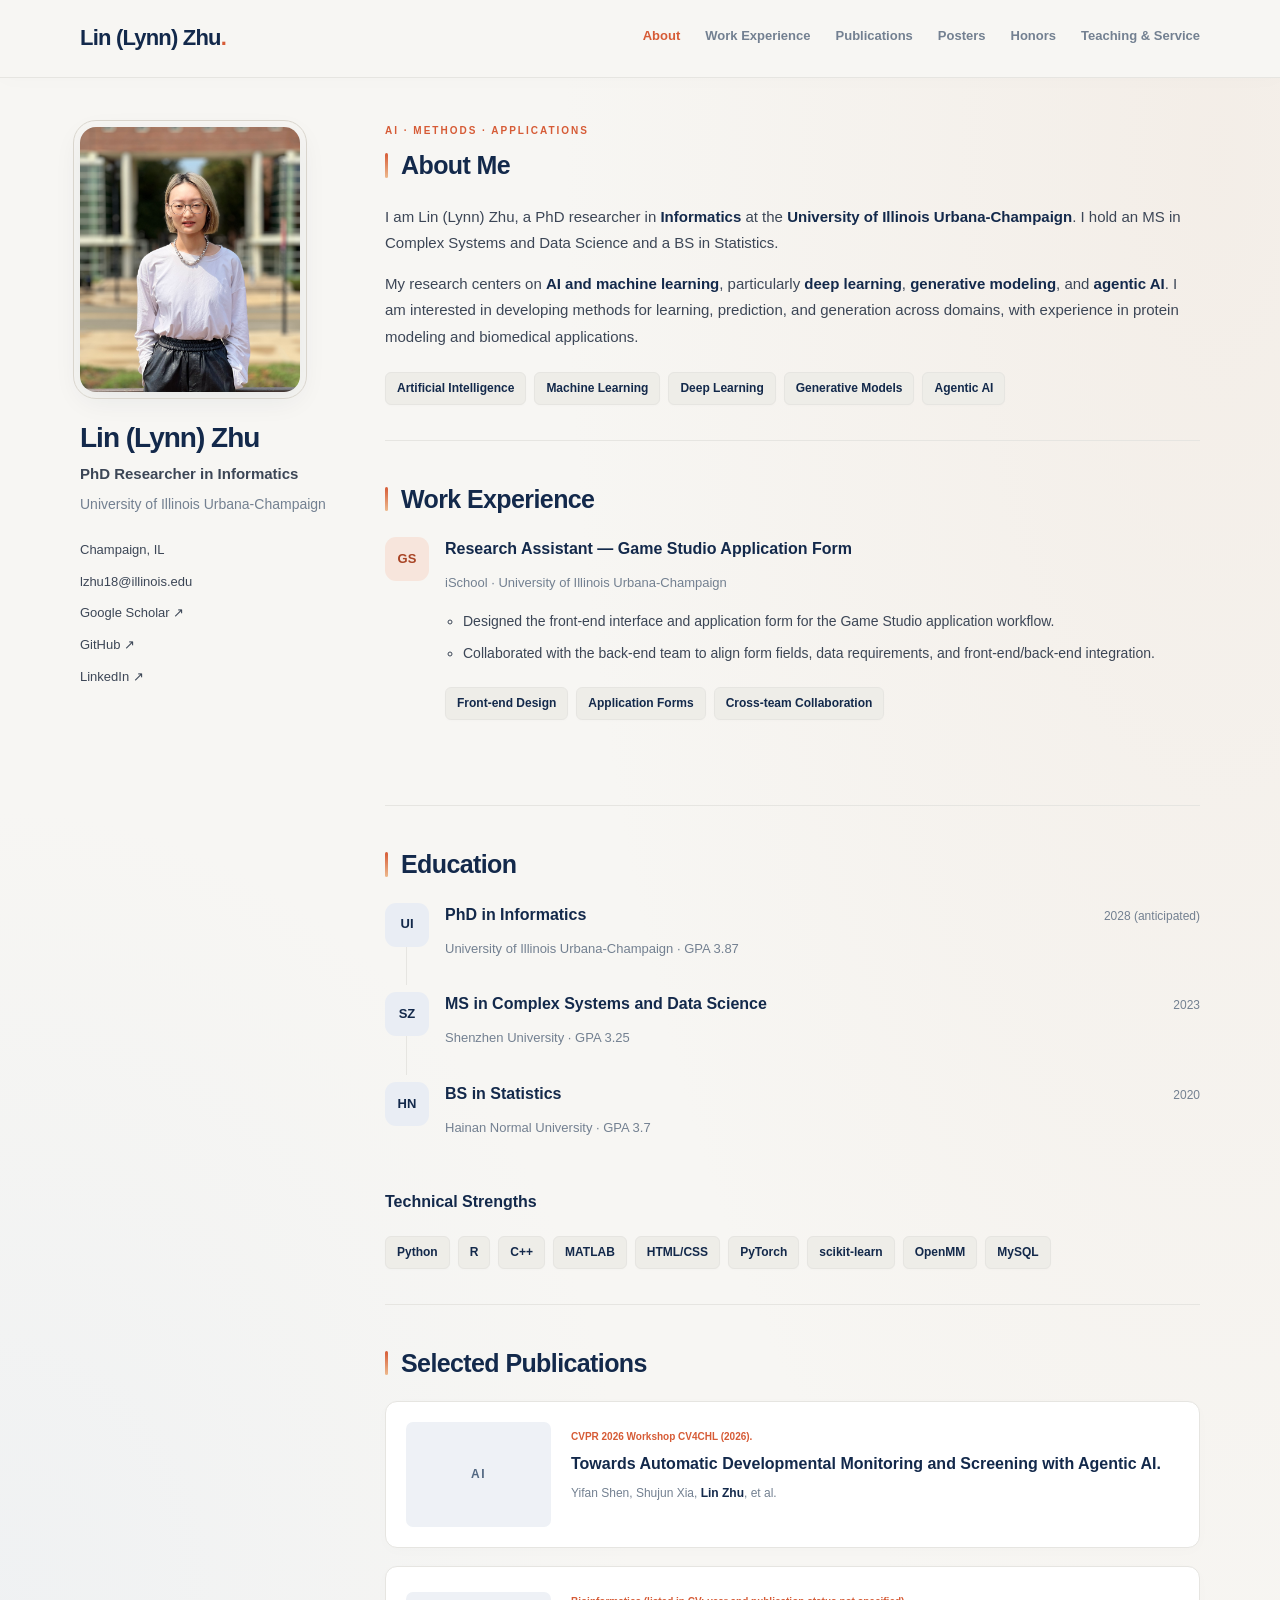
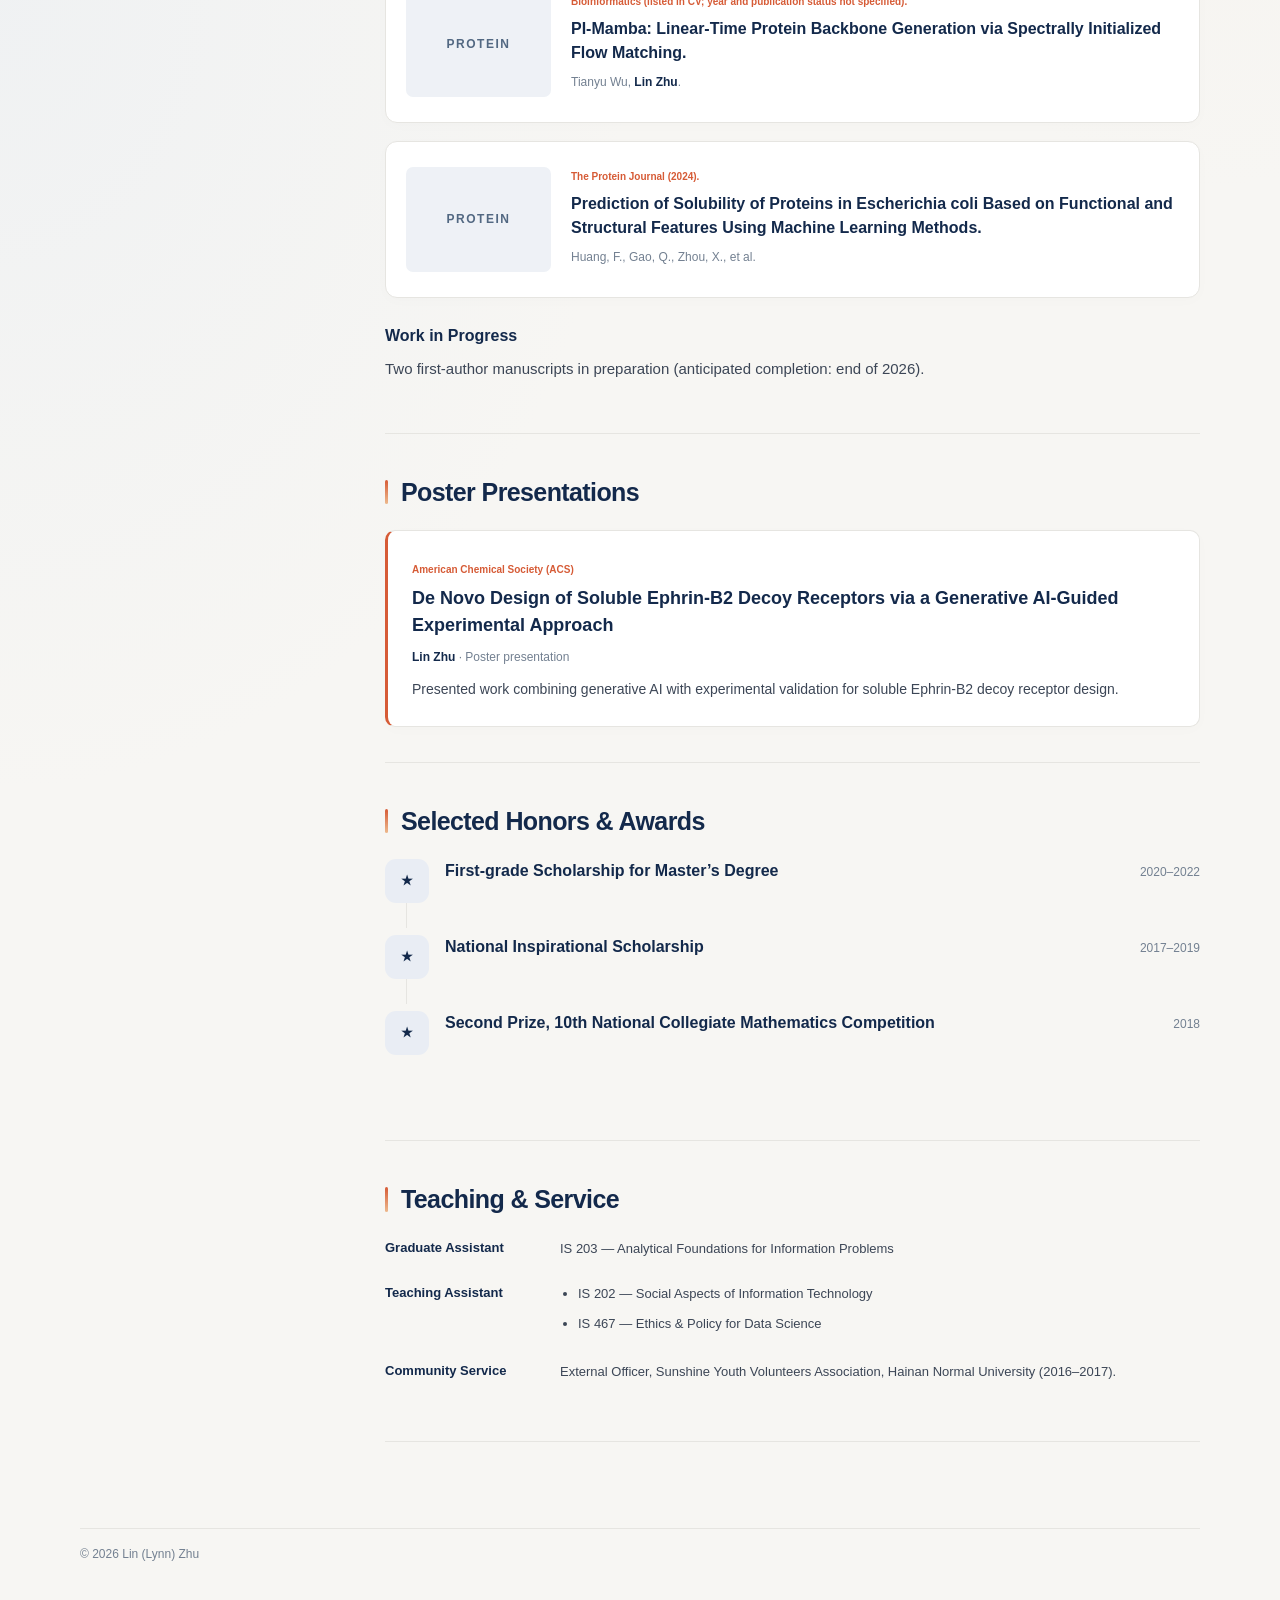
==== index.html @ bcb70746 "Replace profile portrait with uploaded photograph" ====
<!doctype html><html lang="en"><head><meta charset="utf-8"><meta name="viewport" content="width=device-width, initial-scale=1"><title>Lin (Lynn) Zhu</title><meta name="description" content="Lin (Lynn) Zhu — PhD researcher in Informatics at UIUC. AI, machine learning, deep learning, and generative modeling."><link rel="canonical" href="https://lyn-666.github.io/"><meta name="theme-color" content="#f7f6f3"><link rel="stylesheet" href="static/style.css"></head><body>
<a class="skip-link" href="#about">Skip to content</a>
<header class="nav"><div class="nav-inner"><a class="brand" href="#about">Lin (Lynn) Zhu<span>.</span></a><nav aria-label="Sections"><ul class="nav-links"><li><a href="#about">About</a></li><li><a href="#experience">Work Experience</a></li><li><a href="#publications">Publications</a></li><li><a href="#presentations">Posters</a></li><li><a href="#honors">Honors</a></li><li><a href="#service">Teaching & Service</a></li></ul></nav></div></header><div class="layout"><aside class="profile"><img class="avatar" src="static/images/selfpic.jpg?v=20261118" alt="Photo of Lin (Lynn) Zhu"><h1>Lin (Lynn) Zhu</h1><p class="role">PhD Researcher in Informatics</p><p class="affil">University of Illinois Urbana-Champaign</p><ul class="contact"><li>Champaign, IL</li><li><a href="mailto:lzhu18@illinois.edu">lzhu18@illinois.edu</a></li><li><a href="https://scholar.google.com/citations?user=OHUmhqQAAAAJ&amp;hl=en">Google Scholar ↗</a></li><li><a href="https://github.com/Lyn-666">GitHub ↗</a></li><li><a href="https://www.linkedin.com/in/lin-zhu-431a80212">LinkedIn ↗</a></li></ul></aside><main>
<section class="section" id="about"><p class="eyebrow">AI · METHODS · APPLICATIONS</p><h2>About Me</h2><div class="prose"><p>I am Lin (Lynn) Zhu, a PhD researcher in <strong>Informatics</strong> at the <strong>University of Illinois Urbana-Champaign</strong>. I hold an MS in Complex Systems and Data Science and a BS in Statistics.</p><p>My research centers on <strong>AI and machine learning</strong>, particularly <strong>deep learning</strong>, <strong>generative modeling</strong>, and <strong>agentic AI</strong>. I am interested in developing methods for learning, prediction, and generation across domains, with experience in protein modeling and biomedical applications.</p></div><div class="chips" aria-label="Research interests"><span class="chip">Artificial Intelligence</span><span class="chip">Machine Learning</span><span class="chip">Deep Learning</span><span class="chip">Generative Models</span><span class="chip">Agentic AI</span></div></section><section class="section" id="experience"><h2>Work Experience</h2><ol class="timeline"><li class="tl-item"><span class="tl-logo studio" aria-hidden="true">GS</span><div><div class="tl-head"><h3>Research Assistant — Game Studio Application Form</h3></div><p class="tl-org">iSchool · University of Illinois Urbana-Champaign</p><ul class="tl-points"><li>Designed the front-end interface and application form for the Game Studio application workflow.</li><li>Collaborated with the back-end team to align form fields, data requirements, and front-end/back-end integration.</li></ul><div class="chips"><span class="chip">Front-end Design</span><span class="chip">Application Forms</span><span class="chip">Cross-team Collaboration</span></div></div></li></ol></section><section class="section" id="education"><h2>Education</h2><ol class="timeline"><li class="tl-item"><span class="tl-logo" aria-hidden="true">UI</span><div><div class="tl-head"><h3>PhD in Informatics</h3><span class="tl-date">2028 (anticipated)</span></div><p class="tl-org">University of Illinois Urbana-Champaign · GPA 3.87</p></div></li><li class="tl-item"><span class="tl-logo" aria-hidden="true">SZ</span><div><div class="tl-head"><h3>MS in Complex Systems and Data Science</h3><span class="tl-date">2023</span></div><p class="tl-org">Shenzhen University · GPA 3.25</p></div></li><li class="tl-item"><span class="tl-logo" aria-hidden="true">HN</span><div><div class="tl-head"><h3>BS in Statistics</h3><span class="tl-date">2020</span></div><p class="tl-org">Hainan Normal University · GPA 3.7</p></div></li></ol><h3>Technical Strengths</h3><div class="chips"><span class="chip">Python</span><span class="chip">R</span><span class="chip">C++</span><span class="chip">MATLAB</span><span class="chip">HTML/CSS</span><span class="chip">PyTorch</span><span class="chip">scikit-learn</span><span class="chip">OpenMM</span><span class="chip">MySQL</span></div></section><section class="section" id="publications"><h2>Selected Publications</h2><div class="pub-list"><article class="pub"><div class="pub-thumb text-thumb" aria-hidden="true">AI</div><div class="pub-body"><span class="venue">CVPR 2026 Workshop CV4CHL (2026).</span><h3 class="pub-title">Towards Automatic Developmental Monitoring and Screening with Agentic AI.</h3><p class="authors">Yifan Shen, Shujun Xia, <span class="me">Lin Zhu</span>, et al.</p></div></article><article class="pub"><div class="pub-thumb text-thumb" aria-hidden="true">PROTEIN</div><div class="pub-body"><span class="venue">Bioinformatics (listed in CV; year and publication status not specified).</span><h3 class="pub-title">PI-Mamba: Linear-Time Protein Backbone Generation via Spectrally Initialized Flow Matching.</h3><p class="authors">Tianyu Wu, <span class="me">Lin Zhu</span>.</p></div></article><article class="pub"><div class="pub-thumb text-thumb" aria-hidden="true">PROTEIN</div><div class="pub-body"><span class="venue">The Protein Journal (2024).</span><h3 class="pub-title">Prediction of Solubility of Proteins in Escherichia coli Based on Functional and Structural Features Using Machine Learning Methods.</h3><p class="authors">Huang, F., Gao, Q., Zhou, X., et al.</p></div></article></div><h3>Work in Progress</h3><p>Two first-author manuscripts in preparation (anticipated completion: end of 2026).</p></section><section class="section" id="presentations"><h2>Poster Presentations</h2><article class="poster-card"><span class="venue">American Chemical Society (ACS)</span><h3>De Novo Design of Soluble Ephrin-B2 Decoy Receptors via a Generative AI-Guided Experimental Approach</h3><p class="authors"><span class="me">Lin Zhu</span> · Poster presentation</p><p>Presented work combining generative AI with experimental validation for soluble Ephrin-B2 decoy receptor design.</p></article></section><section class="section" id="honors"><h2>Selected Honors &amp; Awards</h2><ol class="timeline"><li class="tl-item"><span class="tl-logo" aria-hidden="true">★</span><div><div class="tl-head"><h3>First-grade Scholarship for Master’s Degree</h3><span class="tl-date">2020–2022</span></div><p class="tl-org"></p></div></li><li class="tl-item"><span class="tl-logo" aria-hidden="true">★</span><div><div class="tl-head"><h3>National Inspirational Scholarship</h3><span class="tl-date">2017–2019</span></div><p class="tl-org"></p></div></li><li class="tl-item"><span class="tl-logo" aria-hidden="true">★</span><div><div class="tl-head"><h3>Second Prize, 10th National Collegiate Mathematics Competition</h3><span class="tl-date">2018</span></div><p class="tl-org"></p></div></li></ol></section><section class="section" id="service"><h2>Teaching &amp; Service</h2><div class="service-row"><h3>Graduate Assistant</h3><p>IS 203 — Analytical Foundations for Information Problems</p></div><div class="service-row"><h3>Teaching Assistant</h3><ul><li>IS 202 — Social Aspects of Information Technology</li><li>IS 467 — Ethics &amp; Policy for Data Science</li></ul></div><div class="service-row"><h3>Community Service</h3><p>External Officer, Sunshine Youth Volunteers Association, Hainan Normal University (2016–2017).</p></div></section></main></div><footer class="footer">© <span id="year"></span> Lin (Lynn) Zhu</footer><script defer src="static/nav.js"></script></body></html>
---- static/style.css ----
:root{--bg:#f7f6f3;--card:#fff;--ink:#13294b;--text:#3c4656;--muted:#738091;--accent:#d65b36;--border:#e6e5e1}*{box-sizing:border-box}html{scroll-behavior:smooth;scroll-padding-top:100px}body{margin:0;background:var(--bg);color:var(--text);font:15px/1.75 Inter,-apple-system,BlinkMacSystemFont,"Segoe UI",sans-serif}a{color:var(--accent);text-decoration:none}a:hover{text-decoration:underline}a:focus-visible{outline:3px solid var(--accent);outline-offset:5px}.nav{position:sticky;top:0;background:var(--bg);border-bottom:1px solid var(--border);z-index:10}.nav-inner{max-width:1180px;margin:auto;padding:19px 30px;display:flex;align-items:center;justify-content:space-between;gap:24px}.brand{font-size:22px;font-weight:800;color:var(--ink);letter-spacing:-.8px}.brand span{color:var(--accent)}.nav-links{display:flex;gap:25px;list-style:none;margin:0;padding:0}.nav-links a{color:var(--muted);font-weight:600;font-size:13px}.nav-links a.active,.nav-links a:hover{color:var(--accent)}.layout{max-width:1180px;margin:44px auto;padding:0 30px;display:grid;grid-template-columns:250px minmax(0,1fr);gap:55px}.profile{position:sticky;top:110px;align-self:start}.avatar{width:220px;height:265px;object-fit:cover;border-radius:16px;box-shadow:0 8px 28px #13294b12}.profile h1{font-size:28px;color:var(--ink);letter-spacing:-1px;margin:20px 0 5px;line-height:1.3}.role{font-weight:600;margin:0 0 5px}.affil{font-size:14px;color:var(--muted);margin:0 0 22px}.contact{list-style:none;padding:0;font-size:13px}.contact li{margin:9px 0}.contact a{color:var(--text)}main{min-width:0}.section{margin-bottom:42px;padding-bottom:35px;border-bottom:1px solid var(--border)}h2{color:var(--ink);font-size:25px;letter-spacing:-.6px;margin:0 0 22px;line-height:1.3}h3{color:var(--ink);font-size:16px;line-height:1.5;margin:0 0 8px}p{margin:0 0 15px}strong{color:var(--ink);font-weight:650}.chips{display:flex;flex-wrap:wrap;gap:8px;margin-top:22px}.chip{font-size:12px;font-weight:600;padding:5px 11px;background:#eeede8;border:1px solid var(--border);border-radius:6px;color:var(--ink)}.timeline{list-style:none;margin:0 0 25px;padding:0}.tl-item{display:grid;grid-template-columns:44px minmax(0,1fr);gap:16px;padding:0 0 25px;position:relative}.tl-item:not(:last-child):before{content:"";position:absolute;width:1px;background:var(--border);left:21px;top:44px;bottom:0}.tl-logo{display:grid;place-items:center;width:44px;height:44px;border-radius:11px;background:#e9edf4;color:var(--ink);font-size:13px;font-weight:800}.tl-head{display:flex;justify-content:space-between;gap:14px;align-items:baseline}.tl-date{white-space:nowrap;font-size:12px;color:var(--muted)}.tl-org{font-size:13px;color:var(--muted);margin:3px 0 0}.pub-list{display:grid;gap:18px;margin-bottom:26px}.pub{display:grid;grid-template-columns:145px minmax(0,1fr);gap:20px;padding:20px;background:var(--card);border:1px solid var(--border);border-radius:12px}.pub-thumb{align-self:center;overflow:hidden;border-radius:7px}.pub-thumb img{display:block;width:100%;height:105px;object-fit:contain;background:#fff}.text-thumb{height:105px;background:#eef1f6;color:#526882;display:grid;place-items:center;font-size:12px;font-weight:700;letter-spacing:1.5px}.venue{display:inline-block;font-size:10px;line-height:1.5;font-weight:700;color:var(--accent);margin-bottom:8px}.pub-title{font-size:16px;margin:0 0 7px}.authors{font-size:12px;color:var(--muted);margin:0 0 9px}.me{font-weight:750;color:var(--ink)}.btn{display:inline-block;border:1px solid var(--border);border-radius:5px;padding:2px 10px;font-size:11px;font-weight:600;color:var(--ink)}.btn:hover{border-color:var(--accent);color:var(--accent)}li{margin-bottom:7px}.service-row{display:grid;grid-template-columns:160px minmax(0,1fr);gap:15px;margin:18px 0}.service-row h3{font-size:13px}.service-row p,.service-row ul{font-size:13px;margin:0}.service-row ul{padding-left:18px}.footer{max-width:1120px;margin:0 auto;padding:15px 0 35px;color:var(--muted);font-size:12px}.skip-link{position:absolute;top:-100px;background:#fff;padding:10px;z-index:30}.skip-link:focus{top:0}body>main{max-width:850px;margin:40px auto;padding:0 25px}body>main section{margin-bottom:35px}body>main .row{display:block}body>main .course-col{margin-bottom:20px}.navbar .nav_list{display:flex;gap:20px;list-style:none;padding:20px;flex-wrap:wrap}.mobile-toggle{display:none}img{max-width:100%}@media(max-width:850px){.nav-inner{flex-direction:column;align-items:flex-start;gap:12px;padding:15px 22px}.nav-links{gap:18px;flex-wrap:wrap}.layout{grid-template-columns:200px minmax(0,1fr);gap:25px;padding:0 22px}.avatar{width:180px;height:220px}.profile h1{font-size:24px}.pub{grid-template-columns:1fr}.pub-thumb{max-width:200px}.tl-head{display:block}.footer{padding:20px 22px}}@media(max-width:600px){.layout{display:block;margin-top:28px}.profile{position:static;border-bottom:1px solid var(--border);padding-bottom:22px;margin-bottom:30px}.avatar{width:140px;height:170px}.contact{display:flex;flex-wrap:wrap;gap:0 18px}.profile h1{font-size:27px}.nav-links{gap:13px}.nav-links a{font-size:12px}.section{margin-bottom:28px;padding-bottom:25px}.pub{grid-template-columns:90px minmax(0,1fr);padding:14px;gap:13px}.pub-thumb img,.text-thumb{height:80px}.pub-title{font-size:14px}.service-row{grid-template-columns:1fr;gap:4px}.tl-date{white-space:normal}h2{font-size:23px}}@media(prefers-reduced-motion:reduce){html{scroll-behavior:auto}}

/* Subtle accents inspired by computational structures. */
body{background-image:radial-gradient(ellipse at 95% 5%,#eddfd35c,transparent 38%),radial-gradient(ellipse at 0% 50%,#dde6f24a,transparent 35%)}
.nav{box-shadow:0 3px 18px #13294b04}.brand span{display:inline-block}.avatar{outline:1px solid #d9d5cd;outline-offset:6px}.profile{padding-top:5px}.eyebrow{font-size:10px;font-weight:750;letter-spacing:2px;color:var(--accent);margin:0 0 10px}.section h2{position:relative;padding-left:16px}.section h2:before{content:"";position:absolute;left:0;top:4px;bottom:4px;width:3px;background:linear-gradient(var(--accent),#edb98d);border-radius:3px}.chip{box-shadow:0 1px 2px #13294b04}.pub{box-shadow:0 3px 14px #13294b04;transition:box-shadow .18s ease,border-color .18s ease}.pub:hover{border-color:#d6b49f;box-shadow:0 7px 22px #13294b0b}.studio{background:#f7e5dc;color:#a84425}.tl-points{font-size:14px;margin:14px 0;padding-left:18px}.subsection-title{margin-top:26px}.footer{border-top:1px solid var(--border)}
@media(prefers-reduced-motion:reduce){.pub{transition:none}}

.poster-card{background:var(--card);border:1px solid var(--border);border-left:3px solid var(--accent);border-radius:10px;padding:24px;box-shadow:0 3px 14px #13294b04}.poster-card h3{font-size:18px}.poster-card p:last-child{font-size:14px;margin-bottom:0}
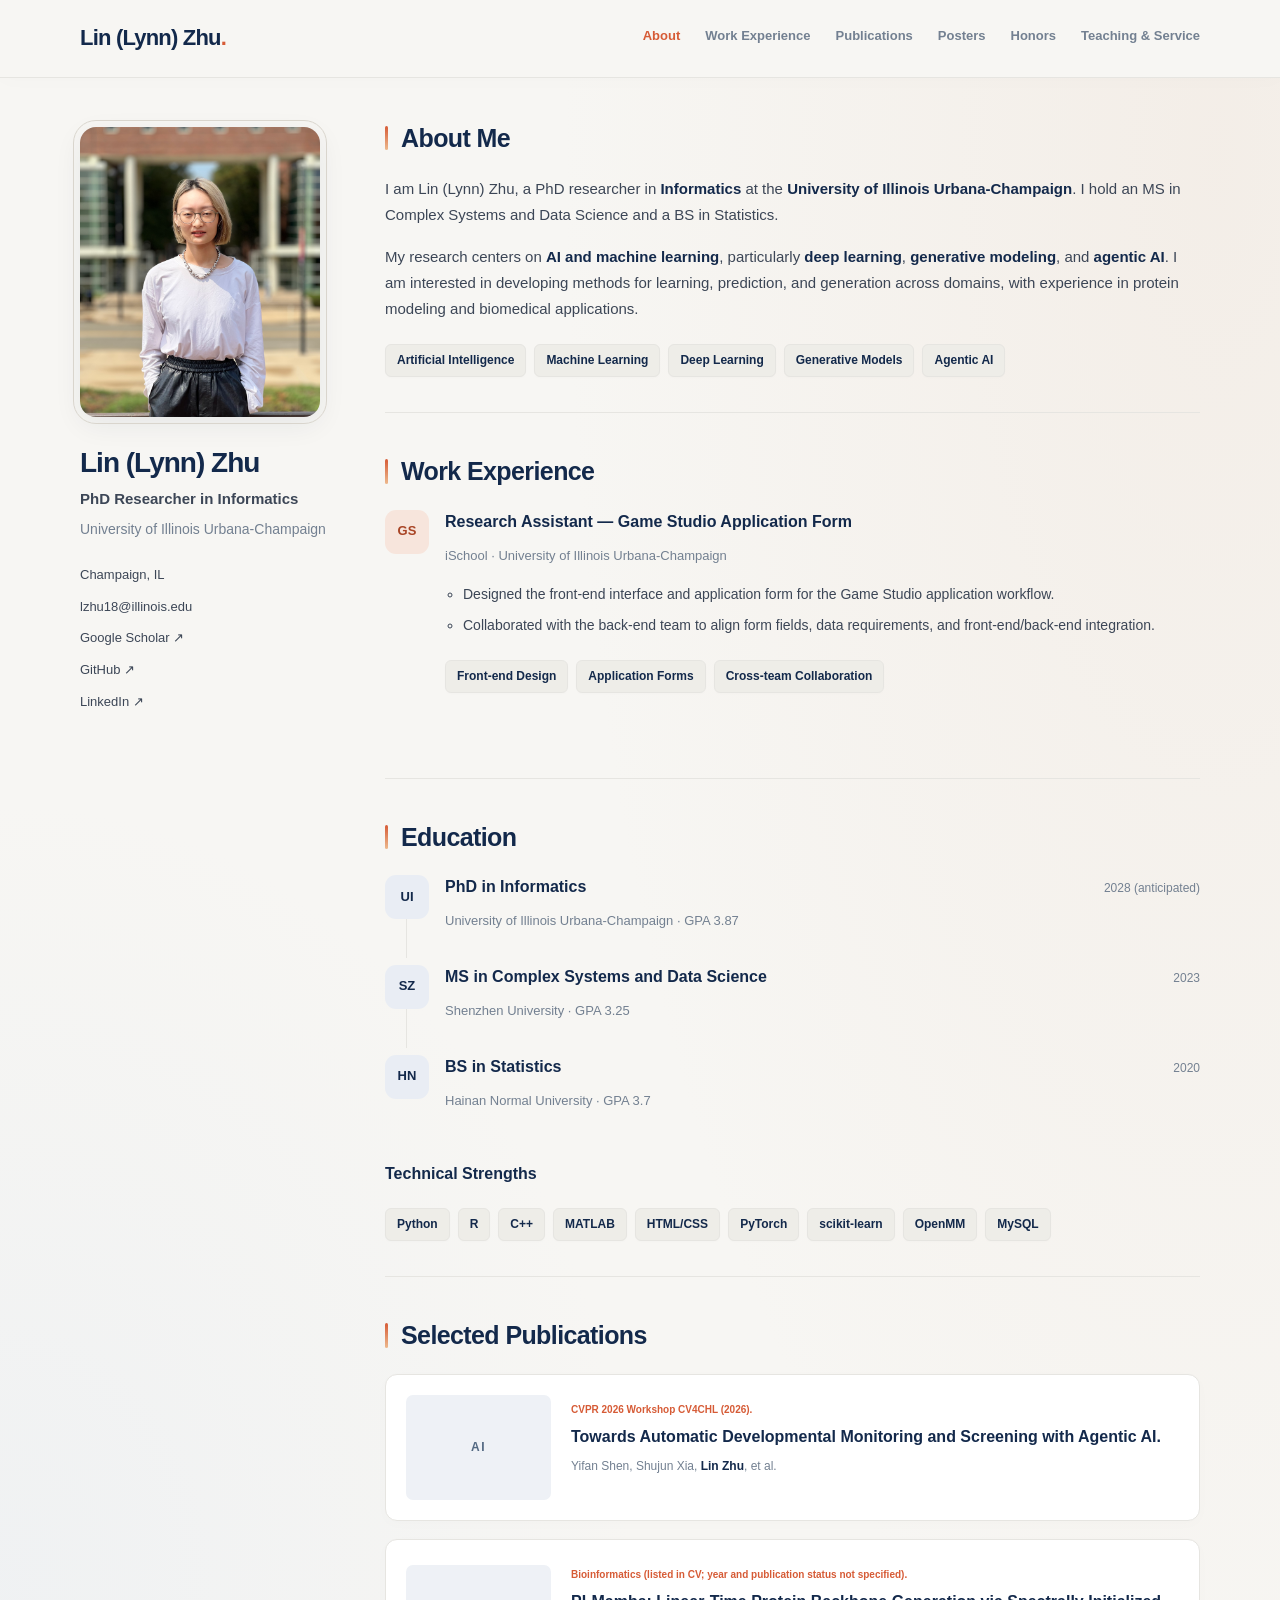
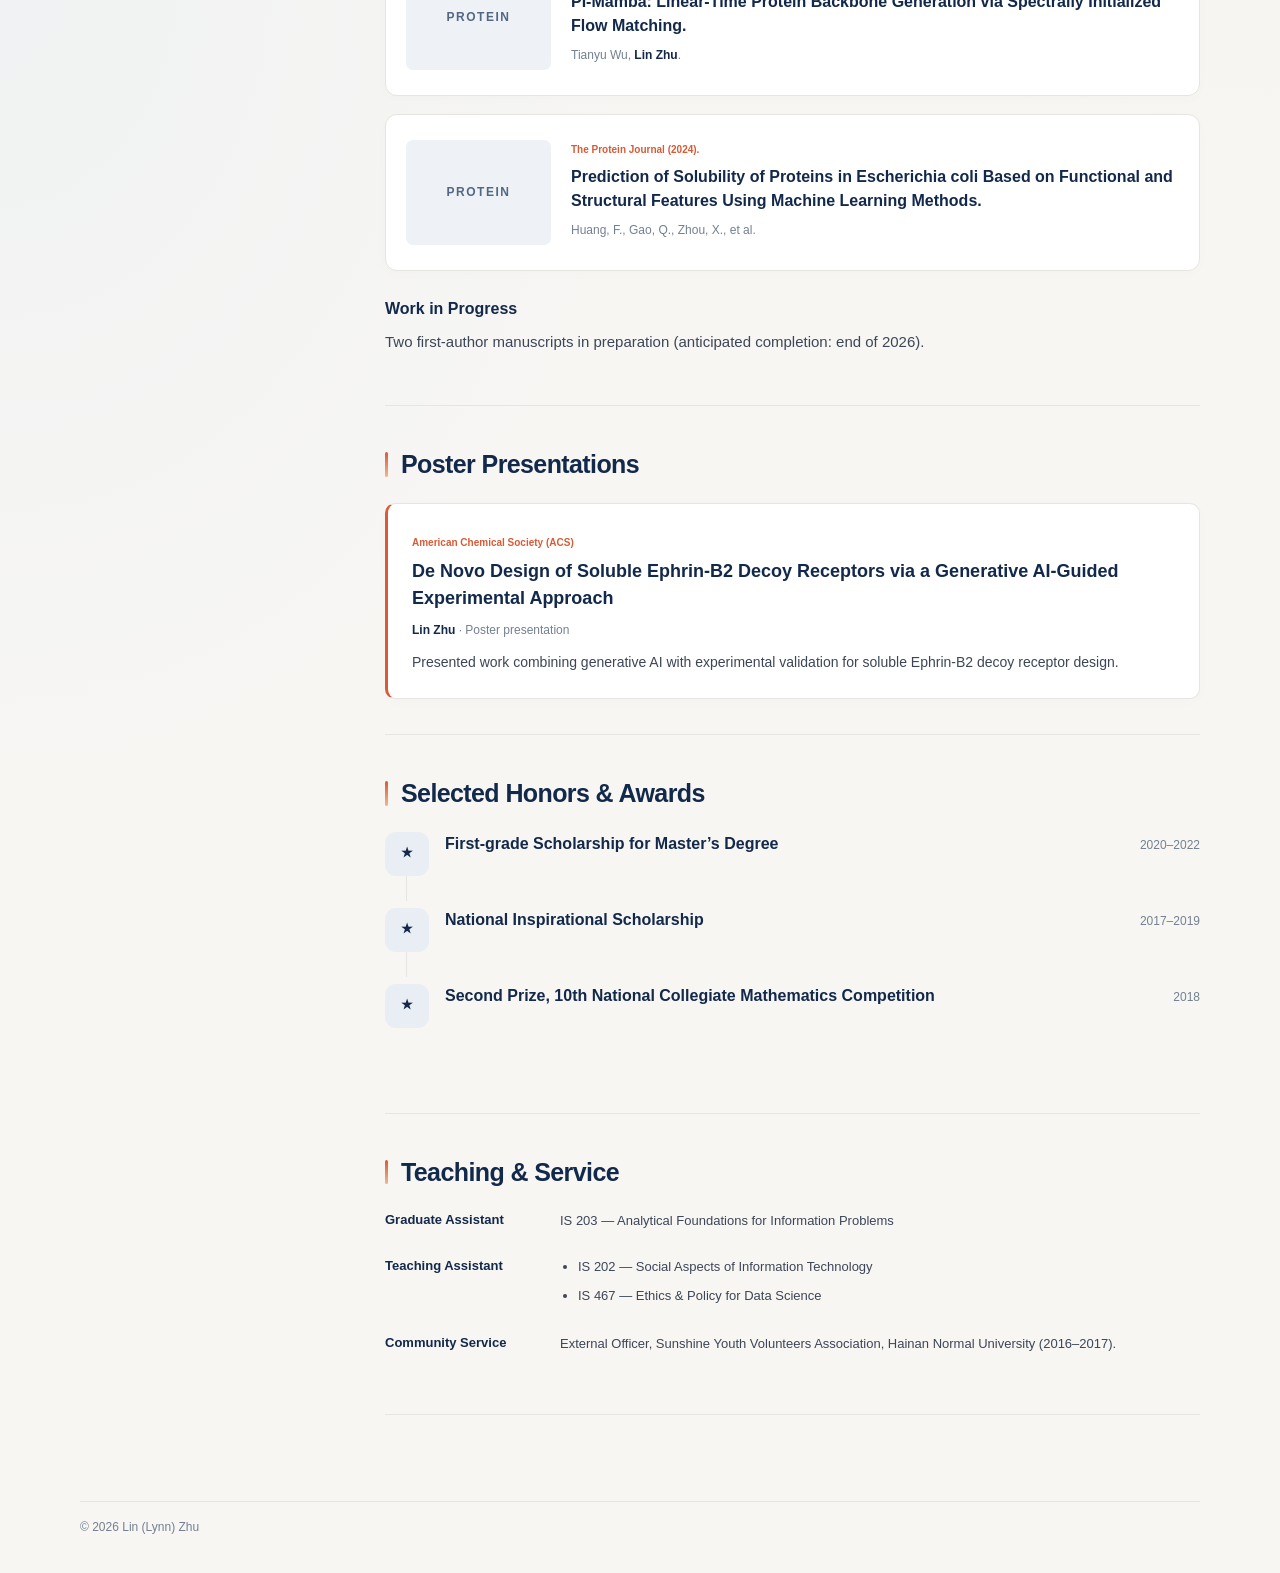
==== commit 0618566e: "Remove introductory label and slightly enlarge profile photo" ====
--- a/index.html
+++ b/index.html
@@ -1,4 +1,4 @@
 <!doctype html><html lang="en"><head><meta charset="utf-8"><meta name="viewport" content="width=device-width, initial-scale=1"><title>Lin (Lynn) Zhu</title><meta name="description" content="Lin (Lynn) Zhu — PhD researcher in Informatics at UIUC. AI, machine learning, deep learning, and generative modeling."><link rel="canonical" href="https://lyn-666.github.io/"><meta name="theme-color" content="#f7f6f3"><link rel="stylesheet" href="static/style.css"></head><body>
 <a class="skip-link" href="#about">Skip to content</a>
 <header class="nav"><div class="nav-inner"><a class="brand" href="#about">Lin (Lynn) Zhu<span>.</span></a><nav aria-label="Sections"><ul class="nav-links"><li><a href="#about">About</a></li><li><a href="#experience">Work Experience</a></li><li><a href="#publications">Publications</a></li><li><a href="#presentations">Posters</a></li><li><a href="#honors">Honors</a></li><li><a href="#service">Teaching & Service</a></li></ul></nav></div></header><div class="layout"><aside class="profile"><img class="avatar" src="static/images/selfpic.jpg?v=20261118" alt="Photo of Lin (Lynn) Zhu"><h1>Lin (Lynn) Zhu</h1><p class="role">PhD Researcher in Informatics</p><p class="affil">University of Illinois Urbana-Champaign</p><ul class="contact"><li>Champaign, IL</li><li><a href="mailto:lzhu18@illinois.edu">lzhu18@illinois.edu</a></li><li><a href="https://scholar.google.com/citations?user=OHUmhqQAAAAJ&amp;hl=en">Google Scholar ↗</a></li><li><a href="https://github.com/Lyn-666">GitHub ↗</a></li><li><a href="https://www.linkedin.com/in/lin-zhu-431a80212">LinkedIn ↗</a></li></ul></aside><main>
-<section class="section" id="about"><p class="eyebrow">AI · METHODS · APPLICATIONS</p><h2>About Me</h2><div class="prose"><p>I am Lin (Lynn) Zhu, a PhD researcher in <strong>Informatics</strong> at the <strong>University of Illinois Urbana-Champaign</strong>. I hold an MS in Complex Systems and Data Science and a BS in Statistics.</p><p>My research centers on <strong>AI and machine learning</strong>, particularly <strong>deep learning</strong>, <strong>generative modeling</strong>, and <strong>agentic AI</strong>. I am interested in developing methods for learning, prediction, and generation across domains, with experience in protein modeling and biomedical applications.</p></div><div class="chips" aria-label="Research interests"><span class="chip">Artificial Intelligence</span><span class="chip">Machine Learning</span><span class="chip">Deep Learning</span><span class="chip">Generative Models</span><span class="chip">Agentic AI</span></div></section><section class="section" id="experience"><h2>Work Experience</h2><ol class="timeline"><li class="tl-item"><span class="tl-logo studio" aria-hidden="true">GS</span><div><div class="tl-head"><h3>Research Assistant — Game Studio Application Form</h3></div><p class="tl-org">iSchool · University of Illinois Urbana-Champaign</p><ul class="tl-points"><li>Designed the front-end interface and application form for the Game Studio application workflow.</li><li>Collaborated with the back-end team to align form fields, data requirements, and front-end/back-end integration.</li></ul><div class="chips"><span class="chip">Front-end Design</span><span class="chip">Application Forms</span><span class="chip">Cross-team Collaboration</span></div></div></li></ol></section><section class="section" id="education"><h2>Education</h2><ol class="timeline"><li class="tl-item"><span class="tl-logo" aria-hidden="true">UI</span><div><div class="tl-head"><h3>PhD in Informatics</h3><span class="tl-date">2028 (anticipated)</span></div><p class="tl-org">University of Illinois Urbana-Champaign · GPA 3.87</p></div></li><li class="tl-item"><span class="tl-logo" aria-hidden="true">SZ</span><div><div class="tl-head"><h3>MS in Complex Systems and Data Science</h3><span class="tl-date">2023</span></div><p class="tl-org">Shenzhen University · GPA 3.25</p></div></li><li class="tl-item"><span class="tl-logo" aria-hidden="true">HN</span><div><div class="tl-head"><h3>BS in Statistics</h3><span class="tl-date">2020</span></div><p class="tl-org">Hainan Normal University · GPA 3.7</p></div></li></ol><h3>Technical Strengths</h3><div class="chips"><span class="chip">Python</span><span class="chip">R</span><span class="chip">C++</span><span class="chip">MATLAB</span><span class="chip">HTML/CSS</span><span class="chip">PyTorch</span><span class="chip">scikit-learn</span><span class="chip">OpenMM</span><span class="chip">MySQL</span></div></section><section class="section" id="publications"><h2>Selected Publications</h2><div class="pub-list"><article class="pub"><div class="pub-thumb text-thumb" aria-hidden="true">AI</div><div class="pub-body"><span class="venue">CVPR 2026 Workshop CV4CHL (2026).</span><h3 class="pub-title">Towards Automatic Developmental Monitoring and Screening with Agentic AI.</h3><p class="authors">Yifan Shen, Shujun Xia, <span class="me">Lin Zhu</span>, et al.</p></div></article><article class="pub"><div class="pub-thumb text-thumb" aria-hidden="true">PROTEIN</div><div class="pub-body"><span class="venue">Bioinformatics (listed in CV; year and publication status not specified).</span><h3 class="pub-title">PI-Mamba: Linear-Time Protein Backbone Generation via Spectrally Initialized Flow Matching.</h3><p class="authors">Tianyu Wu, <span class="me">Lin Zhu</span>.</p></div></article><article class="pub"><div class="pub-thumb text-thumb" aria-hidden="true">PROTEIN</div><div class="pub-body"><span class="venue">The Protein Journal (2024).</span><h3 class="pub-title">Prediction of Solubility of Proteins in Escherichia coli Based on Functional and Structural Features Using Machine Learning Methods.</h3><p class="authors">Huang, F., Gao, Q., Zhou, X., et al.</p></div></article></div><h3>Work in Progress</h3><p>Two first-author manuscripts in preparation (anticipated completion: end of 2026).</p></section><section class="section" id="presentations"><h2>Poster Presentations</h2><article class="poster-card"><span class="venue">American Chemical Society (ACS)</span><h3>De Novo Design of Soluble Ephrin-B2 Decoy Receptors via a Generative AI-Guided Experimental Approach</h3><p class="authors"><span class="me">Lin Zhu</span> · Poster presentation</p><p>Presented work combining generative AI with experimental validation for soluble Ephrin-B2 decoy receptor design.</p></article></section><section class="section" id="honors"><h2>Selected Honors &amp; Awards</h2><ol class="timeline"><li class="tl-item"><span class="tl-logo" aria-hidden="true">★</span><div><div class="tl-head"><h3>First-grade Scholarship for Master’s Degree</h3><span class="tl-date">2020–2022</span></div><p class="tl-org"></p></div></li><li class="tl-item"><span class="tl-logo" aria-hidden="true">★</span><div><div class="tl-head"><h3>National Inspirational Scholarship</h3><span class="tl-date">2017–2019</span></div><p class="tl-org"></p></div></li><li class="tl-item"><span class="tl-logo" aria-hidden="true">★</span><div><div class="tl-head"><h3>Second Prize, 10th National Collegiate Mathematics Competition</h3><span class="tl-date">2018</span></div><p class="tl-org"></p></div></li></ol></section><section class="section" id="service"><h2>Teaching &amp; Service</h2><div class="service-row"><h3>Graduate Assistant</h3><p>IS 203 — Analytical Foundations for Information Problems</p></div><div class="service-row"><h3>Teaching Assistant</h3><ul><li>IS 202 — Social Aspects of Information Technology</li><li>IS 467 — Ethics &amp; Policy for Data Science</li></ul></div><div class="service-row"><h3>Community Service</h3><p>External Officer, Sunshine Youth Volunteers Association, Hainan Normal University (2016–2017).</p></div></section></main></div><footer class="footer">© <span id="year"></span> Lin (Lynn) Zhu</footer><script defer src="static/nav.js"></script></body></html>+<section class="section" id="about"><h2>About Me</h2><div class="prose"><p>I am Lin (Lynn) Zhu, a PhD researcher in <strong>Informatics</strong> at the <strong>University of Illinois Urbana-Champaign</strong>. I hold an MS in Complex Systems and Data Science and a BS in Statistics.</p><p>My research centers on <strong>AI and machine learning</strong>, particularly <strong>deep learning</strong>, <strong>generative modeling</strong>, and <strong>agentic AI</strong>. I am interested in developing methods for learning, prediction, and generation across domains, with experience in protein modeling and biomedical applications.</p></div><div class="chips" aria-label="Research interests"><span class="chip">Artificial Intelligence</span><span class="chip">Machine Learning</span><span class="chip">Deep Learning</span><span class="chip">Generative Models</span><span class="chip">Agentic AI</span></div></section><section class="section" id="experience"><h2>Work Experience</h2><ol class="timeline"><li class="tl-item"><span class="tl-logo studio" aria-hidden="true">GS</span><div><div class="tl-head"><h3>Research Assistant — Game Studio Application Form</h3></div><p class="tl-org">iSchool · University of Illinois Urbana-Champaign</p><ul class="tl-points"><li>Designed the front-end interface and application form for the Game Studio application workflow.</li><li>Collaborated with the back-end team to align form fields, data requirements, and front-end/back-end integration.</li></ul><div class="chips"><span class="chip">Front-end Design</span><span class="chip">Application Forms</span><span class="chip">Cross-team Collaboration</span></div></div></li></ol></section><section class="section" id="education"><h2>Education</h2><ol class="timeline"><li class="tl-item"><span class="tl-logo" aria-hidden="true">UI</span><div><div class="tl-head"><h3>PhD in Informatics</h3><span class="tl-date">2028 (anticipated)</span></div><p class="tl-org">University of Illinois Urbana-Champaign · GPA 3.87</p></div></li><li class="tl-item"><span class="tl-logo" aria-hidden="true">SZ</span><div><div class="tl-head"><h3>MS in Complex Systems and Data Science</h3><span class="tl-date">2023</span></div><p class="tl-org">Shenzhen University · GPA 3.25</p></div></li><li class="tl-item"><span class="tl-logo" aria-hidden="true">HN</span><div><div class="tl-head"><h3>BS in Statistics</h3><span class="tl-date">2020</span></div><p class="tl-org">Hainan Normal University · GPA 3.7</p></div></li></ol><h3>Technical Strengths</h3><div class="chips"><span class="chip">Python</span><span class="chip">R</span><span class="chip">C++</span><span class="chip">MATLAB</span><span class="chip">HTML/CSS</span><span class="chip">PyTorch</span><span class="chip">scikit-learn</span><span class="chip">OpenMM</span><span class="chip">MySQL</span></div></section><section class="section" id="publications"><h2>Selected Publications</h2><div class="pub-list"><article class="pub"><div class="pub-thumb text-thumb" aria-hidden="true">AI</div><div class="pub-body"><span class="venue">CVPR 2026 Workshop CV4CHL (2026).</span><h3 class="pub-title">Towards Automatic Developmental Monitoring and Screening with Agentic AI.</h3><p class="authors">Yifan Shen, Shujun Xia, <span class="me">Lin Zhu</span>, et al.</p></div></article><article class="pub"><div class="pub-thumb text-thumb" aria-hidden="true">PROTEIN</div><div class="pub-body"><span class="venue">Bioinformatics (listed in CV; year and publication status not specified).</span><h3 class="pub-title">PI-Mamba: Linear-Time Protein Backbone Generation via Spectrally Initialized Flow Matching.</h3><p class="authors">Tianyu Wu, <span class="me">Lin Zhu</span>.</p></div></article><article class="pub"><div class="pub-thumb text-thumb" aria-hidden="true">PROTEIN</div><div class="pub-body"><span class="venue">The Protein Journal (2024).</span><h3 class="pub-title">Prediction of Solubility of Proteins in Escherichia coli Based on Functional and Structural Features Using Machine Learning Methods.</h3><p class="authors">Huang, F., Gao, Q., Zhou, X., et al.</p></div></article></div><h3>Work in Progress</h3><p>Two first-author manuscripts in preparation (anticipated completion: end of 2026).</p></section><section class="section" id="presentations"><h2>Poster Presentations</h2><article class="poster-card"><span class="venue">American Chemical Society (ACS)</span><h3>De Novo Design of Soluble Ephrin-B2 Decoy Receptors via a Generative AI-Guided Experimental Approach</h3><p class="authors"><span class="me">Lin Zhu</span> · Poster presentation</p><p>Presented work combining generative AI with experimental validation for soluble Ephrin-B2 decoy receptor design.</p></article></section><section class="section" id="honors"><h2>Selected Honors &amp; Awards</h2><ol class="timeline"><li class="tl-item"><span class="tl-logo" aria-hidden="true">★</span><div><div class="tl-head"><h3>First-grade Scholarship for Master’s Degree</h3><span class="tl-date">2020–2022</span></div><p class="tl-org"></p></div></li><li class="tl-item"><span class="tl-logo" aria-hidden="true">★</span><div><div class="tl-head"><h3>National Inspirational Scholarship</h3><span class="tl-date">2017–2019</span></div><p class="tl-org"></p></div></li><li class="tl-item"><span class="tl-logo" aria-hidden="true">★</span><div><div class="tl-head"><h3>Second Prize, 10th National Collegiate Mathematics Competition</h3><span class="tl-date">2018</span></div><p class="tl-org"></p></div></li></ol></section><section class="section" id="service"><h2>Teaching &amp; Service</h2><div class="service-row"><h3>Graduate Assistant</h3><p>IS 203 — Analytical Foundations for Information Problems</p></div><div class="service-row"><h3>Teaching Assistant</h3><ul><li>IS 202 — Social Aspects of Information Technology</li><li>IS 467 — Ethics &amp; Policy for Data Science</li></ul></div><div class="service-row"><h3>Community Service</h3><p>External Officer, Sunshine Youth Volunteers Association, Hainan Normal University (2016–2017).</p></div></section></main></div><footer class="footer">© <span id="year"></span> Lin (Lynn) Zhu</footer><script defer src="static/nav.js"></script></body></html>
--- a/static/style.css
+++ b/static/style.css
@@ -1,4 +1,4 @@
-:root{--bg:#f7f6f3;--card:#fff;--ink:#13294b;--text:#3c4656;--muted:#738091;--accent:#d65b36;--border:#e6e5e1}*{box-sizing:border-box}html{scroll-behavior:smooth;scroll-padding-top:100px}body{margin:0;background:var(--bg);color:var(--text);font:15px/1.75 Inter,-apple-system,BlinkMacSystemFont,"Segoe UI",sans-serif}a{color:var(--accent);text-decoration:none}a:hover{text-decoration:underline}a:focus-visible{outline:3px solid var(--accent);outline-offset:5px}.nav{position:sticky;top:0;background:var(--bg);border-bottom:1px solid var(--border);z-index:10}.nav-inner{max-width:1180px;margin:auto;padding:19px 30px;display:flex;align-items:center;justify-content:space-between;gap:24px}.brand{font-size:22px;font-weight:800;color:var(--ink);letter-spacing:-.8px}.brand span{color:var(--accent)}.nav-links{display:flex;gap:25px;list-style:none;margin:0;padding:0}.nav-links a{color:var(--muted);font-weight:600;font-size:13px}.nav-links a.active,.nav-links a:hover{color:var(--accent)}.layout{max-width:1180px;margin:44px auto;padding:0 30px;display:grid;grid-template-columns:250px minmax(0,1fr);gap:55px}.profile{position:sticky;top:110px;align-self:start}.avatar{width:220px;height:265px;object-fit:cover;border-radius:16px;box-shadow:0 8px 28px #13294b12}.profile h1{font-size:28px;color:var(--ink);letter-spacing:-1px;margin:20px 0 5px;line-height:1.3}.role{font-weight:600;margin:0 0 5px}.affil{font-size:14px;color:var(--muted);margin:0 0 22px}.contact{list-style:none;padding:0;font-size:13px}.contact li{margin:9px 0}.contact a{color:var(--text)}main{min-width:0}.section{margin-bottom:42px;padding-bottom:35px;border-bottom:1px solid var(--border)}h2{color:var(--ink);font-size:25px;letter-spacing:-.6px;margin:0 0 22px;line-height:1.3}h3{color:var(--ink);font-size:16px;line-height:1.5;margin:0 0 8px}p{margin:0 0 15px}strong{color:var(--ink);font-weight:650}.chips{display:flex;flex-wrap:wrap;gap:8px;margin-top:22px}.chip{font-size:12px;font-weight:600;padding:5px 11px;background:#eeede8;border:1px solid var(--border);border-radius:6px;color:var(--ink)}.timeline{list-style:none;margin:0 0 25px;padding:0}.tl-item{display:grid;grid-template-columns:44px minmax(0,1fr);gap:16px;padding:0 0 25px;position:relative}.tl-item:not(:last-child):before{content:"";position:absolute;width:1px;background:var(--border);left:21px;top:44px;bottom:0}.tl-logo{display:grid;place-items:center;width:44px;height:44px;border-radius:11px;background:#e9edf4;color:var(--ink);font-size:13px;font-weight:800}.tl-head{display:flex;justify-content:space-between;gap:14px;align-items:baseline}.tl-date{white-space:nowrap;font-size:12px;color:var(--muted)}.tl-org{font-size:13px;color:var(--muted);margin:3px 0 0}.pub-list{display:grid;gap:18px;margin-bottom:26px}.pub{display:grid;grid-template-columns:145px minmax(0,1fr);gap:20px;padding:20px;background:var(--card);border:1px solid var(--border);border-radius:12px}.pub-thumb{align-self:center;overflow:hidden;border-radius:7px}.pub-thumb img{display:block;width:100%;height:105px;object-fit:contain;background:#fff}.text-thumb{height:105px;background:#eef1f6;color:#526882;display:grid;place-items:center;font-size:12px;font-weight:700;letter-spacing:1.5px}.venue{display:inline-block;font-size:10px;line-height:1.5;font-weight:700;color:var(--accent);margin-bottom:8px}.pub-title{font-size:16px;margin:0 0 7px}.authors{font-size:12px;color:var(--muted);margin:0 0 9px}.me{font-weight:750;color:var(--ink)}.btn{display:inline-block;border:1px solid var(--border);border-radius:5px;padding:2px 10px;font-size:11px;font-weight:600;color:var(--ink)}.btn:hover{border-color:var(--accent);color:var(--accent)}li{margin-bottom:7px}.service-row{display:grid;grid-template-columns:160px minmax(0,1fr);gap:15px;margin:18px 0}.service-row h3{font-size:13px}.service-row p,.service-row ul{font-size:13px;margin:0}.service-row ul{padding-left:18px}.footer{max-width:1120px;margin:0 auto;padding:15px 0 35px;color:var(--muted);font-size:12px}.skip-link{position:absolute;top:-100px;background:#fff;padding:10px;z-index:30}.skip-link:focus{top:0}body>main{max-width:850px;margin:40px auto;padding:0 25px}body>main section{margin-bottom:35px}body>main .row{display:block}body>main .course-col{margin-bottom:20px}.navbar .nav_list{display:flex;gap:20px;list-style:none;padding:20px;flex-wrap:wrap}.mobile-toggle{display:none}img{max-width:100%}@media(max-width:850px){.nav-inner{flex-direction:column;align-items:flex-start;gap:12px;padding:15px 22px}.nav-links{gap:18px;flex-wrap:wrap}.layout{grid-template-columns:200px minmax(0,1fr);gap:25px;padding:0 22px}.avatar{width:180px;height:220px}.profile h1{font-size:24px}.pub{grid-template-columns:1fr}.pub-thumb{max-width:200px}.tl-head{display:block}.footer{padding:20px 22px}}@media(max-width:600px){.layout{display:block;margin-top:28px}.profile{position:static;border-bottom:1px solid var(--border);padding-bottom:22px;margin-bottom:30px}.avatar{width:140px;height:170px}.contact{display:flex;flex-wrap:wrap;gap:0 18px}.profile h1{font-size:27px}.nav-links{gap:13px}.nav-links a{font-size:12px}.section{margin-bottom:28px;padding-bottom:25px}.pub{grid-template-columns:90px minmax(0,1fr);padding:14px;gap:13px}.pub-thumb img,.text-thumb{height:80px}.pub-title{font-size:14px}.service-row{grid-template-columns:1fr;gap:4px}.tl-date{white-space:normal}h2{font-size:23px}}@media(prefers-reduced-motion:reduce){html{scroll-behavior:auto}}
+:root{--bg:#f7f6f3;--card:#fff;--ink:#13294b;--text:#3c4656;--muted:#738091;--accent:#d65b36;--border:#e6e5e1}*{box-sizing:border-box}html{scroll-behavior:smooth;scroll-padding-top:100px}body{margin:0;background:var(--bg);color:var(--text);font:15px/1.75 Inter,-apple-system,BlinkMacSystemFont,"Segoe UI",sans-serif}a{color:var(--accent);text-decoration:none}a:hover{text-decoration:underline}a:focus-visible{outline:3px solid var(--accent);outline-offset:5px}.nav{position:sticky;top:0;background:var(--bg);border-bottom:1px solid var(--border);z-index:10}.nav-inner{max-width:1180px;margin:auto;padding:19px 30px;display:flex;align-items:center;justify-content:space-between;gap:24px}.brand{font-size:22px;font-weight:800;color:var(--ink);letter-spacing:-.8px}.brand span{color:var(--accent)}.nav-links{display:flex;gap:25px;list-style:none;margin:0;padding:0}.nav-links a{color:var(--muted);font-weight:600;font-size:13px}.nav-links a.active,.nav-links a:hover{color:var(--accent)}.layout{max-width:1180px;margin:44px auto;padding:0 30px;display:grid;grid-template-columns:250px minmax(0,1fr);gap:55px}.profile{position:sticky;top:110px;align-self:start}.avatar{width:240px;height:290px;object-fit:cover;border-radius:16px;box-shadow:0 8px 28px #13294b12}.profile h1{font-size:28px;color:var(--ink);letter-spacing:-1px;margin:20px 0 5px;line-height:1.3}.role{font-weight:600;margin:0 0 5px}.affil{font-size:14px;color:var(--muted);margin:0 0 22px}.contact{list-style:none;padding:0;font-size:13px}.contact li{margin:9px 0}.contact a{color:var(--text)}main{min-width:0}.section{margin-bottom:42px;padding-bottom:35px;border-bottom:1px solid var(--border)}h2{color:var(--ink);font-size:25px;letter-spacing:-.6px;margin:0 0 22px;line-height:1.3}h3{color:var(--ink);font-size:16px;line-height:1.5;margin:0 0 8px}p{margin:0 0 15px}strong{color:var(--ink);font-weight:650}.chips{display:flex;flex-wrap:wrap;gap:8px;margin-top:22px}.chip{font-size:12px;font-weight:600;padding:5px 11px;background:#eeede8;border:1px solid var(--border);border-radius:6px;color:var(--ink)}.timeline{list-style:none;margin:0 0 25px;padding:0}.tl-item{display:grid;grid-template-columns:44px minmax(0,1fr);gap:16px;padding:0 0 25px;position:relative}.tl-item:not(:last-child):before{content:"";position:absolute;width:1px;background:var(--border);left:21px;top:44px;bottom:0}.tl-logo{display:grid;place-items:center;width:44px;height:44px;border-radius:11px;background:#e9edf4;color:var(--ink);font-size:13px;font-weight:800}.tl-head{display:flex;justify-content:space-between;gap:14px;align-items:baseline}.tl-date{white-space:nowrap;font-size:12px;color:var(--muted)}.tl-org{font-size:13px;color:var(--muted);margin:3px 0 0}.pub-list{display:grid;gap:18px;margin-bottom:26px}.pub{display:grid;grid-template-columns:145px minmax(0,1fr);gap:20px;padding:20px;background:var(--card);border:1px solid var(--border);border-radius:12px}.pub-thumb{align-self:center;overflow:hidden;border-radius:7px}.pub-thumb img{display:block;width:100%;height:105px;object-fit:contain;background:#fff}.text-thumb{height:105px;background:#eef1f6;color:#526882;display:grid;place-items:center;font-size:12px;font-weight:700;letter-spacing:1.5px}.venue{display:inline-block;font-size:10px;line-height:1.5;font-weight:700;color:var(--accent);margin-bottom:8px}.pub-title{font-size:16px;margin:0 0 7px}.authors{font-size:12px;color:var(--muted);margin:0 0 9px}.me{font-weight:750;color:var(--ink)}.btn{display:inline-block;border:1px solid var(--border);border-radius:5px;padding:2px 10px;font-size:11px;font-weight:600;color:var(--ink)}.btn:hover{border-color:var(--accent);color:var(--accent)}li{margin-bottom:7px}.service-row{display:grid;grid-template-columns:160px minmax(0,1fr);gap:15px;margin:18px 0}.service-row h3{font-size:13px}.service-row p,.service-row ul{font-size:13px;margin:0}.service-row ul{padding-left:18px}.footer{max-width:1120px;margin:0 auto;padding:15px 0 35px;color:var(--muted);font-size:12px}.skip-link{position:absolute;top:-100px;background:#fff;padding:10px;z-index:30}.skip-link:focus{top:0}body>main{max-width:850px;margin:40px auto;padding:0 25px}body>main section{margin-bottom:35px}body>main .row{display:block}body>main .course-col{margin-bottom:20px}.navbar .nav_list{display:flex;gap:20px;list-style:none;padding:20px;flex-wrap:wrap}.mobile-toggle{display:none}img{max-width:100%}@media(max-width:850px){.nav-inner{flex-direction:column;align-items:flex-start;gap:12px;padding:15px 22px}.nav-links{gap:18px;flex-wrap:wrap}.layout{grid-template-columns:200px minmax(0,1fr);gap:25px;padding:0 22px}.avatar{width:195px;height:238px}.profile h1{font-size:24px}.pub{grid-template-columns:1fr}.pub-thumb{max-width:200px}.tl-head{display:block}.footer{padding:20px 22px}}@media(max-width:600px){.layout{display:block;margin-top:28px}.profile{position:static;border-bottom:1px solid var(--border);padding-bottom:22px;margin-bottom:30px}.avatar{width:155px;height:188px}.contact{display:flex;flex-wrap:wrap;gap:0 18px}.profile h1{font-size:27px}.nav-links{gap:13px}.nav-links a{font-size:12px}.section{margin-bottom:28px;padding-bottom:25px}.pub{grid-template-columns:90px minmax(0,1fr);padding:14px;gap:13px}.pub-thumb img,.text-thumb{height:80px}.pub-title{font-size:14px}.service-row{grid-template-columns:1fr;gap:4px}.tl-date{white-space:normal}h2{font-size:23px}}@media(prefers-reduced-motion:reduce){html{scroll-behavior:auto}}
 
 /* Subtle accents inspired by computational structures. */
 body{background-image:radial-gradient(ellipse at 95% 5%,#eddfd35c,transparent 38%),radial-gradient(ellipse at 0% 50%,#dde6f24a,transparent 35%)}
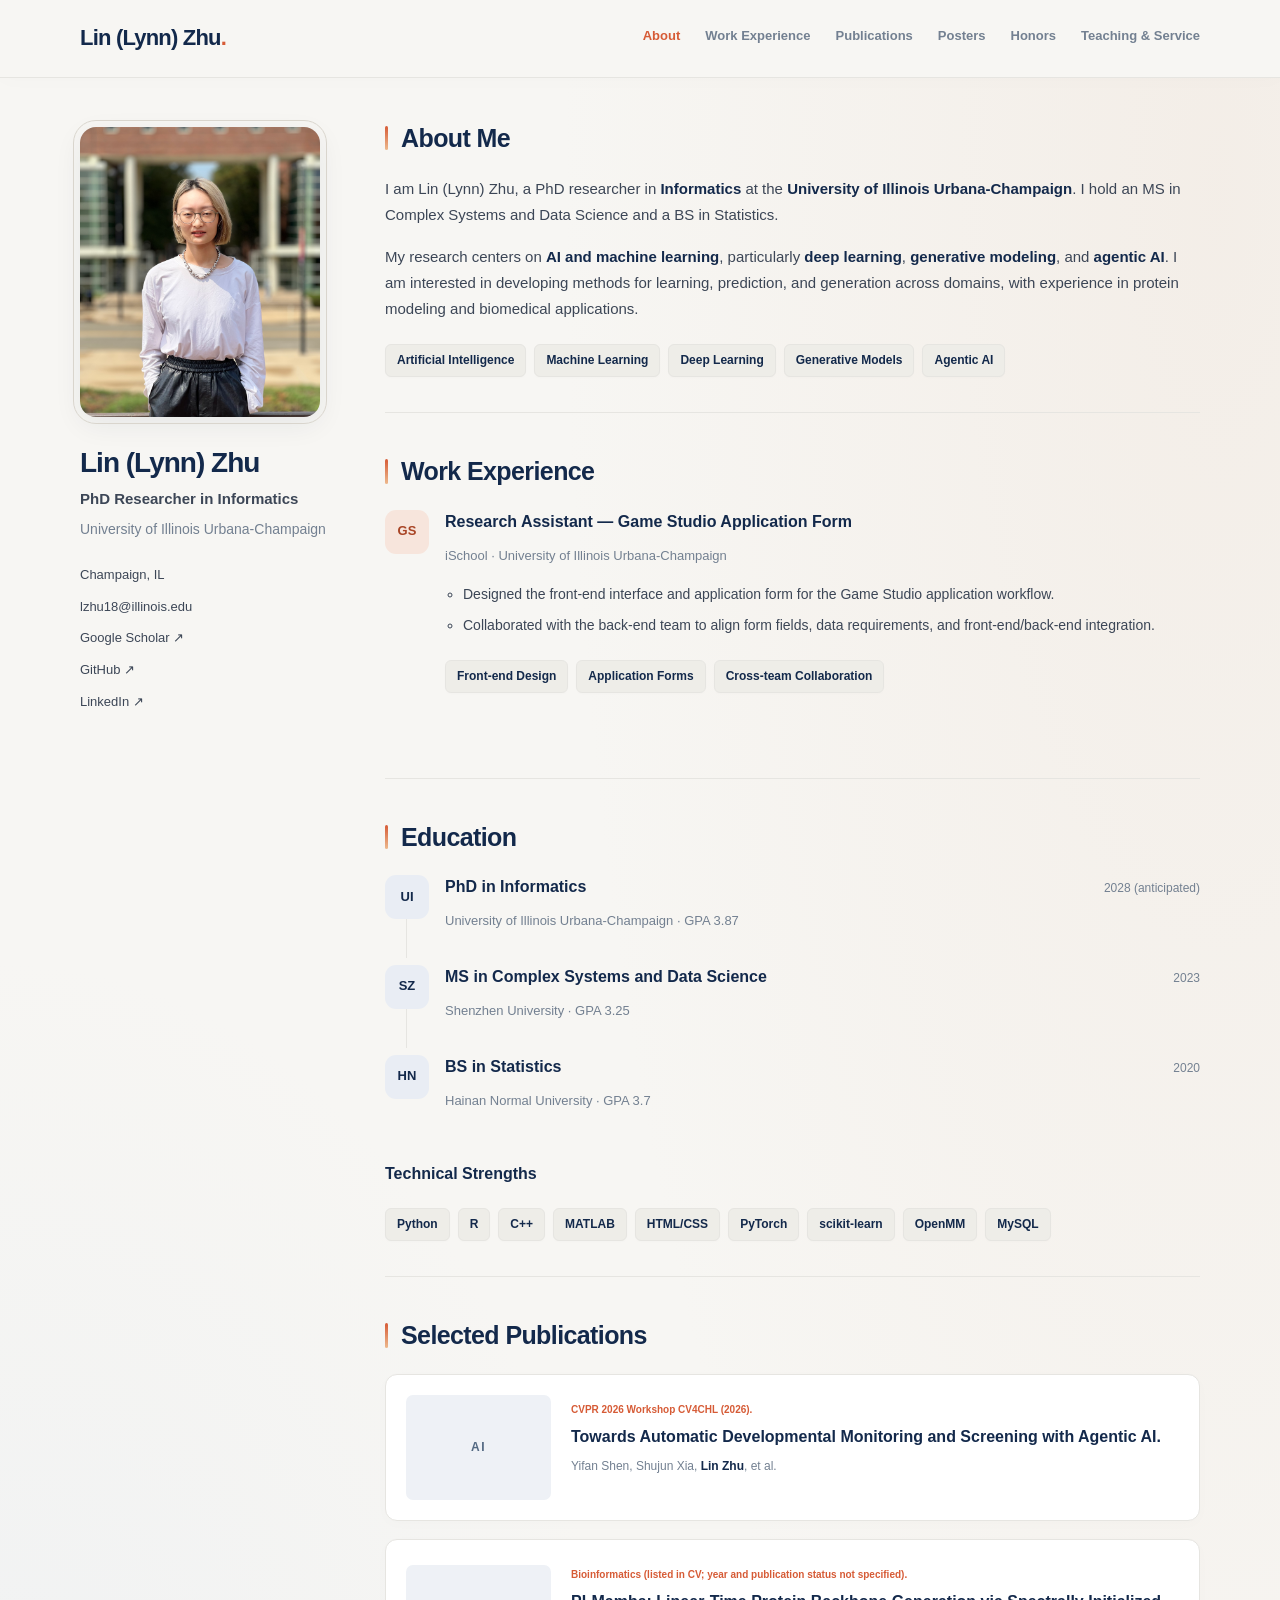
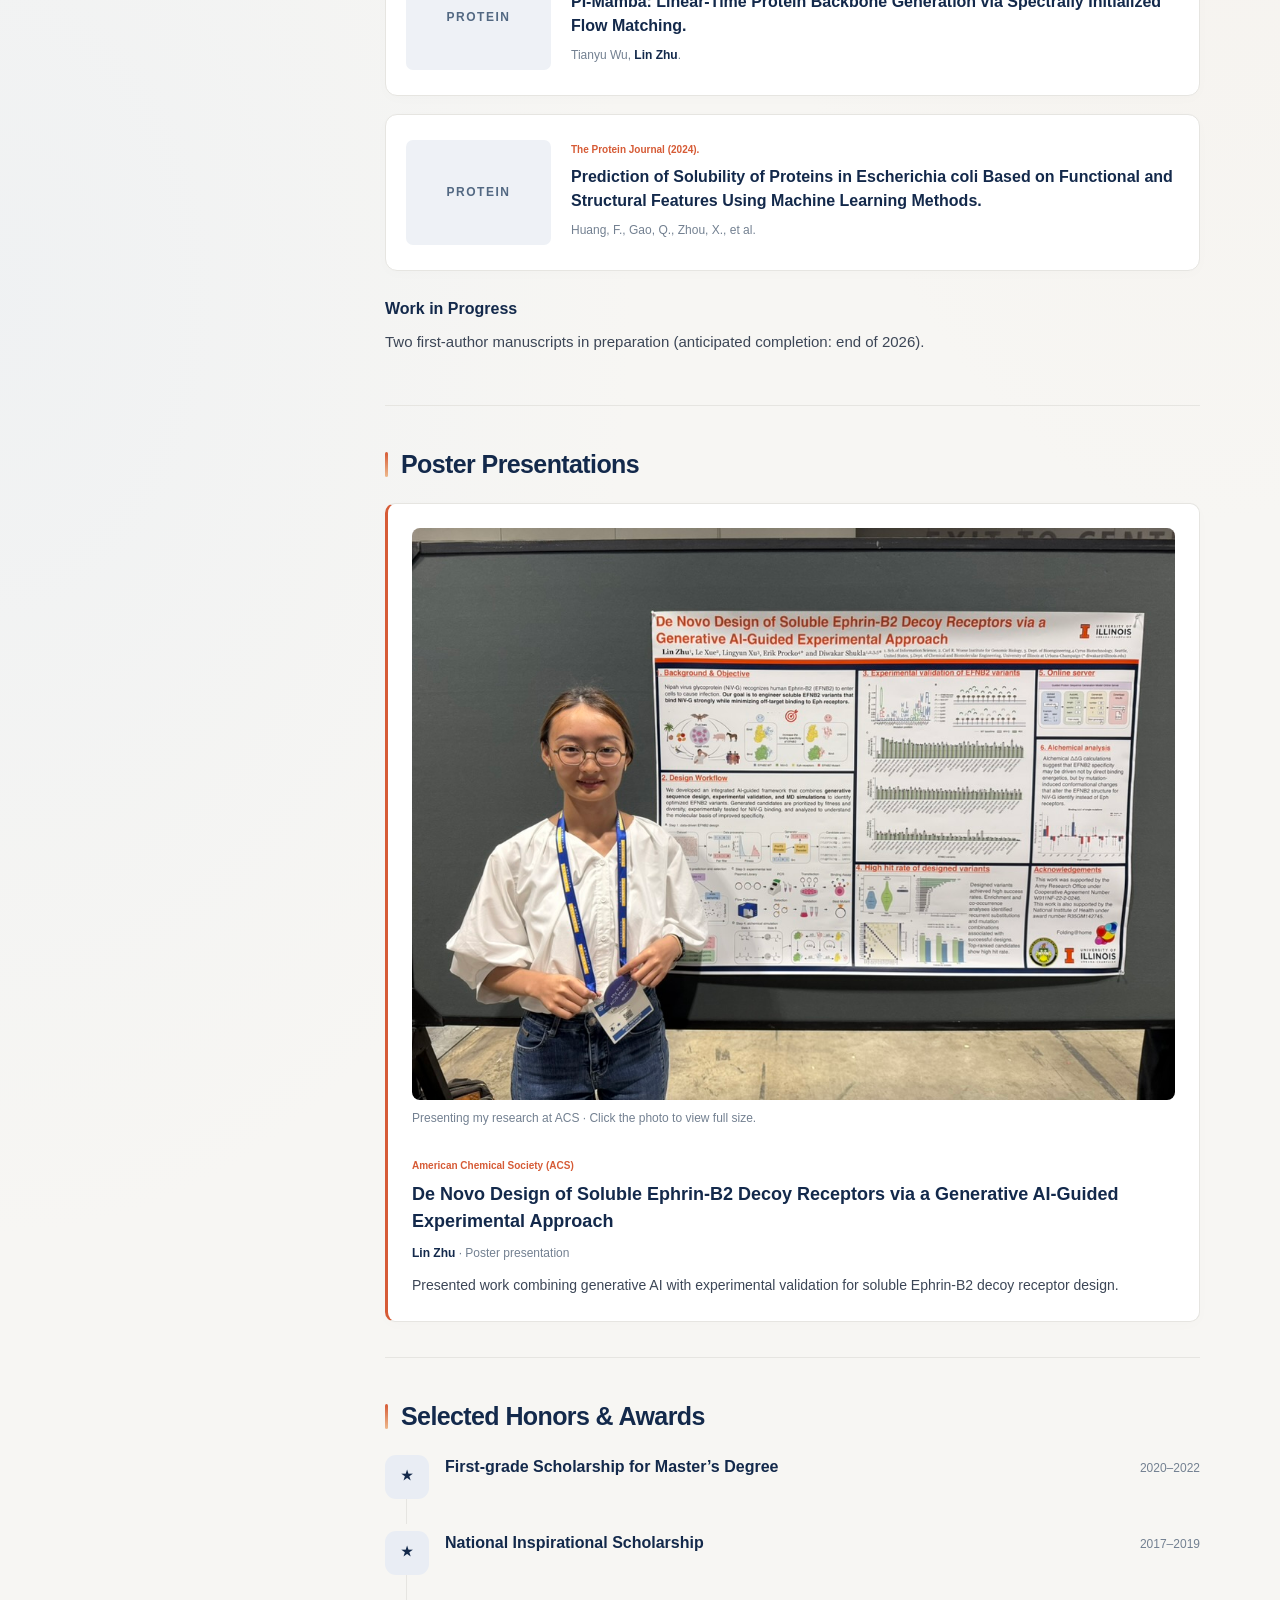
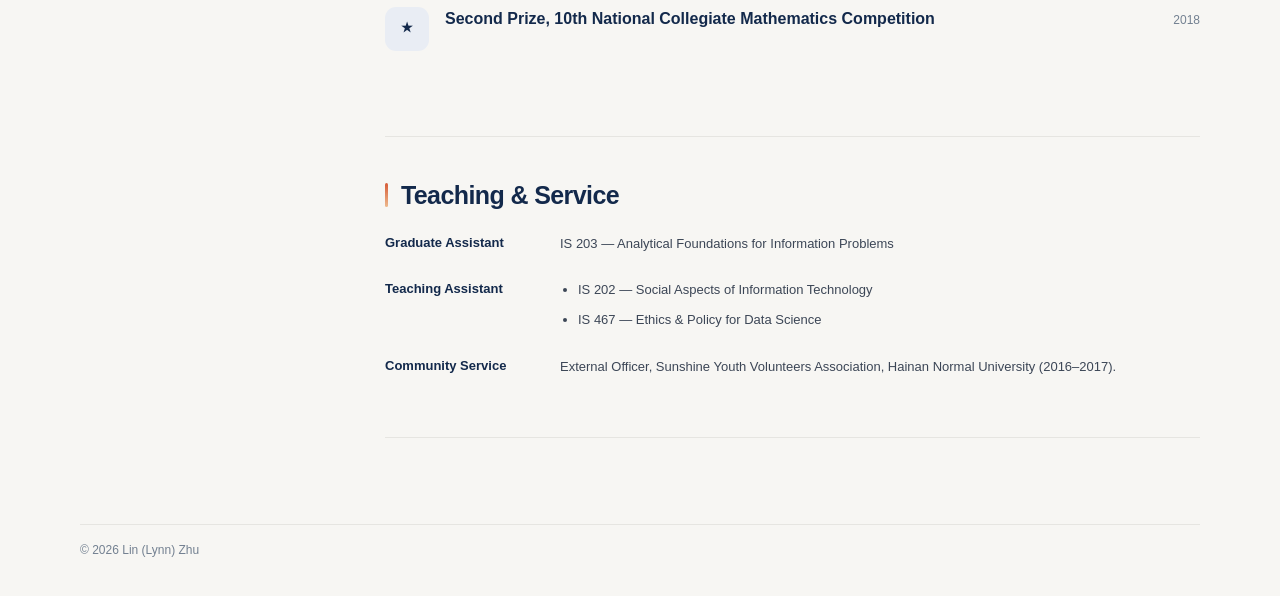
==== commit 53befa18: "Add ACS poster presentation photograph" ====
--- a/index.html
+++ b/index.html
@@ -1,4 +1,4 @@
 <!doctype html><html lang="en"><head><meta charset="utf-8"><meta name="viewport" content="width=device-width, initial-scale=1"><title>Lin (Lynn) Zhu</title><meta name="description" content="Lin (Lynn) Zhu — PhD researcher in Informatics at UIUC. AI, machine learning, deep learning, and generative modeling."><link rel="canonical" href="https://lyn-666.github.io/"><meta name="theme-color" content="#f7f6f3"><link rel="stylesheet" href="static/style.css"></head><body>
 <a class="skip-link" href="#about">Skip to content</a>
 <header class="nav"><div class="nav-inner"><a class="brand" href="#about">Lin (Lynn) Zhu<span>.</span></a><nav aria-label="Sections"><ul class="nav-links"><li><a href="#about">About</a></li><li><a href="#experience">Work Experience</a></li><li><a href="#publications">Publications</a></li><li><a href="#presentations">Posters</a></li><li><a href="#honors">Honors</a></li><li><a href="#service">Teaching & Service</a></li></ul></nav></div></header><div class="layout"><aside class="profile"><img class="avatar" src="static/images/selfpic.jpg?v=20261118" alt="Photo of Lin (Lynn) Zhu"><h1>Lin (Lynn) Zhu</h1><p class="role">PhD Researcher in Informatics</p><p class="affil">University of Illinois Urbana-Champaign</p><ul class="contact"><li>Champaign, IL</li><li><a href="mailto:lzhu18@illinois.edu">lzhu18@illinois.edu</a></li><li><a href="https://scholar.google.com/citations?user=OHUmhqQAAAAJ&amp;hl=en">Google Scholar ↗</a></li><li><a href="https://github.com/Lyn-666">GitHub ↗</a></li><li><a href="https://www.linkedin.com/in/lin-zhu-431a80212">LinkedIn ↗</a></li></ul></aside><main>
-<section class="section" id="about"><h2>About Me</h2><div class="prose"><p>I am Lin (Lynn) Zhu, a PhD researcher in <strong>Informatics</strong> at the <strong>University of Illinois Urbana-Champaign</strong>. I hold an MS in Complex Systems and Data Science and a BS in Statistics.</p><p>My research centers on <strong>AI and machine learning</strong>, particularly <strong>deep learning</strong>, <strong>generative modeling</strong>, and <strong>agentic AI</strong>. I am interested in developing methods for learning, prediction, and generation across domains, with experience in protein modeling and biomedical applications.</p></div><div class="chips" aria-label="Research interests"><span class="chip">Artificial Intelligence</span><span class="chip">Machine Learning</span><span class="chip">Deep Learning</span><span class="chip">Generative Models</span><span class="chip">Agentic AI</span></div></section><section class="section" id="experience"><h2>Work Experience</h2><ol class="timeline"><li class="tl-item"><span class="tl-logo studio" aria-hidden="true">GS</span><div><div class="tl-head"><h3>Research Assistant — Game Studio Application Form</h3></div><p class="tl-org">iSchool · University of Illinois Urbana-Champaign</p><ul class="tl-points"><li>Designed the front-end interface and application form for the Game Studio application workflow.</li><li>Collaborated with the back-end team to align form fields, data requirements, and front-end/back-end integration.</li></ul><div class="chips"><span class="chip">Front-end Design</span><span class="chip">Application Forms</span><span class="chip">Cross-team Collaboration</span></div></div></li></ol></section><section class="section" id="education"><h2>Education</h2><ol class="timeline"><li class="tl-item"><span class="tl-logo" aria-hidden="true">UI</span><div><div class="tl-head"><h3>PhD in Informatics</h3><span class="tl-date">2028 (anticipated)</span></div><p class="tl-org">University of Illinois Urbana-Champaign · GPA 3.87</p></div></li><li class="tl-item"><span class="tl-logo" aria-hidden="true">SZ</span><div><div class="tl-head"><h3>MS in Complex Systems and Data Science</h3><span class="tl-date">2023</span></div><p class="tl-org">Shenzhen University · GPA 3.25</p></div></li><li class="tl-item"><span class="tl-logo" aria-hidden="true">HN</span><div><div class="tl-head"><h3>BS in Statistics</h3><span class="tl-date">2020</span></div><p class="tl-org">Hainan Normal University · GPA 3.7</p></div></li></ol><h3>Technical Strengths</h3><div class="chips"><span class="chip">Python</span><span class="chip">R</span><span class="chip">C++</span><span class="chip">MATLAB</span><span class="chip">HTML/CSS</span><span class="chip">PyTorch</span><span class="chip">scikit-learn</span><span class="chip">OpenMM</span><span class="chip">MySQL</span></div></section><section class="section" id="publications"><h2>Selected Publications</h2><div class="pub-list"><article class="pub"><div class="pub-thumb text-thumb" aria-hidden="true">AI</div><div class="pub-body"><span class="venue">CVPR 2026 Workshop CV4CHL (2026).</span><h3 class="pub-title">Towards Automatic Developmental Monitoring and Screening with Agentic AI.</h3><p class="authors">Yifan Shen, Shujun Xia, <span class="me">Lin Zhu</span>, et al.</p></div></article><article class="pub"><div class="pub-thumb text-thumb" aria-hidden="true">PROTEIN</div><div class="pub-body"><span class="venue">Bioinformatics (listed in CV; year and publication status not specified).</span><h3 class="pub-title">PI-Mamba: Linear-Time Protein Backbone Generation via Spectrally Initialized Flow Matching.</h3><p class="authors">Tianyu Wu, <span class="me">Lin Zhu</span>.</p></div></article><article class="pub"><div class="pub-thumb text-thumb" aria-hidden="true">PROTEIN</div><div class="pub-body"><span class="venue">The Protein Journal (2024).</span><h3 class="pub-title">Prediction of Solubility of Proteins in Escherichia coli Based on Functional and Structural Features Using Machine Learning Methods.</h3><p class="authors">Huang, F., Gao, Q., Zhou, X., et al.</p></div></article></div><h3>Work in Progress</h3><p>Two first-author manuscripts in preparation (anticipated completion: end of 2026).</p></section><section class="section" id="presentations"><h2>Poster Presentations</h2><article class="poster-card"><span class="venue">American Chemical Society (ACS)</span><h3>De Novo Design of Soluble Ephrin-B2 Decoy Receptors via a Generative AI-Guided Experimental Approach</h3><p class="authors"><span class="me">Lin Zhu</span> · Poster presentation</p><p>Presented work combining generative AI with experimental validation for soluble Ephrin-B2 decoy receptor design.</p></article></section><section class="section" id="honors"><h2>Selected Honors &amp; Awards</h2><ol class="timeline"><li class="tl-item"><span class="tl-logo" aria-hidden="true">★</span><div><div class="tl-head"><h3>First-grade Scholarship for Master’s Degree</h3><span class="tl-date">2020–2022</span></div><p class="tl-org"></p></div></li><li class="tl-item"><span class="tl-logo" aria-hidden="true">★</span><div><div class="tl-head"><h3>National Inspirational Scholarship</h3><span class="tl-date">2017–2019</span></div><p class="tl-org"></p></div></li><li class="tl-item"><span class="tl-logo" aria-hidden="true">★</span><div><div class="tl-head"><h3>Second Prize, 10th National Collegiate Mathematics Competition</h3><span class="tl-date">2018</span></div><p class="tl-org"></p></div></li></ol></section><section class="section" id="service"><h2>Teaching &amp; Service</h2><div class="service-row"><h3>Graduate Assistant</h3><p>IS 203 — Analytical Foundations for Information Problems</p></div><div class="service-row"><h3>Teaching Assistant</h3><ul><li>IS 202 — Social Aspects of Information Technology</li><li>IS 467 — Ethics &amp; Policy for Data Science</li></ul></div><div class="service-row"><h3>Community Service</h3><p>External Officer, Sunshine Youth Volunteers Association, Hainan Normal University (2016–2017).</p></div></section></main></div><footer class="footer">© <span id="year"></span> Lin (Lynn) Zhu</footer><script defer src="static/nav.js"></script></body></html>+<section class="section" id="about"><h2>About Me</h2><div class="prose"><p>I am Lin (Lynn) Zhu, a PhD researcher in <strong>Informatics</strong> at the <strong>University of Illinois Urbana-Champaign</strong>. I hold an MS in Complex Systems and Data Science and a BS in Statistics.</p><p>My research centers on <strong>AI and machine learning</strong>, particularly <strong>deep learning</strong>, <strong>generative modeling</strong>, and <strong>agentic AI</strong>. I am interested in developing methods for learning, prediction, and generation across domains, with experience in protein modeling and biomedical applications.</p></div><div class="chips" aria-label="Research interests"><span class="chip">Artificial Intelligence</span><span class="chip">Machine Learning</span><span class="chip">Deep Learning</span><span class="chip">Generative Models</span><span class="chip">Agentic AI</span></div></section><section class="section" id="experience"><h2>Work Experience</h2><ol class="timeline"><li class="tl-item"><span class="tl-logo studio" aria-hidden="true">GS</span><div><div class="tl-head"><h3>Research Assistant — Game Studio Application Form</h3></div><p class="tl-org">iSchool · University of Illinois Urbana-Champaign</p><ul class="tl-points"><li>Designed the front-end interface and application form for the Game Studio application workflow.</li><li>Collaborated with the back-end team to align form fields, data requirements, and front-end/back-end integration.</li></ul><div class="chips"><span class="chip">Front-end Design</span><span class="chip">Application Forms</span><span class="chip">Cross-team Collaboration</span></div></div></li></ol></section><section class="section" id="education"><h2>Education</h2><ol class="timeline"><li class="tl-item"><span class="tl-logo" aria-hidden="true">UI</span><div><div class="tl-head"><h3>PhD in Informatics</h3><span class="tl-date">2028 (anticipated)</span></div><p class="tl-org">University of Illinois Urbana-Champaign · GPA 3.87</p></div></li><li class="tl-item"><span class="tl-logo" aria-hidden="true">SZ</span><div><div class="tl-head"><h3>MS in Complex Systems and Data Science</h3><span class="tl-date">2023</span></div><p class="tl-org">Shenzhen University · GPA 3.25</p></div></li><li class="tl-item"><span class="tl-logo" aria-hidden="true">HN</span><div><div class="tl-head"><h3>BS in Statistics</h3><span class="tl-date">2020</span></div><p class="tl-org">Hainan Normal University · GPA 3.7</p></div></li></ol><h3>Technical Strengths</h3><div class="chips"><span class="chip">Python</span><span class="chip">R</span><span class="chip">C++</span><span class="chip">MATLAB</span><span class="chip">HTML/CSS</span><span class="chip">PyTorch</span><span class="chip">scikit-learn</span><span class="chip">OpenMM</span><span class="chip">MySQL</span></div></section><section class="section" id="publications"><h2>Selected Publications</h2><div class="pub-list"><article class="pub"><div class="pub-thumb text-thumb" aria-hidden="true">AI</div><div class="pub-body"><span class="venue">CVPR 2026 Workshop CV4CHL (2026).</span><h3 class="pub-title">Towards Automatic Developmental Monitoring and Screening with Agentic AI.</h3><p class="authors">Yifan Shen, Shujun Xia, <span class="me">Lin Zhu</span>, et al.</p></div></article><article class="pub"><div class="pub-thumb text-thumb" aria-hidden="true">PROTEIN</div><div class="pub-body"><span class="venue">Bioinformatics (listed in CV; year and publication status not specified).</span><h3 class="pub-title">PI-Mamba: Linear-Time Protein Backbone Generation via Spectrally Initialized Flow Matching.</h3><p class="authors">Tianyu Wu, <span class="me">Lin Zhu</span>.</p></div></article><article class="pub"><div class="pub-thumb text-thumb" aria-hidden="true">PROTEIN</div><div class="pub-body"><span class="venue">The Protein Journal (2024).</span><h3 class="pub-title">Prediction of Solubility of Proteins in Escherichia coli Based on Functional and Structural Features Using Machine Learning Methods.</h3><p class="authors">Huang, F., Gao, Q., Zhou, X., et al.</p></div></article></div><h3>Work in Progress</h3><p>Two first-author manuscripts in preparation (anticipated completion: end of 2026).</p></section><section class="section" id="presentations"><h2>Poster Presentations</h2><article class="poster-card"><figure class="poster-photo"><a href="static/images/acs-poster.jpg" target="_blank" rel="noopener" aria-label="View full-size ACS poster presentation photo"><img src="static/images/acs-poster.jpg" alt="Lin Zhu presenting the Ephrin-B2 decoy receptor design poster at ACS" loading="lazy" width="1024" height="768"></a><figcaption>Presenting my research at ACS · Click the photo to view full size.</figcaption></figure><span class="venue">American Chemical Society (ACS)</span><h3>De Novo Design of Soluble Ephrin-B2 Decoy Receptors via a Generative AI-Guided Experimental Approach</h3><p class="authors"><span class="me">Lin Zhu</span> · Poster presentation</p><p>Presented work combining generative AI with experimental validation for soluble Ephrin-B2 decoy receptor design.</p></article></section><section class="section" id="honors"><h2>Selected Honors &amp; Awards</h2><ol class="timeline"><li class="tl-item"><span class="tl-logo" aria-hidden="true">★</span><div><div class="tl-head"><h3>First-grade Scholarship for Master’s Degree</h3><span class="tl-date">2020–2022</span></div><p class="tl-org"></p></div></li><li class="tl-item"><span class="tl-logo" aria-hidden="true">★</span><div><div class="tl-head"><h3>National Inspirational Scholarship</h3><span class="tl-date">2017–2019</span></div><p class="tl-org"></p></div></li><li class="tl-item"><span class="tl-logo" aria-hidden="true">★</span><div><div class="tl-head"><h3>Second Prize, 10th National Collegiate Mathematics Competition</h3><span class="tl-date">2018</span></div><p class="tl-org"></p></div></li></ol></section><section class="section" id="service"><h2>Teaching &amp; Service</h2><div class="service-row"><h3>Graduate Assistant</h3><p>IS 203 — Analytical Foundations for Information Problems</p></div><div class="service-row"><h3>Teaching Assistant</h3><ul><li>IS 202 — Social Aspects of Information Technology</li><li>IS 467 — Ethics &amp; Policy for Data Science</li></ul></div><div class="service-row"><h3>Community Service</h3><p>External Officer, Sunshine Youth Volunteers Association, Hainan Normal University (2016–2017).</p></div></section></main></div><footer class="footer">© <span id="year"></span> Lin (Lynn) Zhu</footer><script defer src="static/nav.js"></script></body></html>
--- a/static/style.css
+++ b/static/style.css
@@ -6,3 +6,5 @@
 @media(prefers-reduced-motion:reduce){.pub{transition:none}}
 
 .poster-card{background:var(--card);border:1px solid var(--border);border-left:3px solid var(--accent);border-radius:10px;padding:24px;box-shadow:0 3px 14px #13294b04}.poster-card h3{font-size:18px}.poster-card p:last-child{font-size:14px;margin-bottom:0}
+
+.poster-photo{margin:0 0 22px}.poster-photo img{display:block;width:100%;height:auto;border-radius:8px}.poster-photo figcaption{font-size:12px;color:var(--muted);margin-top:8px}
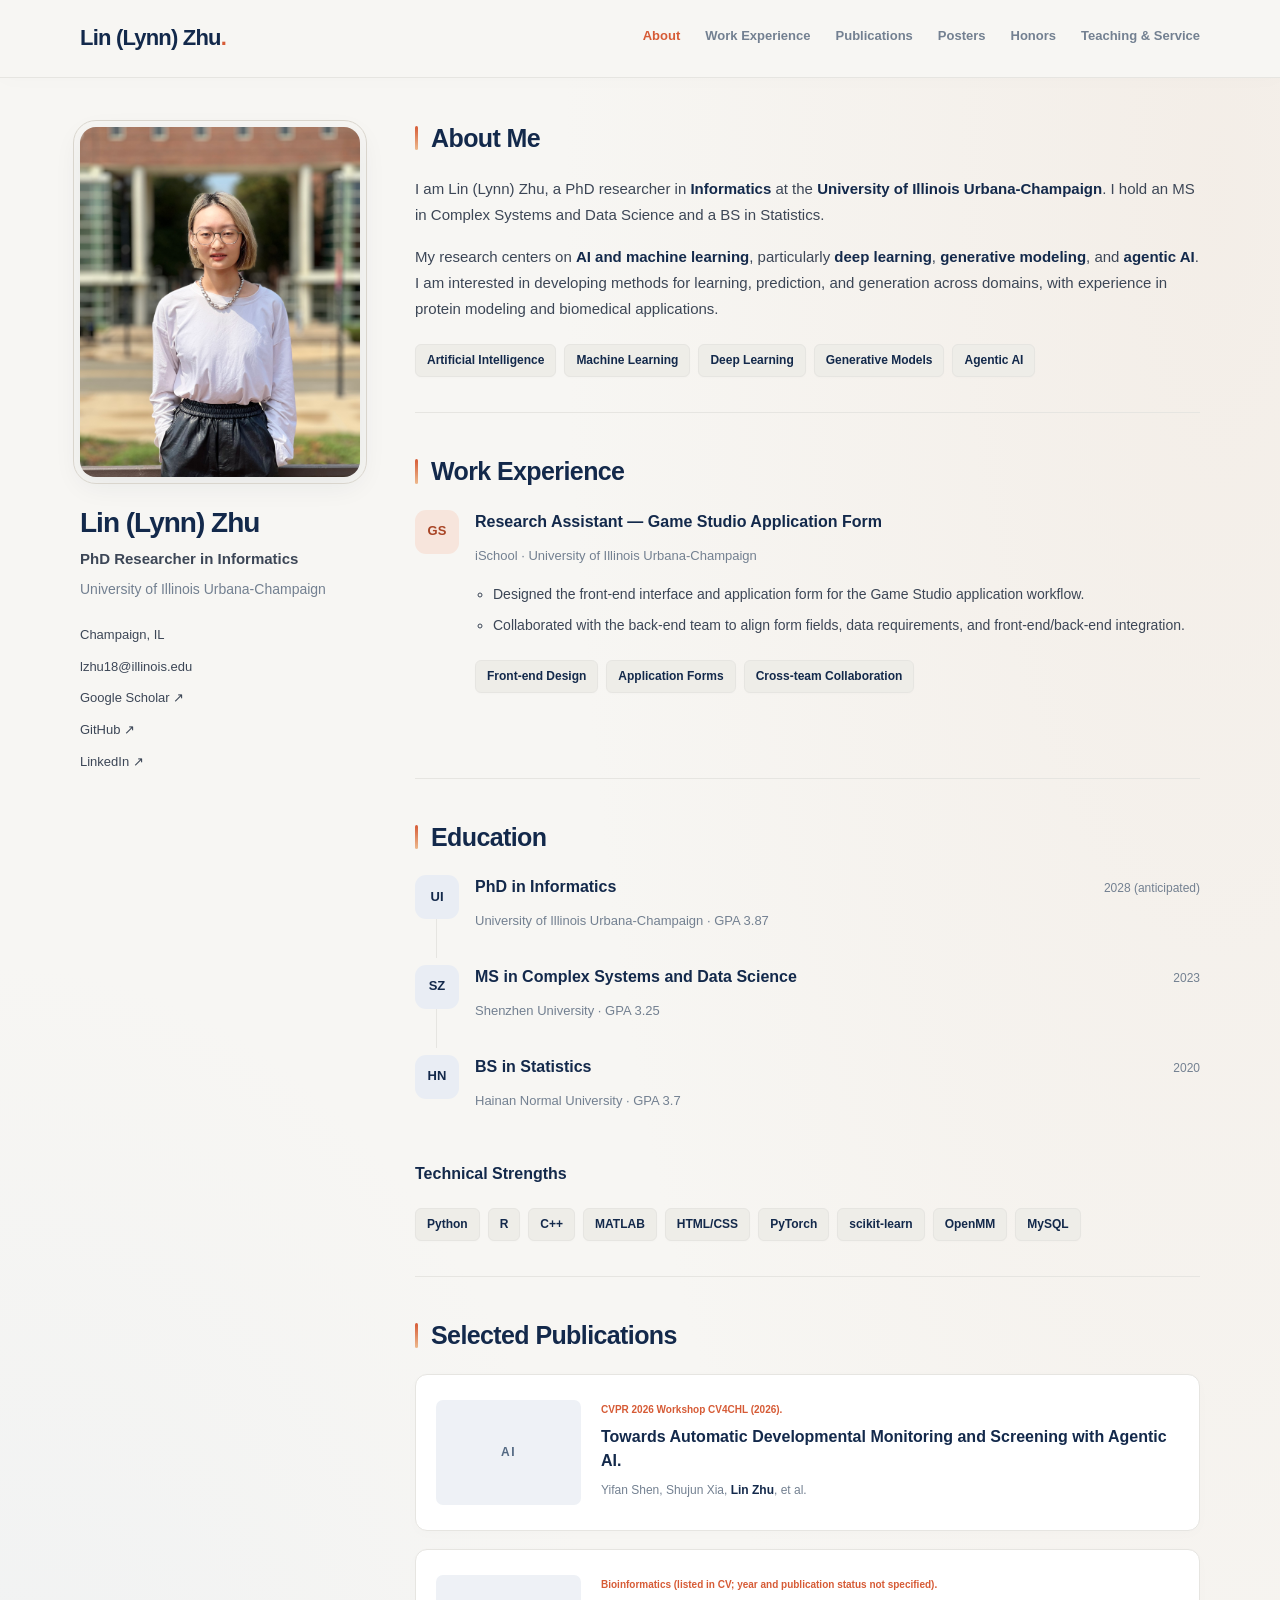
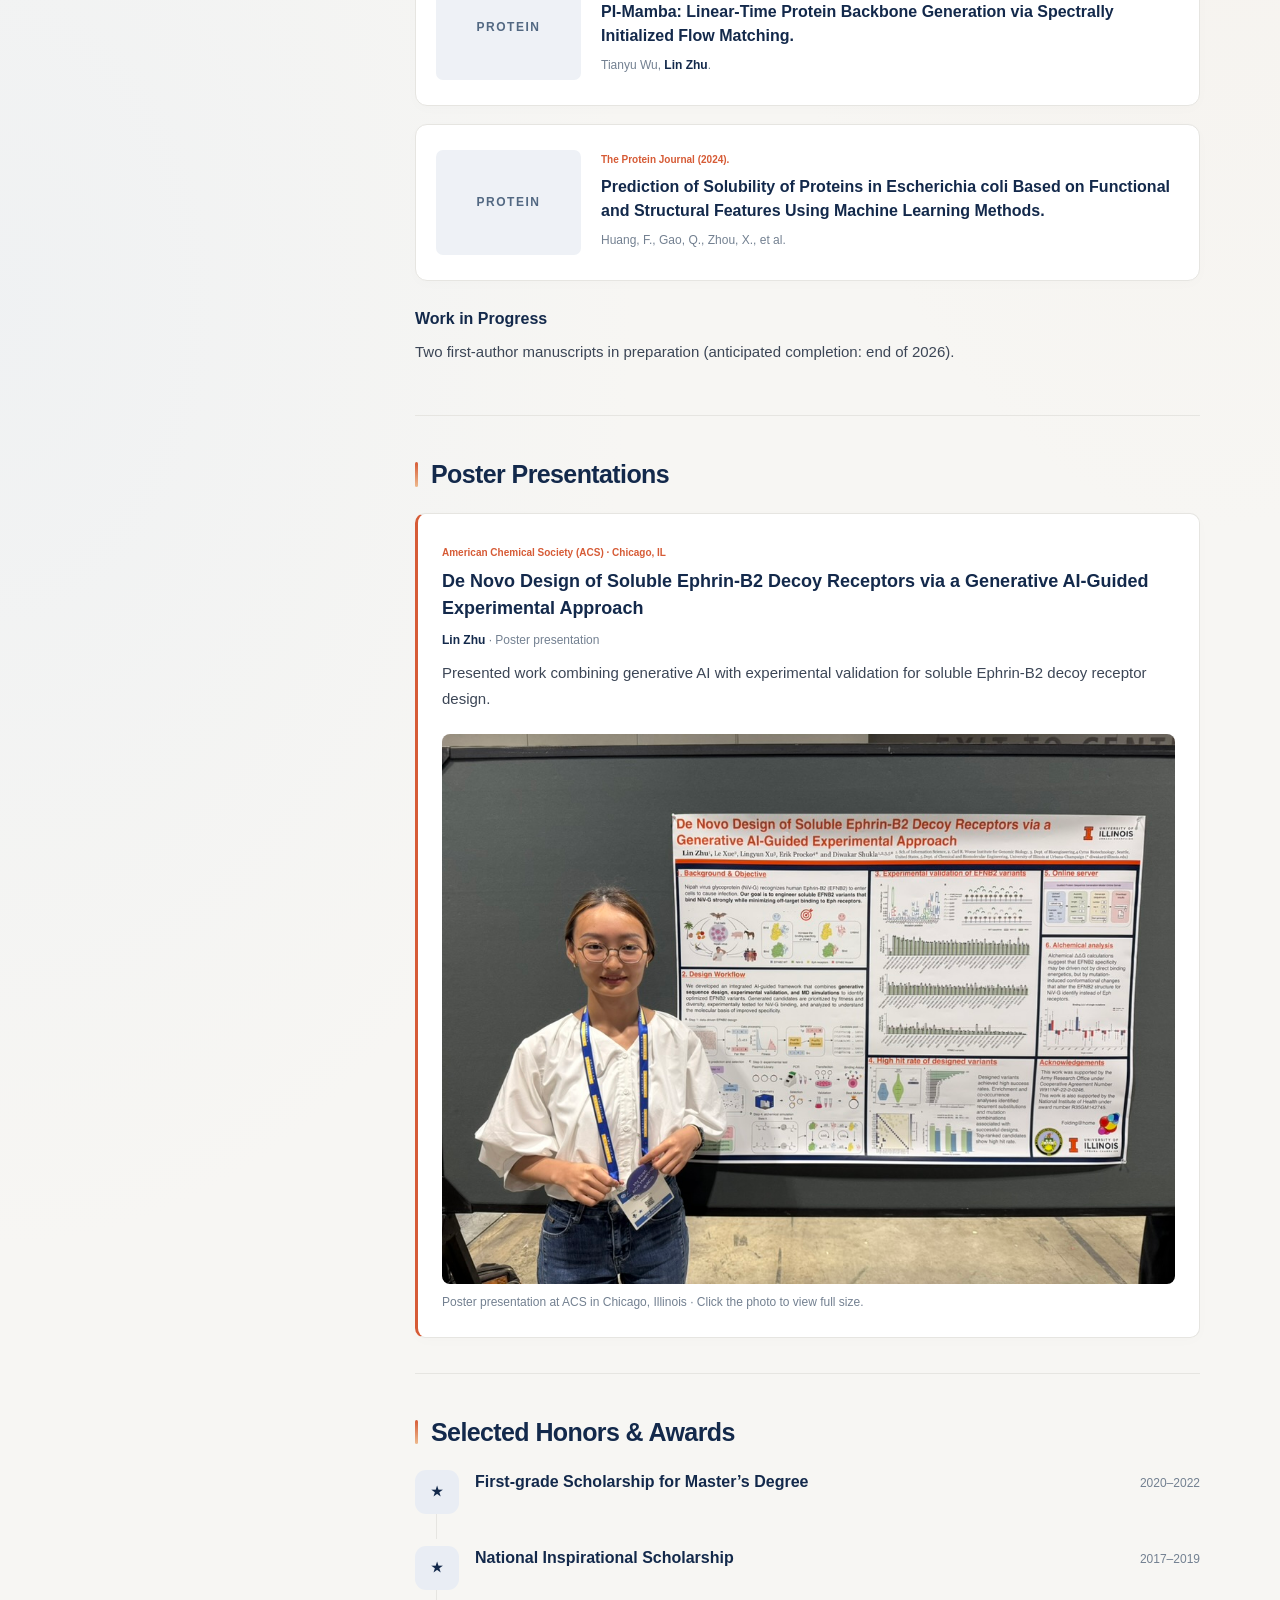
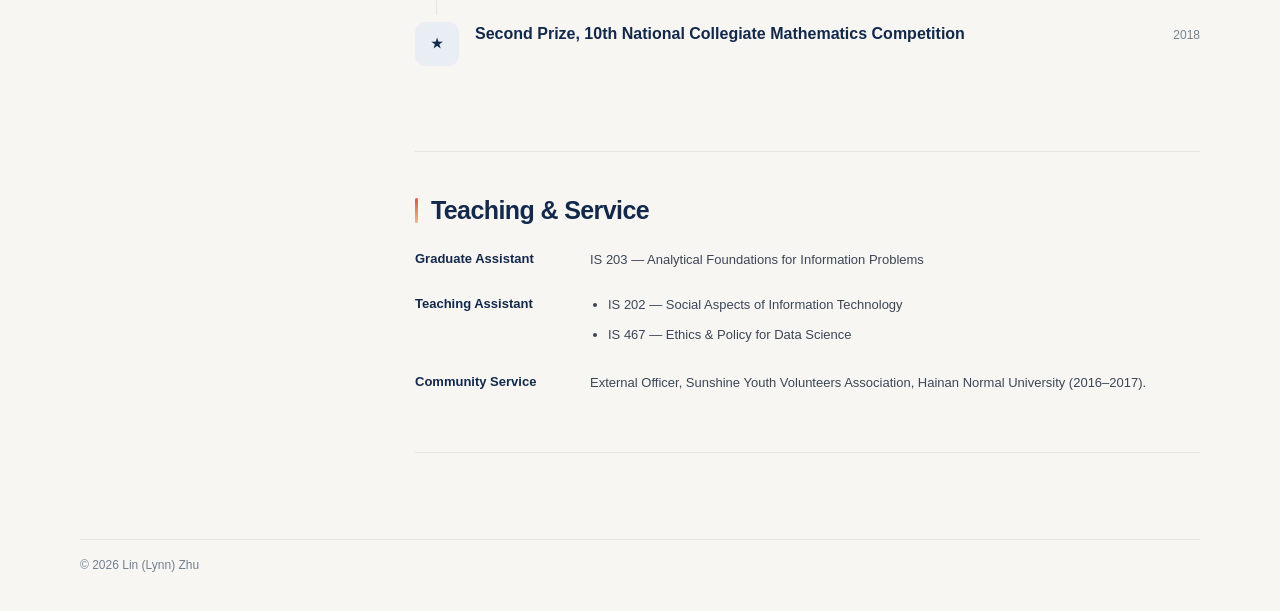
==== commit 85cce885: "Add ACS Chicago location and place poster photo below description" ====
--- a/index.html
+++ b/index.html
@@ -1,4 +1,4 @@
 <!doctype html><html lang="en"><head><meta charset="utf-8"><meta name="viewport" content="width=device-width, initial-scale=1"><title>Lin (Lynn) Zhu</title><meta name="description" content="Lin (Lynn) Zhu — PhD researcher in Informatics at UIUC. AI, machine learning, deep learning, and generative modeling."><link rel="canonical" href="https://lyn-666.github.io/"><meta name="theme-color" content="#f7f6f3"><link rel="stylesheet" href="static/style.css"></head><body>
 <a class="skip-link" href="#about">Skip to content</a>
 <header class="nav"><div class="nav-inner"><a class="brand" href="#about">Lin (Lynn) Zhu<span>.</span></a><nav aria-label="Sections"><ul class="nav-links"><li><a href="#about">About</a></li><li><a href="#experience">Work Experience</a></li><li><a href="#publications">Publications</a></li><li><a href="#presentations">Posters</a></li><li><a href="#honors">Honors</a></li><li><a href="#service">Teaching & Service</a></li></ul></nav></div></header><div class="layout"><aside class="profile"><img class="avatar" src="static/images/selfpic.jpg?v=20261118" alt="Photo of Lin (Lynn) Zhu"><h1>Lin (Lynn) Zhu</h1><p class="role">PhD Researcher in Informatics</p><p class="affil">University of Illinois Urbana-Champaign</p><ul class="contact"><li>Champaign, IL</li><li><a href="mailto:lzhu18@illinois.edu">lzhu18@illinois.edu</a></li><li><a href="https://scholar.google.com/citations?user=OHUmhqQAAAAJ&amp;hl=en">Google Scholar ↗</a></li><li><a href="https://github.com/Lyn-666">GitHub ↗</a></li><li><a href="https://www.linkedin.com/in/lin-zhu-431a80212">LinkedIn ↗</a></li></ul></aside><main>
-<section class="section" id="about"><h2>About Me</h2><div class="prose"><p>I am Lin (Lynn) Zhu, a PhD researcher in <strong>Informatics</strong> at the <strong>University of Illinois Urbana-Champaign</strong>. I hold an MS in Complex Systems and Data Science and a BS in Statistics.</p><p>My research centers on <strong>AI and machine learning</strong>, particularly <strong>deep learning</strong>, <strong>generative modeling</strong>, and <strong>agentic AI</strong>. I am interested in developing methods for learning, prediction, and generation across domains, with experience in protein modeling and biomedical applications.</p></div><div class="chips" aria-label="Research interests"><span class="chip">Artificial Intelligence</span><span class="chip">Machine Learning</span><span class="chip">Deep Learning</span><span class="chip">Generative Models</span><span class="chip">Agentic AI</span></div></section><section class="section" id="experience"><h2>Work Experience</h2><ol class="timeline"><li class="tl-item"><span class="tl-logo studio" aria-hidden="true">GS</span><div><div class="tl-head"><h3>Research Assistant — Game Studio Application Form</h3></div><p class="tl-org">iSchool · University of Illinois Urbana-Champaign</p><ul class="tl-points"><li>Designed the front-end interface and application form for the Game Studio application workflow.</li><li>Collaborated with the back-end team to align form fields, data requirements, and front-end/back-end integration.</li></ul><div class="chips"><span class="chip">Front-end Design</span><span class="chip">Application Forms</span><span class="chip">Cross-team Collaboration</span></div></div></li></ol></section><section class="section" id="education"><h2>Education</h2><ol class="timeline"><li class="tl-item"><span class="tl-logo" aria-hidden="true">UI</span><div><div class="tl-head"><h3>PhD in Informatics</h3><span class="tl-date">2028 (anticipated)</span></div><p class="tl-org">University of Illinois Urbana-Champaign · GPA 3.87</p></div></li><li class="tl-item"><span class="tl-logo" aria-hidden="true">SZ</span><div><div class="tl-head"><h3>MS in Complex Systems and Data Science</h3><span class="tl-date">2023</span></div><p class="tl-org">Shenzhen University · GPA 3.25</p></div></li><li class="tl-item"><span class="tl-logo" aria-hidden="true">HN</span><div><div class="tl-head"><h3>BS in Statistics</h3><span class="tl-date">2020</span></div><p class="tl-org">Hainan Normal University · GPA 3.7</p></div></li></ol><h3>Technical Strengths</h3><div class="chips"><span class="chip">Python</span><span class="chip">R</span><span class="chip">C++</span><span class="chip">MATLAB</span><span class="chip">HTML/CSS</span><span class="chip">PyTorch</span><span class="chip">scikit-learn</span><span class="chip">OpenMM</span><span class="chip">MySQL</span></div></section><section class="section" id="publications"><h2>Selected Publications</h2><div class="pub-list"><article class="pub"><div class="pub-thumb text-thumb" aria-hidden="true">AI</div><div class="pub-body"><span class="venue">CVPR 2026 Workshop CV4CHL (2026).</span><h3 class="pub-title">Towards Automatic Developmental Monitoring and Screening with Agentic AI.</h3><p class="authors">Yifan Shen, Shujun Xia, <span class="me">Lin Zhu</span>, et al.</p></div></article><article class="pub"><div class="pub-thumb text-thumb" aria-hidden="true">PROTEIN</div><div class="pub-body"><span class="venue">Bioinformatics (listed in CV; year and publication status not specified).</span><h3 class="pub-title">PI-Mamba: Linear-Time Protein Backbone Generation via Spectrally Initialized Flow Matching.</h3><p class="authors">Tianyu Wu, <span class="me">Lin Zhu</span>.</p></div></article><article class="pub"><div class="pub-thumb text-thumb" aria-hidden="true">PROTEIN</div><div class="pub-body"><span class="venue">The Protein Journal (2024).</span><h3 class="pub-title">Prediction of Solubility of Proteins in Escherichia coli Based on Functional and Structural Features Using Machine Learning Methods.</h3><p class="authors">Huang, F., Gao, Q., Zhou, X., et al.</p></div></article></div><h3>Work in Progress</h3><p>Two first-author manuscripts in preparation (anticipated completion: end of 2026).</p></section><section class="section" id="presentations"><h2>Poster Presentations</h2><article class="poster-card"><figure class="poster-photo"><a href="static/images/acs-poster.jpg" target="_blank" rel="noopener" aria-label="View full-size ACS poster presentation photo"><img src="static/images/acs-poster.jpg" alt="Lin Zhu presenting the Ephrin-B2 decoy receptor design poster at ACS" loading="lazy" width="1024" height="768"></a><figcaption>Presenting my research at ACS · Click the photo to view full size.</figcaption></figure><span class="venue">American Chemical Society (ACS)</span><h3>De Novo Design of Soluble Ephrin-B2 Decoy Receptors via a Generative AI-Guided Experimental Approach</h3><p class="authors"><span class="me">Lin Zhu</span> · Poster presentation</p><p>Presented work combining generative AI with experimental validation for soluble Ephrin-B2 decoy receptor design.</p></article></section><section class="section" id="honors"><h2>Selected Honors &amp; Awards</h2><ol class="timeline"><li class="tl-item"><span class="tl-logo" aria-hidden="true">★</span><div><div class="tl-head"><h3>First-grade Scholarship for Master’s Degree</h3><span class="tl-date">2020–2022</span></div><p class="tl-org"></p></div></li><li class="tl-item"><span class="tl-logo" aria-hidden="true">★</span><div><div class="tl-head"><h3>National Inspirational Scholarship</h3><span class="tl-date">2017–2019</span></div><p class="tl-org"></p></div></li><li class="tl-item"><span class="tl-logo" aria-hidden="true">★</span><div><div class="tl-head"><h3>Second Prize, 10th National Collegiate Mathematics Competition</h3><span class="tl-date">2018</span></div><p class="tl-org"></p></div></li></ol></section><section class="section" id="service"><h2>Teaching &amp; Service</h2><div class="service-row"><h3>Graduate Assistant</h3><p>IS 203 — Analytical Foundations for Information Problems</p></div><div class="service-row"><h3>Teaching Assistant</h3><ul><li>IS 202 — Social Aspects of Information Technology</li><li>IS 467 — Ethics &amp; Policy for Data Science</li></ul></div><div class="service-row"><h3>Community Service</h3><p>External Officer, Sunshine Youth Volunteers Association, Hainan Normal University (2016–2017).</p></div></section></main></div><footer class="footer">© <span id="year"></span> Lin (Lynn) Zhu</footer><script defer src="static/nav.js"></script></body></html>+<section class="section" id="about"><h2>About Me</h2><div class="prose"><p>I am Lin (Lynn) Zhu, a PhD researcher in <strong>Informatics</strong> at the <strong>University of Illinois Urbana-Champaign</strong>. I hold an MS in Complex Systems and Data Science and a BS in Statistics.</p><p>My research centers on <strong>AI and machine learning</strong>, particularly <strong>deep learning</strong>, <strong>generative modeling</strong>, and <strong>agentic AI</strong>. I am interested in developing methods for learning, prediction, and generation across domains, with experience in protein modeling and biomedical applications.</p></div><div class="chips" aria-label="Research interests"><span class="chip">Artificial Intelligence</span><span class="chip">Machine Learning</span><span class="chip">Deep Learning</span><span class="chip">Generative Models</span><span class="chip">Agentic AI</span></div></section><section class="section" id="experience"><h2>Work Experience</h2><ol class="timeline"><li class="tl-item"><span class="tl-logo studio" aria-hidden="true">GS</span><div><div class="tl-head"><h3>Research Assistant — Game Studio Application Form</h3></div><p class="tl-org">iSchool · University of Illinois Urbana-Champaign</p><ul class="tl-points"><li>Designed the front-end interface and application form for the Game Studio application workflow.</li><li>Collaborated with the back-end team to align form fields, data requirements, and front-end/back-end integration.</li></ul><div class="chips"><span class="chip">Front-end Design</span><span class="chip">Application Forms</span><span class="chip">Cross-team Collaboration</span></div></div></li></ol></section><section class="section" id="education"><h2>Education</h2><ol class="timeline"><li class="tl-item"><span class="tl-logo" aria-hidden="true">UI</span><div><div class="tl-head"><h3>PhD in Informatics</h3><span class="tl-date">2028 (anticipated)</span></div><p class="tl-org">University of Illinois Urbana-Champaign · GPA 3.87</p></div></li><li class="tl-item"><span class="tl-logo" aria-hidden="true">SZ</span><div><div class="tl-head"><h3>MS in Complex Systems and Data Science</h3><span class="tl-date">2023</span></div><p class="tl-org">Shenzhen University · GPA 3.25</p></div></li><li class="tl-item"><span class="tl-logo" aria-hidden="true">HN</span><div><div class="tl-head"><h3>BS in Statistics</h3><span class="tl-date">2020</span></div><p class="tl-org">Hainan Normal University · GPA 3.7</p></div></li></ol><h3>Technical Strengths</h3><div class="chips"><span class="chip">Python</span><span class="chip">R</span><span class="chip">C++</span><span class="chip">MATLAB</span><span class="chip">HTML/CSS</span><span class="chip">PyTorch</span><span class="chip">scikit-learn</span><span class="chip">OpenMM</span><span class="chip">MySQL</span></div></section><section class="section" id="publications"><h2>Selected Publications</h2><div class="pub-list"><article class="pub"><div class="pub-thumb text-thumb" aria-hidden="true">AI</div><div class="pub-body"><span class="venue">CVPR 2026 Workshop CV4CHL (2026).</span><h3 class="pub-title">Towards Automatic Developmental Monitoring and Screening with Agentic AI.</h3><p class="authors">Yifan Shen, Shujun Xia, <span class="me">Lin Zhu</span>, et al.</p></div></article><article class="pub"><div class="pub-thumb text-thumb" aria-hidden="true">PROTEIN</div><div class="pub-body"><span class="venue">Bioinformatics (listed in CV; year and publication status not specified).</span><h3 class="pub-title">PI-Mamba: Linear-Time Protein Backbone Generation via Spectrally Initialized Flow Matching.</h3><p class="authors">Tianyu Wu, <span class="me">Lin Zhu</span>.</p></div></article><article class="pub"><div class="pub-thumb text-thumb" aria-hidden="true">PROTEIN</div><div class="pub-body"><span class="venue">The Protein Journal (2024).</span><h3 class="pub-title">Prediction of Solubility of Proteins in Escherichia coli Based on Functional and Structural Features Using Machine Learning Methods.</h3><p class="authors">Huang, F., Gao, Q., Zhou, X., et al.</p></div></article></div><h3>Work in Progress</h3><p>Two first-author manuscripts in preparation (anticipated completion: end of 2026).</p></section><section class="section" id="presentations"><h2>Poster Presentations</h2><article class="poster-card"><span class="venue">American Chemical Society (ACS) · Chicago, IL</span><h3>De Novo Design of Soluble Ephrin-B2 Decoy Receptors via a Generative AI-Guided Experimental Approach</h3><p class="authors"><span class="me">Lin Zhu</span> · Poster presentation</p><p>Presented work combining generative AI with experimental validation for soluble Ephrin-B2 decoy receptor design.</p><figure class="poster-photo"><a href="static/images/acs-poster.jpg" target="_blank" rel="noopener" aria-label="View full-size ACS poster presentation photo"><img src="static/images/acs-poster.jpg" alt="Lin Zhu presenting the Ephrin-B2 decoy receptor design poster at ACS" loading="lazy" width="1024" height="768"></a><figcaption>Poster presentation at ACS in Chicago, Illinois · Click the photo to view full size.</figcaption></figure></article></section><section class="section" id="honors"><h2>Selected Honors &amp; Awards</h2><ol class="timeline"><li class="tl-item"><span class="tl-logo" aria-hidden="true">★</span><div><div class="tl-head"><h3>First-grade Scholarship for Master’s Degree</h3><span class="tl-date">2020–2022</span></div><p class="tl-org"></p></div></li><li class="tl-item"><span class="tl-logo" aria-hidden="true">★</span><div><div class="tl-head"><h3>National Inspirational Scholarship</h3><span class="tl-date">2017–2019</span></div><p class="tl-org"></p></div></li><li class="tl-item"><span class="tl-logo" aria-hidden="true">★</span><div><div class="tl-head"><h3>Second Prize, 10th National Collegiate Mathematics Competition</h3><span class="tl-date">2018</span></div><p class="tl-org"></p></div></li></ol></section><section class="section" id="service"><h2>Teaching &amp; Service</h2><div class="service-row"><h3>Graduate Assistant</h3><p>IS 203 — Analytical Foundations for Information Problems</p></div><div class="service-row"><h3>Teaching Assistant</h3><ul><li>IS 202 — Social Aspects of Information Technology</li><li>IS 467 — Ethics &amp; Policy for Data Science</li></ul></div><div class="service-row"><h3>Community Service</h3><p>External Officer, Sunshine Youth Volunteers Association, Hainan Normal University (2016–2017).</p></div></section></main></div><footer class="footer">© <span id="year"></span> Lin (Lynn) Zhu</footer><script defer src="static/nav.js"></script></body></html>
--- a/static/style.css
+++ b/static/style.css
@@ -1,4 +1,4 @@
-:root{--bg:#f7f6f3;--card:#fff;--ink:#13294b;--text:#3c4656;--muted:#738091;--accent:#d65b36;--border:#e6e5e1}*{box-sizing:border-box}html{scroll-behavior:smooth;scroll-padding-top:100px}body{margin:0;background:var(--bg);color:var(--text);font:15px/1.75 Inter,-apple-system,BlinkMacSystemFont,"Segoe UI",sans-serif}a{color:var(--accent);text-decoration:none}a:hover{text-decoration:underline}a:focus-visible{outline:3px solid var(--accent);outline-offset:5px}.nav{position:sticky;top:0;background:var(--bg);border-bottom:1px solid var(--border);z-index:10}.nav-inner{max-width:1180px;margin:auto;padding:19px 30px;display:flex;align-items:center;justify-content:space-between;gap:24px}.brand{font-size:22px;font-weight:800;color:var(--ink);letter-spacing:-.8px}.brand span{color:var(--accent)}.nav-links{display:flex;gap:25px;list-style:none;margin:0;padding:0}.nav-links a{color:var(--muted);font-weight:600;font-size:13px}.nav-links a.active,.nav-links a:hover{color:var(--accent)}.layout{max-width:1180px;margin:44px auto;padding:0 30px;display:grid;grid-template-columns:250px minmax(0,1fr);gap:55px}.profile{position:sticky;top:110px;align-self:start}.avatar{width:240px;height:290px;object-fit:cover;border-radius:16px;box-shadow:0 8px 28px #13294b12}.profile h1{font-size:28px;color:var(--ink);letter-spacing:-1px;margin:20px 0 5px;line-height:1.3}.role{font-weight:600;margin:0 0 5px}.affil{font-size:14px;color:var(--muted);margin:0 0 22px}.contact{list-style:none;padding:0;font-size:13px}.contact li{margin:9px 0}.contact a{color:var(--text)}main{min-width:0}.section{margin-bottom:42px;padding-bottom:35px;border-bottom:1px solid var(--border)}h2{color:var(--ink);font-size:25px;letter-spacing:-.6px;margin:0 0 22px;line-height:1.3}h3{color:var(--ink);font-size:16px;line-height:1.5;margin:0 0 8px}p{margin:0 0 15px}strong{color:var(--ink);font-weight:650}.chips{display:flex;flex-wrap:wrap;gap:8px;margin-top:22px}.chip{font-size:12px;font-weight:600;padding:5px 11px;background:#eeede8;border:1px solid var(--border);border-radius:6px;color:var(--ink)}.timeline{list-style:none;margin:0 0 25px;padding:0}.tl-item{display:grid;grid-template-columns:44px minmax(0,1fr);gap:16px;padding:0 0 25px;position:relative}.tl-item:not(:last-child):before{content:"";position:absolute;width:1px;background:var(--border);left:21px;top:44px;bottom:0}.tl-logo{display:grid;place-items:center;width:44px;height:44px;border-radius:11px;background:#e9edf4;color:var(--ink);font-size:13px;font-weight:800}.tl-head{display:flex;justify-content:space-between;gap:14px;align-items:baseline}.tl-date{white-space:nowrap;font-size:12px;color:var(--muted)}.tl-org{font-size:13px;color:var(--muted);margin:3px 0 0}.pub-list{display:grid;gap:18px;margin-bottom:26px}.pub{display:grid;grid-template-columns:145px minmax(0,1fr);gap:20px;padding:20px;background:var(--card);border:1px solid var(--border);border-radius:12px}.pub-thumb{align-self:center;overflow:hidden;border-radius:7px}.pub-thumb img{display:block;width:100%;height:105px;object-fit:contain;background:#fff}.text-thumb{height:105px;background:#eef1f6;color:#526882;display:grid;place-items:center;font-size:12px;font-weight:700;letter-spacing:1.5px}.venue{display:inline-block;font-size:10px;line-height:1.5;font-weight:700;color:var(--accent);margin-bottom:8px}.pub-title{font-size:16px;margin:0 0 7px}.authors{font-size:12px;color:var(--muted);margin:0 0 9px}.me{font-weight:750;color:var(--ink)}.btn{display:inline-block;border:1px solid var(--border);border-radius:5px;padding:2px 10px;font-size:11px;font-weight:600;color:var(--ink)}.btn:hover{border-color:var(--accent);color:var(--accent)}li{margin-bottom:7px}.service-row{display:grid;grid-template-columns:160px minmax(0,1fr);gap:15px;margin:18px 0}.service-row h3{font-size:13px}.service-row p,.service-row ul{font-size:13px;margin:0}.service-row ul{padding-left:18px}.footer{max-width:1120px;margin:0 auto;padding:15px 0 35px;color:var(--muted);font-size:12px}.skip-link{position:absolute;top:-100px;background:#fff;padding:10px;z-index:30}.skip-link:focus{top:0}body>main{max-width:850px;margin:40px auto;padding:0 25px}body>main section{margin-bottom:35px}body>main .row{display:block}body>main .course-col{margin-bottom:20px}.navbar .nav_list{display:flex;gap:20px;list-style:none;padding:20px;flex-wrap:wrap}.mobile-toggle{display:none}img{max-width:100%}@media(max-width:850px){.nav-inner{flex-direction:column;align-items:flex-start;gap:12px;padding:15px 22px}.nav-links{gap:18px;flex-wrap:wrap}.layout{grid-template-columns:200px minmax(0,1fr);gap:25px;padding:0 22px}.avatar{width:195px;height:238px}.profile h1{font-size:24px}.pub{grid-template-columns:1fr}.pub-thumb{max-width:200px}.tl-head{display:block}.footer{padding:20px 22px}}@media(max-width:600px){.layout{display:block;margin-top:28px}.profile{position:static;border-bottom:1px solid var(--border);padding-bottom:22px;margin-bottom:30px}.avatar{width:155px;height:188px}.contact{display:flex;flex-wrap:wrap;gap:0 18px}.profile h1{font-size:27px}.nav-links{gap:13px}.nav-links a{font-size:12px}.section{margin-bottom:28px;padding-bottom:25px}.pub{grid-template-columns:90px minmax(0,1fr);padding:14px;gap:13px}.pub-thumb img,.text-thumb{height:80px}.pub-title{font-size:14px}.service-row{grid-template-columns:1fr;gap:4px}.tl-date{white-space:normal}h2{font-size:23px}}@media(prefers-reduced-motion:reduce){html{scroll-behavior:auto}}
+:root{--bg:#f7f6f3;--card:#fff;--ink:#13294b;--text:#3c4656;--muted:#738091;--accent:#d65b36;--border:#e6e5e1}*{box-sizing:border-box}html{scroll-behavior:smooth;scroll-padding-top:100px}body{margin:0;background:var(--bg);color:var(--text);font:15px/1.75 Inter,-apple-system,BlinkMacSystemFont,"Segoe UI",sans-serif}a{color:var(--accent);text-decoration:none}a:hover{text-decoration:underline}a:focus-visible{outline:3px solid var(--accent);outline-offset:5px}.nav{position:sticky;top:0;background:var(--bg);border-bottom:1px solid var(--border);z-index:10}.nav-inner{max-width:1180px;margin:auto;padding:19px 30px;display:flex;align-items:center;justify-content:space-between;gap:24px}.brand{font-size:22px;font-weight:800;color:var(--ink);letter-spacing:-.8px}.brand span{color:var(--accent)}.nav-links{display:flex;gap:25px;list-style:none;margin:0;padding:0}.nav-links a{color:var(--muted);font-weight:600;font-size:13px}.nav-links a.active,.nav-links a:hover{color:var(--accent)}.layout{max-width:1180px;margin:44px auto;padding:0 30px;display:grid;grid-template-columns:290px minmax(0,1fr);gap:45px}.profile{position:sticky;top:110px;align-self:start}.avatar{width:280px;height:350px;object-fit:cover;border-radius:16px;box-shadow:0 8px 28px #13294b12}.profile h1{font-size:28px;color:var(--ink);letter-spacing:-1px;margin:20px 0 5px;line-height:1.3}.role{font-weight:600;margin:0 0 5px}.affil{font-size:14px;color:var(--muted);margin:0 0 22px}.contact{list-style:none;padding:0;font-size:13px}.contact li{margin:9px 0}.contact a{color:var(--text)}main{min-width:0}.section{margin-bottom:42px;padding-bottom:35px;border-bottom:1px solid var(--border)}h2{color:var(--ink);font-size:25px;letter-spacing:-.6px;margin:0 0 22px;line-height:1.3}h3{color:var(--ink);font-size:16px;line-height:1.5;margin:0 0 8px}p{margin:0 0 15px}strong{color:var(--ink);font-weight:650}.chips{display:flex;flex-wrap:wrap;gap:8px;margin-top:22px}.chip{font-size:12px;font-weight:600;padding:5px 11px;background:#eeede8;border:1px solid var(--border);border-radius:6px;color:var(--ink)}.timeline{list-style:none;margin:0 0 25px;padding:0}.tl-item{display:grid;grid-template-columns:44px minmax(0,1fr);gap:16px;padding:0 0 25px;position:relative}.tl-item:not(:last-child):before{content:"";position:absolute;width:1px;background:var(--border);left:21px;top:44px;bottom:0}.tl-logo{display:grid;place-items:center;width:44px;height:44px;border-radius:11px;background:#e9edf4;color:var(--ink);font-size:13px;font-weight:800}.tl-head{display:flex;justify-content:space-between;gap:14px;align-items:baseline}.tl-date{white-space:nowrap;font-size:12px;color:var(--muted)}.tl-org{font-size:13px;color:var(--muted);margin:3px 0 0}.pub-list{display:grid;gap:18px;margin-bottom:26px}.pub{display:grid;grid-template-columns:145px minmax(0,1fr);gap:20px;padding:20px;background:var(--card);border:1px solid var(--border);border-radius:12px}.pub-thumb{align-self:center;overflow:hidden;border-radius:7px}.pub-thumb img{display:block;width:100%;height:105px;object-fit:contain;background:#fff}.text-thumb{height:105px;background:#eef1f6;color:#526882;display:grid;place-items:center;font-size:12px;font-weight:700;letter-spacing:1.5px}.venue{display:inline-block;font-size:10px;line-height:1.5;font-weight:700;color:var(--accent);margin-bottom:8px}.pub-title{font-size:16px;margin:0 0 7px}.authors{font-size:12px;color:var(--muted);margin:0 0 9px}.me{font-weight:750;color:var(--ink)}.btn{display:inline-block;border:1px solid var(--border);border-radius:5px;padding:2px 10px;font-size:11px;font-weight:600;color:var(--ink)}.btn:hover{border-color:var(--accent);color:var(--accent)}li{margin-bottom:7px}.service-row{display:grid;grid-template-columns:160px minmax(0,1fr);gap:15px;margin:18px 0}.service-row h3{font-size:13px}.service-row p,.service-row ul{font-size:13px;margin:0}.service-row ul{padding-left:18px}.footer{max-width:1120px;margin:0 auto;padding:15px 0 35px;color:var(--muted);font-size:12px}.skip-link{position:absolute;top:-100px;background:#fff;padding:10px;z-index:30}.skip-link:focus{top:0}body>main{max-width:850px;margin:40px auto;padding:0 25px}body>main section{margin-bottom:35px}body>main .row{display:block}body>main .course-col{margin-bottom:20px}.navbar .nav_list{display:flex;gap:20px;list-style:none;padding:20px;flex-wrap:wrap}.mobile-toggle{display:none}img{max-width:100%}@media(max-width:850px){.nav-inner{flex-direction:column;align-items:flex-start;gap:12px;padding:15px 22px}.nav-links{gap:18px;flex-wrap:wrap}.layout{grid-template-columns:230px minmax(0,1fr);gap:25px;padding:0 22px}.avatar{width:220px;height:275px}.profile h1{font-size:24px}.pub{grid-template-columns:1fr}.pub-thumb{max-width:200px}.tl-head{display:block}.footer{padding:20px 22px}}@media(max-width:600px){.layout{display:block;margin-top:28px}.profile{position:static;border-bottom:1px solid var(--border);padding-bottom:22px;margin-bottom:30px}.avatar{width:200px;height:250px}.contact{display:flex;flex-wrap:wrap;gap:0 18px}.profile h1{font-size:27px}.nav-links{gap:13px}.nav-links a{font-size:12px}.section{margin-bottom:28px;padding-bottom:25px}.pub{grid-template-columns:90px minmax(0,1fr);padding:14px;gap:13px}.pub-thumb img,.text-thumb{height:80px}.pub-title{font-size:14px}.service-row{grid-template-columns:1fr;gap:4px}.tl-date{white-space:normal}h2{font-size:23px}}@media(prefers-reduced-motion:reduce){html{scroll-behavior:auto}}
 
 /* Subtle accents inspired by computational structures. */
 body{background-image:radial-gradient(ellipse at 95% 5%,#eddfd35c,transparent 38%),radial-gradient(ellipse at 0% 50%,#dde6f24a,transparent 35%)}
@@ -7,4 +7,4 @@
 
 .poster-card{background:var(--card);border:1px solid var(--border);border-left:3px solid var(--accent);border-radius:10px;padding:24px;box-shadow:0 3px 14px #13294b04}.poster-card h3{font-size:18px}.poster-card p:last-child{font-size:14px;margin-bottom:0}
 
-.poster-photo{margin:0 0 22px}.poster-photo img{display:block;width:100%;height:auto;border-radius:8px}.poster-photo figcaption{font-size:12px;color:var(--muted);margin-top:8px}
+.poster-photo{margin:22px 0 0}.poster-photo img{display:block;width:100%;height:auto;border-radius:8px}.poster-photo figcaption{font-size:12px;color:var(--muted);margin-top:8px}
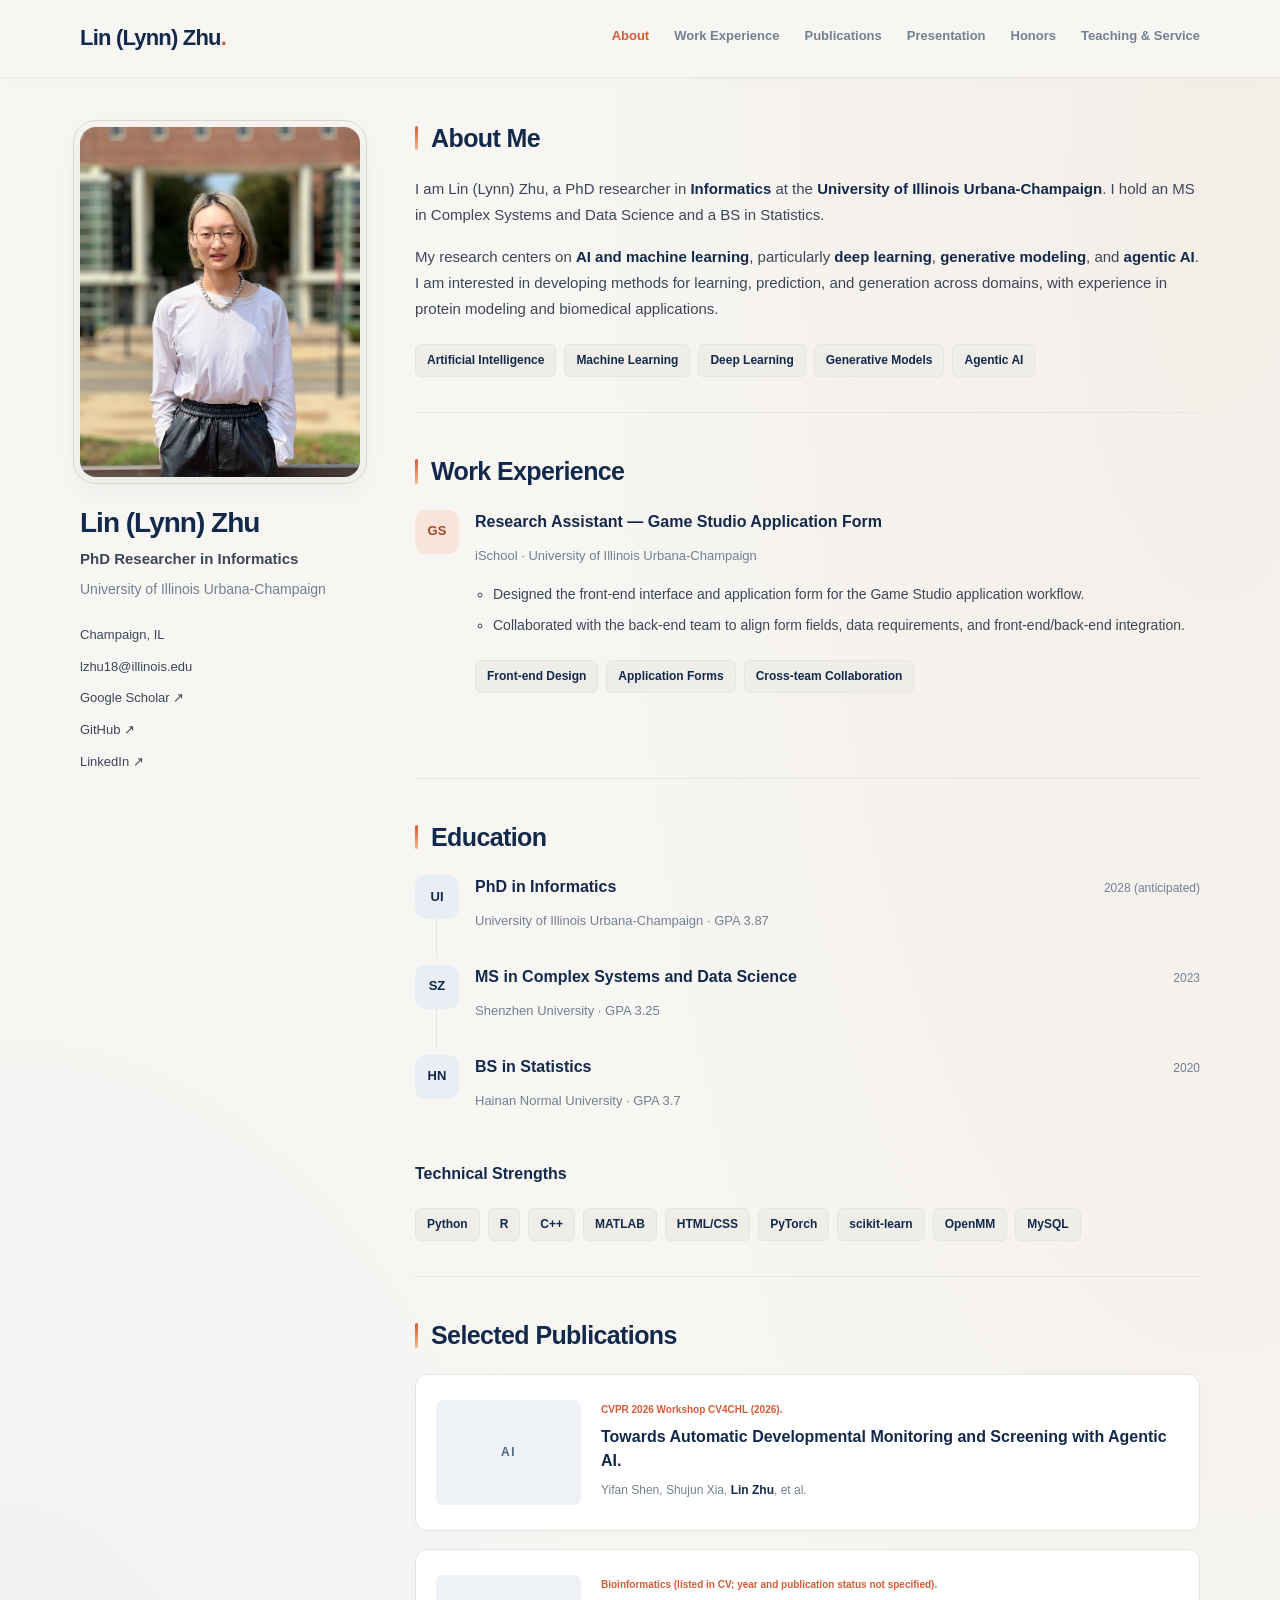
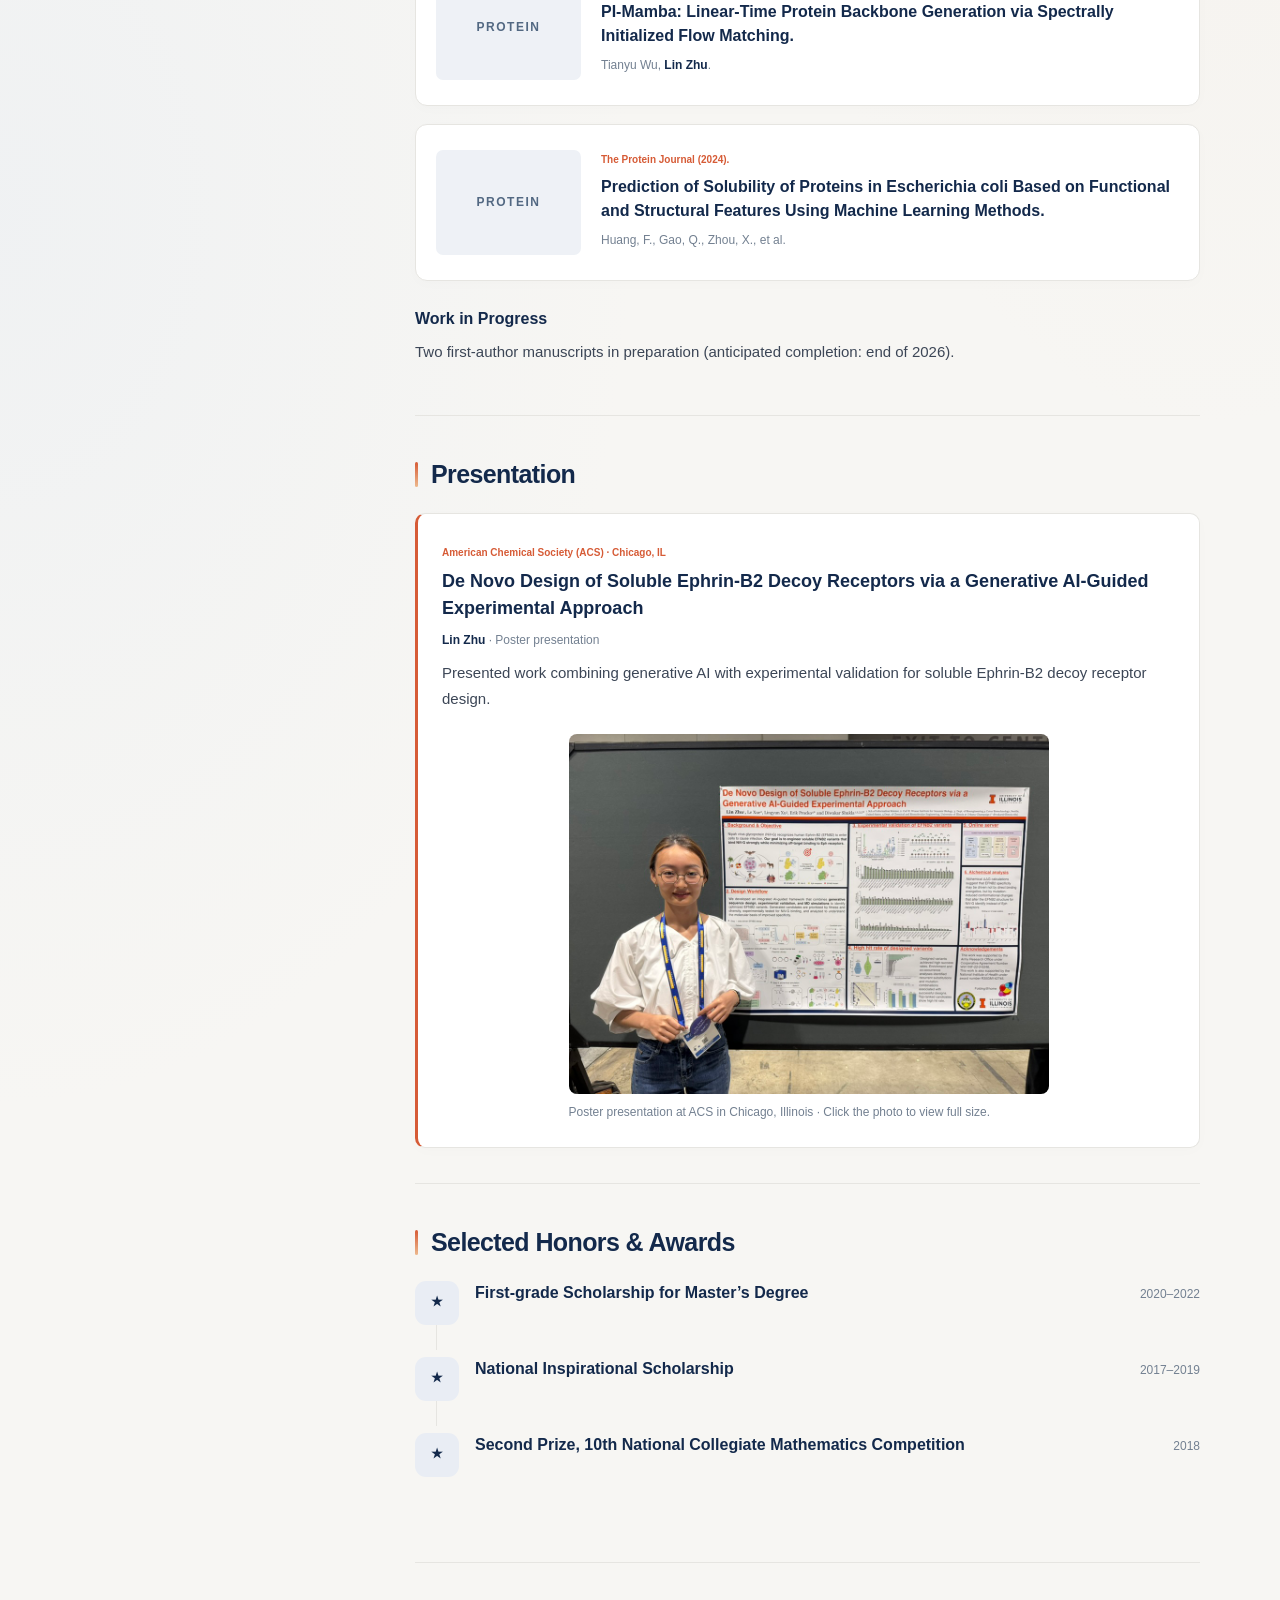
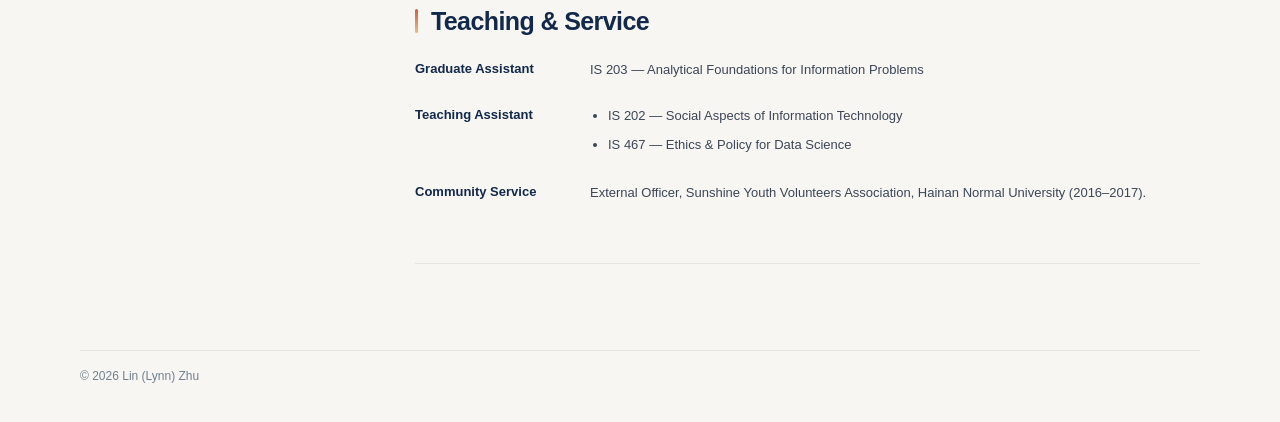
==== commit 2caa0894: "Rename presentation section and reduce poster photo width" ====
--- a/index.html
+++ b/index.html
@@ -1,4 +1,4 @@
 <!doctype html><html lang="en"><head><meta charset="utf-8"><meta name="viewport" content="width=device-width, initial-scale=1"><title>Lin (Lynn) Zhu</title><meta name="description" content="Lin (Lynn) Zhu — PhD researcher in Informatics at UIUC. AI, machine learning, deep learning, and generative modeling."><link rel="canonical" href="https://lyn-666.github.io/"><meta name="theme-color" content="#f7f6f3"><link rel="stylesheet" href="static/style.css"></head><body>
 <a class="skip-link" href="#about">Skip to content</a>
-<header class="nav"><div class="nav-inner"><a class="brand" href="#about">Lin (Lynn) Zhu<span>.</span></a><nav aria-label="Sections"><ul class="nav-links"><li><a href="#about">About</a></li><li><a href="#experience">Work Experience</a></li><li><a href="#publications">Publications</a></li><li><a href="#presentations">Posters</a></li><li><a href="#honors">Honors</a></li><li><a href="#service">Teaching & Service</a></li></ul></nav></div></header><div class="layout"><aside class="profile"><img class="avatar" src="static/images/selfpic.jpg?v=20261118" alt="Photo of Lin (Lynn) Zhu"><h1>Lin (Lynn) Zhu</h1><p class="role">PhD Researcher in Informatics</p><p class="affil">University of Illinois Urbana-Champaign</p><ul class="contact"><li>Champaign, IL</li><li><a href="mailto:lzhu18@illinois.edu">lzhu18@illinois.edu</a></li><li><a href="https://scholar.google.com/citations?user=OHUmhqQAAAAJ&amp;hl=en">Google Scholar ↗</a></li><li><a href="https://github.com/Lyn-666">GitHub ↗</a></li><li><a href="https://www.linkedin.com/in/lin-zhu-431a80212">LinkedIn ↗</a></li></ul></aside><main>
-<section class="section" id="about"><h2>About Me</h2><div class="prose"><p>I am Lin (Lynn) Zhu, a PhD researcher in <strong>Informatics</strong> at the <strong>University of Illinois Urbana-Champaign</strong>. I hold an MS in Complex Systems and Data Science and a BS in Statistics.</p><p>My research centers on <strong>AI and machine learning</strong>, particularly <strong>deep learning</strong>, <strong>generative modeling</strong>, and <strong>agentic AI</strong>. I am interested in developing methods for learning, prediction, and generation across domains, with experience in protein modeling and biomedical applications.</p></div><div class="chips" aria-label="Research interests"><span class="chip">Artificial Intelligence</span><span class="chip">Machine Learning</span><span class="chip">Deep Learning</span><span class="chip">Generative Models</span><span class="chip">Agentic AI</span></div></section><section class="section" id="experience"><h2>Work Experience</h2><ol class="timeline"><li class="tl-item"><span class="tl-logo studio" aria-hidden="true">GS</span><div><div class="tl-head"><h3>Research Assistant — Game Studio Application Form</h3></div><p class="tl-org">iSchool · University of Illinois Urbana-Champaign</p><ul class="tl-points"><li>Designed the front-end interface and application form for the Game Studio application workflow.</li><li>Collaborated with the back-end team to align form fields, data requirements, and front-end/back-end integration.</li></ul><div class="chips"><span class="chip">Front-end Design</span><span class="chip">Application Forms</span><span class="chip">Cross-team Collaboration</span></div></div></li></ol></section><section class="section" id="education"><h2>Education</h2><ol class="timeline"><li class="tl-item"><span class="tl-logo" aria-hidden="true">UI</span><div><div class="tl-head"><h3>PhD in Informatics</h3><span class="tl-date">2028 (anticipated)</span></div><p class="tl-org">University of Illinois Urbana-Champaign · GPA 3.87</p></div></li><li class="tl-item"><span class="tl-logo" aria-hidden="true">SZ</span><div><div class="tl-head"><h3>MS in Complex Systems and Data Science</h3><span class="tl-date">2023</span></div><p class="tl-org">Shenzhen University · GPA 3.25</p></div></li><li class="tl-item"><span class="tl-logo" aria-hidden="true">HN</span><div><div class="tl-head"><h3>BS in Statistics</h3><span class="tl-date">2020</span></div><p class="tl-org">Hainan Normal University · GPA 3.7</p></div></li></ol><h3>Technical Strengths</h3><div class="chips"><span class="chip">Python</span><span class="chip">R</span><span class="chip">C++</span><span class="chip">MATLAB</span><span class="chip">HTML/CSS</span><span class="chip">PyTorch</span><span class="chip">scikit-learn</span><span class="chip">OpenMM</span><span class="chip">MySQL</span></div></section><section class="section" id="publications"><h2>Selected Publications</h2><div class="pub-list"><article class="pub"><div class="pub-thumb text-thumb" aria-hidden="true">AI</div><div class="pub-body"><span class="venue">CVPR 2026 Workshop CV4CHL (2026).</span><h3 class="pub-title">Towards Automatic Developmental Monitoring and Screening with Agentic AI.</h3><p class="authors">Yifan Shen, Shujun Xia, <span class="me">Lin Zhu</span>, et al.</p></div></article><article class="pub"><div class="pub-thumb text-thumb" aria-hidden="true">PROTEIN</div><div class="pub-body"><span class="venue">Bioinformatics (listed in CV; year and publication status not specified).</span><h3 class="pub-title">PI-Mamba: Linear-Time Protein Backbone Generation via Spectrally Initialized Flow Matching.</h3><p class="authors">Tianyu Wu, <span class="me">Lin Zhu</span>.</p></div></article><article class="pub"><div class="pub-thumb text-thumb" aria-hidden="true">PROTEIN</div><div class="pub-body"><span class="venue">The Protein Journal (2024).</span><h3 class="pub-title">Prediction of Solubility of Proteins in Escherichia coli Based on Functional and Structural Features Using Machine Learning Methods.</h3><p class="authors">Huang, F., Gao, Q., Zhou, X., et al.</p></div></article></div><h3>Work in Progress</h3><p>Two first-author manuscripts in preparation (anticipated completion: end of 2026).</p></section><section class="section" id="presentations"><h2>Poster Presentations</h2><article class="poster-card"><span class="venue">American Chemical Society (ACS) · Chicago, IL</span><h3>De Novo Design of Soluble Ephrin-B2 Decoy Receptors via a Generative AI-Guided Experimental Approach</h3><p class="authors"><span class="me">Lin Zhu</span> · Poster presentation</p><p>Presented work combining generative AI with experimental validation for soluble Ephrin-B2 decoy receptor design.</p><figure class="poster-photo"><a href="static/images/acs-poster.jpg" target="_blank" rel="noopener" aria-label="View full-size ACS poster presentation photo"><img src="static/images/acs-poster.jpg" alt="Lin Zhu presenting the Ephrin-B2 decoy receptor design poster at ACS" loading="lazy" width="1024" height="768"></a><figcaption>Poster presentation at ACS in Chicago, Illinois · Click the photo to view full size.</figcaption></figure></article></section><section class="section" id="honors"><h2>Selected Honors &amp; Awards</h2><ol class="timeline"><li class="tl-item"><span class="tl-logo" aria-hidden="true">★</span><div><div class="tl-head"><h3>First-grade Scholarship for Master’s Degree</h3><span class="tl-date">2020–2022</span></div><p class="tl-org"></p></div></li><li class="tl-item"><span class="tl-logo" aria-hidden="true">★</span><div><div class="tl-head"><h3>National Inspirational Scholarship</h3><span class="tl-date">2017–2019</span></div><p class="tl-org"></p></div></li><li class="tl-item"><span class="tl-logo" aria-hidden="true">★</span><div><div class="tl-head"><h3>Second Prize, 10th National Collegiate Mathematics Competition</h3><span class="tl-date">2018</span></div><p class="tl-org"></p></div></li></ol></section><section class="section" id="service"><h2>Teaching &amp; Service</h2><div class="service-row"><h3>Graduate Assistant</h3><p>IS 203 — Analytical Foundations for Information Problems</p></div><div class="service-row"><h3>Teaching Assistant</h3><ul><li>IS 202 — Social Aspects of Information Technology</li><li>IS 467 — Ethics &amp; Policy for Data Science</li></ul></div><div class="service-row"><h3>Community Service</h3><p>External Officer, Sunshine Youth Volunteers Association, Hainan Normal University (2016–2017).</p></div></section></main></div><footer class="footer">© <span id="year"></span> Lin (Lynn) Zhu</footer><script defer src="static/nav.js"></script></body></html>+<header class="nav"><div class="nav-inner"><a class="brand" href="#about">Lin (Lynn) Zhu<span>.</span></a><nav aria-label="Sections"><ul class="nav-links"><li><a href="#about">About</a></li><li><a href="#experience">Work Experience</a></li><li><a href="#publications">Publications</a></li><li><a href="#presentations">Presentation</a></li><li><a href="#honors">Honors</a></li><li><a href="#service">Teaching & Service</a></li></ul></nav></div></header><div class="layout"><aside class="profile"><img class="avatar" src="static/images/selfpic.jpg?v=20261118" alt="Photo of Lin (Lynn) Zhu"><h1>Lin (Lynn) Zhu</h1><p class="role">PhD Researcher in Informatics</p><p class="affil">University of Illinois Urbana-Champaign</p><ul class="contact"><li>Champaign, IL</li><li><a href="mailto:lzhu18@illinois.edu">lzhu18@illinois.edu</a></li><li><a href="https://scholar.google.com/citations?user=OHUmhqQAAAAJ&amp;hl=en">Google Scholar ↗</a></li><li><a href="https://github.com/Lyn-666">GitHub ↗</a></li><li><a href="https://www.linkedin.com/in/lin-zhu-431a80212">LinkedIn ↗</a></li></ul></aside><main>
+<section class="section" id="about"><h2>About Me</h2><div class="prose"><p>I am Lin (Lynn) Zhu, a PhD researcher in <strong>Informatics</strong> at the <strong>University of Illinois Urbana-Champaign</strong>. I hold an MS in Complex Systems and Data Science and a BS in Statistics.</p><p>My research centers on <strong>AI and machine learning</strong>, particularly <strong>deep learning</strong>, <strong>generative modeling</strong>, and <strong>agentic AI</strong>. I am interested in developing methods for learning, prediction, and generation across domains, with experience in protein modeling and biomedical applications.</p></div><div class="chips" aria-label="Research interests"><span class="chip">Artificial Intelligence</span><span class="chip">Machine Learning</span><span class="chip">Deep Learning</span><span class="chip">Generative Models</span><span class="chip">Agentic AI</span></div></section><section class="section" id="experience"><h2>Work Experience</h2><ol class="timeline"><li class="tl-item"><span class="tl-logo studio" aria-hidden="true">GS</span><div><div class="tl-head"><h3>Research Assistant — Game Studio Application Form</h3></div><p class="tl-org">iSchool · University of Illinois Urbana-Champaign</p><ul class="tl-points"><li>Designed the front-end interface and application form for the Game Studio application workflow.</li><li>Collaborated with the back-end team to align form fields, data requirements, and front-end/back-end integration.</li></ul><div class="chips"><span class="chip">Front-end Design</span><span class="chip">Application Forms</span><span class="chip">Cross-team Collaboration</span></div></div></li></ol></section><section class="section" id="education"><h2>Education</h2><ol class="timeline"><li class="tl-item"><span class="tl-logo" aria-hidden="true">UI</span><div><div class="tl-head"><h3>PhD in Informatics</h3><span class="tl-date">2028 (anticipated)</span></div><p class="tl-org">University of Illinois Urbana-Champaign · GPA 3.87</p></div></li><li class="tl-item"><span class="tl-logo" aria-hidden="true">SZ</span><div><div class="tl-head"><h3>MS in Complex Systems and Data Science</h3><span class="tl-date">2023</span></div><p class="tl-org">Shenzhen University · GPA 3.25</p></div></li><li class="tl-item"><span class="tl-logo" aria-hidden="true">HN</span><div><div class="tl-head"><h3>BS in Statistics</h3><span class="tl-date">2020</span></div><p class="tl-org">Hainan Normal University · GPA 3.7</p></div></li></ol><h3>Technical Strengths</h3><div class="chips"><span class="chip">Python</span><span class="chip">R</span><span class="chip">C++</span><span class="chip">MATLAB</span><span class="chip">HTML/CSS</span><span class="chip">PyTorch</span><span class="chip">scikit-learn</span><span class="chip">OpenMM</span><span class="chip">MySQL</span></div></section><section class="section" id="publications"><h2>Selected Publications</h2><div class="pub-list"><article class="pub"><div class="pub-thumb text-thumb" aria-hidden="true">AI</div><div class="pub-body"><span class="venue">CVPR 2026 Workshop CV4CHL (2026).</span><h3 class="pub-title">Towards Automatic Developmental Monitoring and Screening with Agentic AI.</h3><p class="authors">Yifan Shen, Shujun Xia, <span class="me">Lin Zhu</span>, et al.</p></div></article><article class="pub"><div class="pub-thumb text-thumb" aria-hidden="true">PROTEIN</div><div class="pub-body"><span class="venue">Bioinformatics (listed in CV; year and publication status not specified).</span><h3 class="pub-title">PI-Mamba: Linear-Time Protein Backbone Generation via Spectrally Initialized Flow Matching.</h3><p class="authors">Tianyu Wu, <span class="me">Lin Zhu</span>.</p></div></article><article class="pub"><div class="pub-thumb text-thumb" aria-hidden="true">PROTEIN</div><div class="pub-body"><span class="venue">The Protein Journal (2024).</span><h3 class="pub-title">Prediction of Solubility of Proteins in Escherichia coli Based on Functional and Structural Features Using Machine Learning Methods.</h3><p class="authors">Huang, F., Gao, Q., Zhou, X., et al.</p></div></article></div><h3>Work in Progress</h3><p>Two first-author manuscripts in preparation (anticipated completion: end of 2026).</p></section><section class="section" id="presentations"><h2>Presentation</h2><article class="poster-card"><span class="venue">American Chemical Society (ACS) · Chicago, IL</span><h3>De Novo Design of Soluble Ephrin-B2 Decoy Receptors via a Generative AI-Guided Experimental Approach</h3><p class="authors"><span class="me">Lin Zhu</span> · Poster presentation</p><p>Presented work combining generative AI with experimental validation for soluble Ephrin-B2 decoy receptor design.</p><figure class="poster-photo"><a href="static/images/acs-poster.jpg" target="_blank" rel="noopener" aria-label="View full-size ACS poster presentation photo"><img src="static/images/acs-poster.jpg" alt="Lin Zhu presenting the Ephrin-B2 decoy receptor design poster at ACS" loading="lazy" width="1024" height="768"></a><figcaption>Poster presentation at ACS in Chicago, Illinois · Click the photo to view full size.</figcaption></figure></article></section><section class="section" id="honors"><h2>Selected Honors &amp; Awards</h2><ol class="timeline"><li class="tl-item"><span class="tl-logo" aria-hidden="true">★</span><div><div class="tl-head"><h3>First-grade Scholarship for Master’s Degree</h3><span class="tl-date">2020–2022</span></div><p class="tl-org"></p></div></li><li class="tl-item"><span class="tl-logo" aria-hidden="true">★</span><div><div class="tl-head"><h3>National Inspirational Scholarship</h3><span class="tl-date">2017–2019</span></div><p class="tl-org"></p></div></li><li class="tl-item"><span class="tl-logo" aria-hidden="true">★</span><div><div class="tl-head"><h3>Second Prize, 10th National Collegiate Mathematics Competition</h3><span class="tl-date">2018</span></div><p class="tl-org"></p></div></li></ol></section><section class="section" id="service"><h2>Teaching &amp; Service</h2><div class="service-row"><h3>Graduate Assistant</h3><p>IS 203 — Analytical Foundations for Information Problems</p></div><div class="service-row"><h3>Teaching Assistant</h3><ul><li>IS 202 — Social Aspects of Information Technology</li><li>IS 467 — Ethics &amp; Policy for Data Science</li></ul></div><div class="service-row"><h3>Community Service</h3><p>External Officer, Sunshine Youth Volunteers Association, Hainan Normal University (2016–2017).</p></div></section></main></div><footer class="footer">© <span id="year"></span> Lin (Lynn) Zhu</footer><script defer src="static/nav.js"></script></body></html>
--- a/static/style.css
+++ b/static/style.css
@@ -7,4 +7,4 @@
 
 .poster-card{background:var(--card);border:1px solid var(--border);border-left:3px solid var(--accent);border-radius:10px;padding:24px;box-shadow:0 3px 14px #13294b04}.poster-card h3{font-size:18px}.poster-card p:last-child{font-size:14px;margin-bottom:0}
 
-.poster-photo{margin:22px 0 0}.poster-photo img{display:block;width:100%;height:auto;border-radius:8px}.poster-photo figcaption{font-size:12px;color:var(--muted);margin-top:8px}
+.poster-photo{max-width:480px;margin:22px auto 0}.poster-photo img{display:block;width:100%;height:auto;border-radius:8px}.poster-photo figcaption{font-size:12px;color:var(--muted);margin-top:8px}
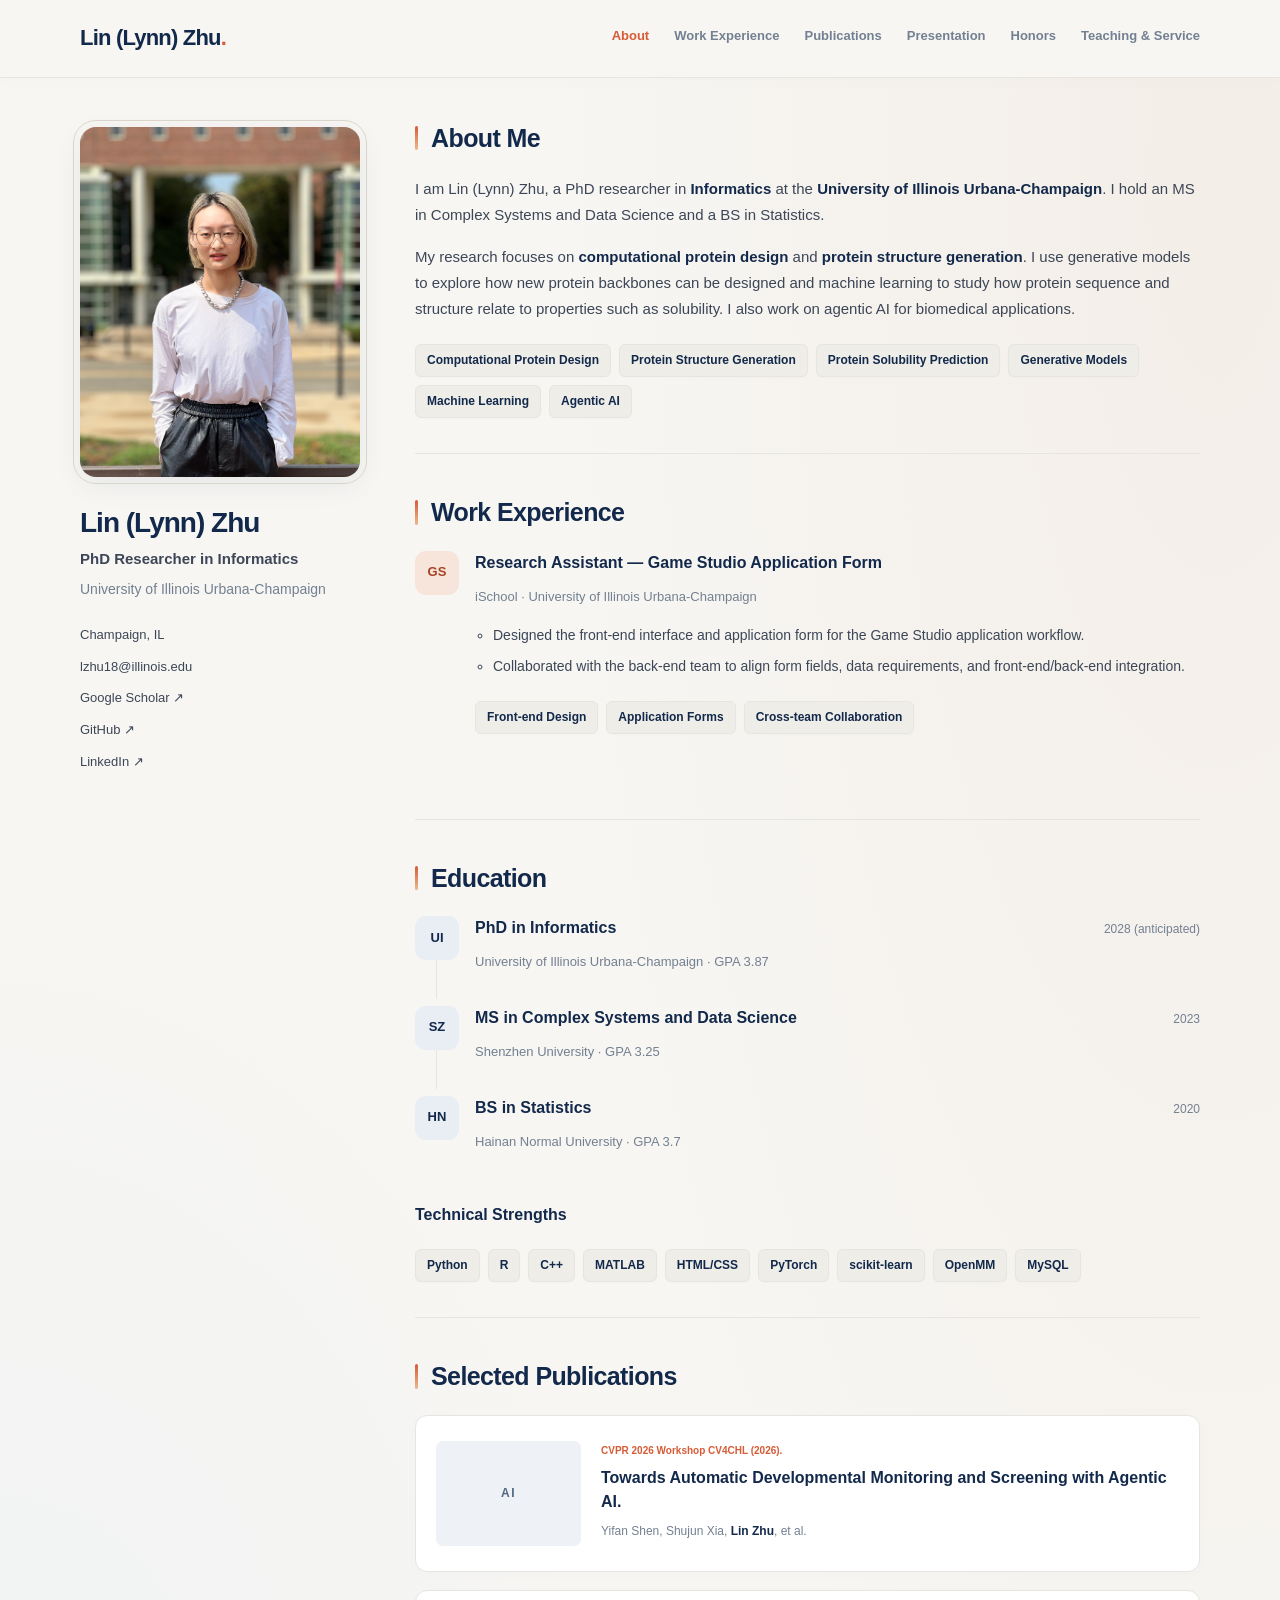
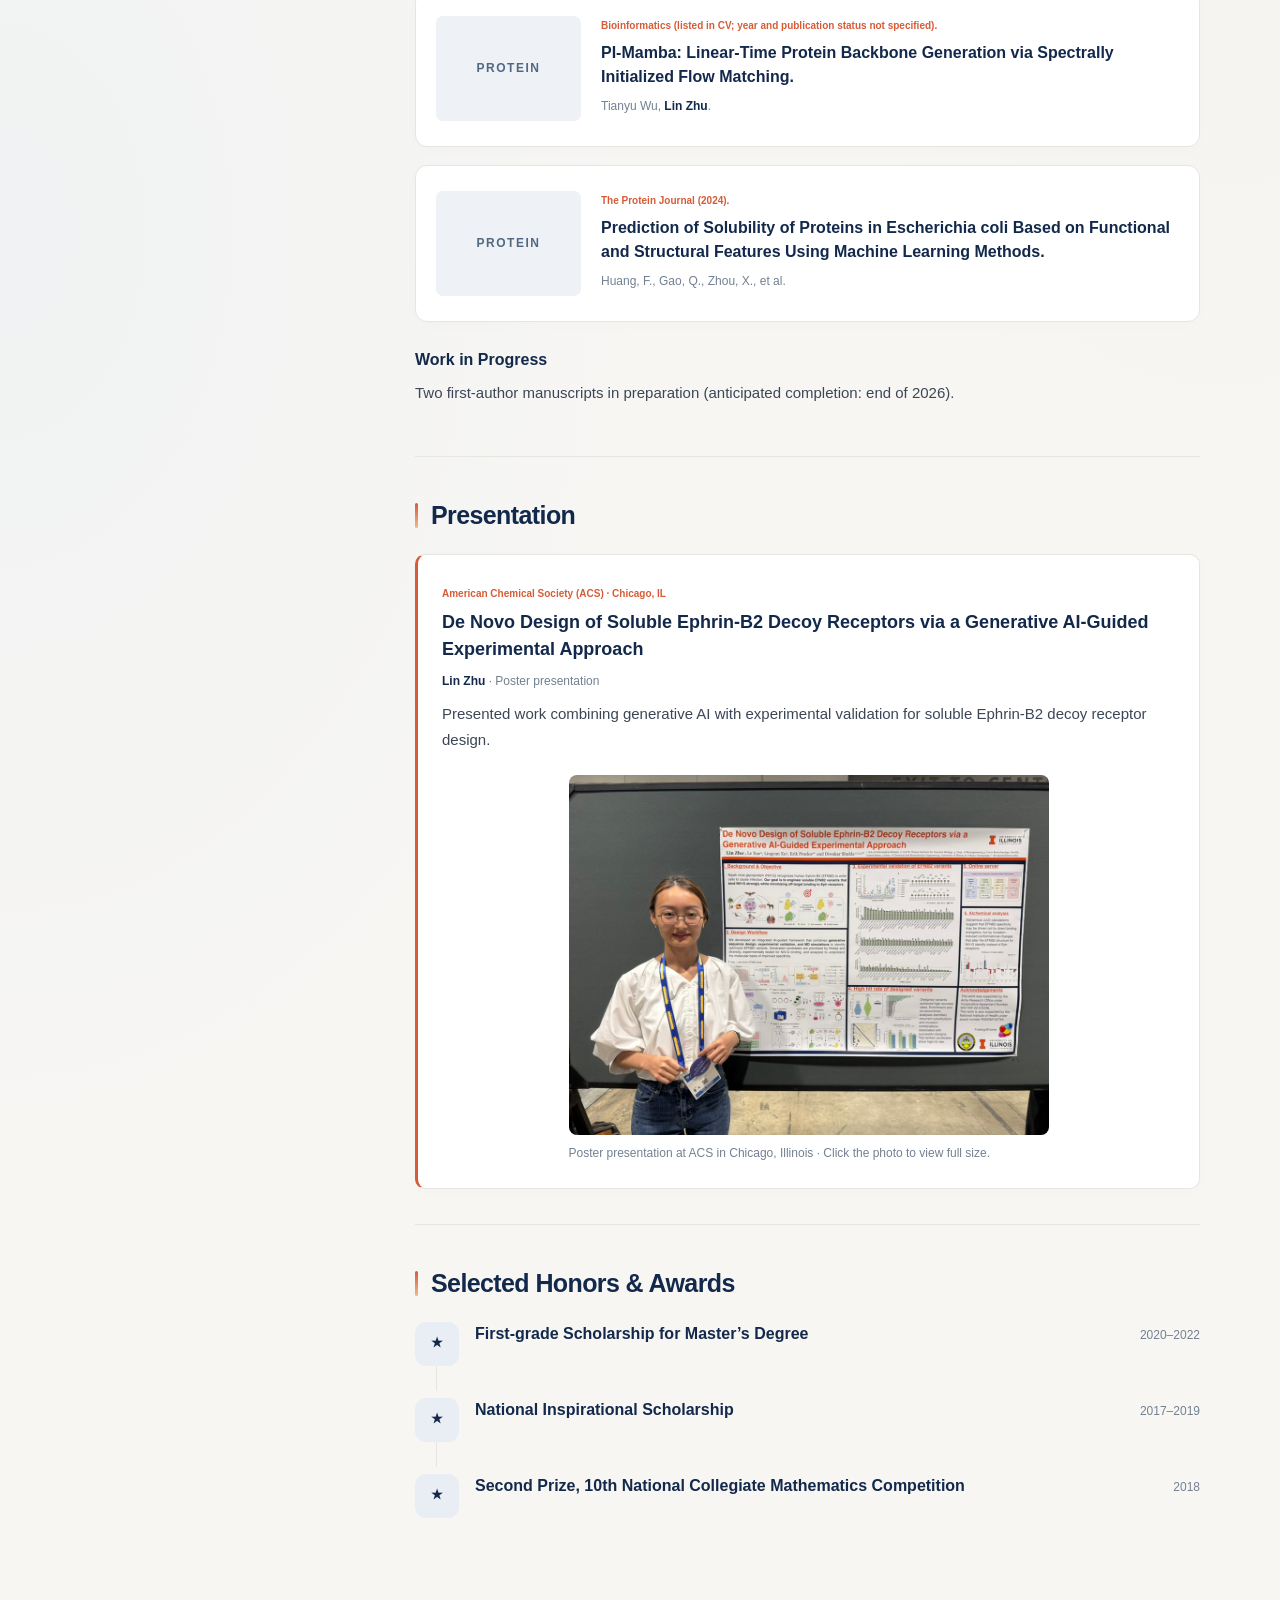
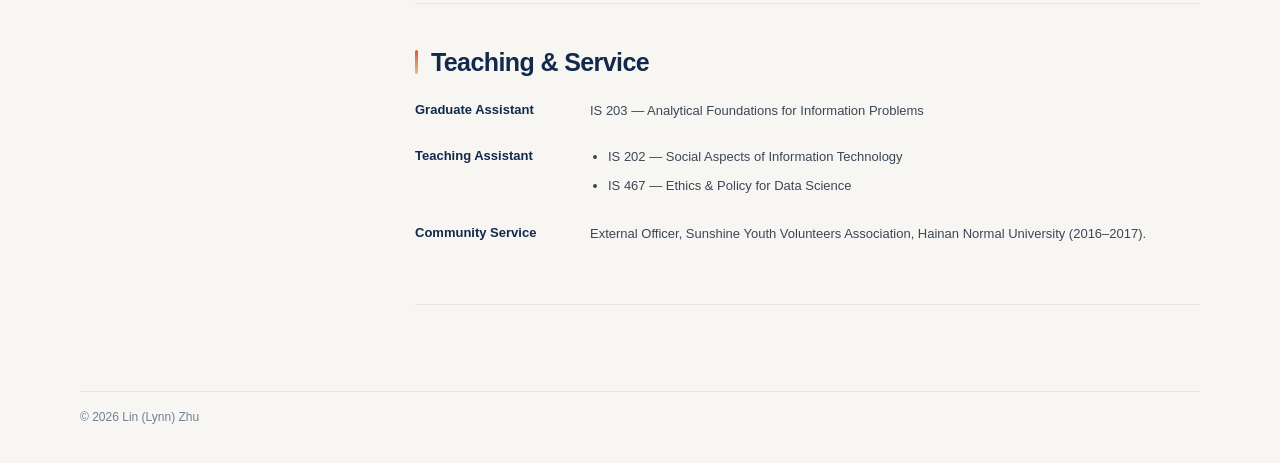
==== commit 43f879d9: "Highlight protein design research on homepage" ====
--- a/index.html
+++ b/index.html
@@ -1,4 +1,4 @@
-<!doctype html><html lang="en"><head><meta charset="utf-8"><meta name="viewport" content="width=device-width, initial-scale=1"><title>Lin (Lynn) Zhu</title><meta name="description" content="Lin (Lynn) Zhu — PhD researcher in Informatics at UIUC. AI, machine learning, deep learning, and generative modeling."><link rel="canonical" href="https://lyn-666.github.io/"><meta name="theme-color" content="#f7f6f3"><link rel="stylesheet" href="static/style.css"></head><body>
+<!doctype html><html lang="en"><head><meta charset="utf-8"><meta name="viewport" content="width=device-width, initial-scale=1"><title>Lin (Lynn) Zhu</title><meta name="description" content="Lin (Lynn) Zhu — PhD researcher in Informatics at UIUC. Research in protein design, protein structure generation, and machine learning for biomedical applications."><link rel="canonical" href="https://lyn-666.github.io/"><meta name="theme-color" content="#f7f6f3"><link rel="stylesheet" href="static/style.css"></head><body>
 <a class="skip-link" href="#about">Skip to content</a>
 <header class="nav"><div class="nav-inner"><a class="brand" href="#about">Lin (Lynn) Zhu<span>.</span></a><nav aria-label="Sections"><ul class="nav-links"><li><a href="#about">About</a></li><li><a href="#experience">Work Experience</a></li><li><a href="#publications">Publications</a></li><li><a href="#presentations">Presentation</a></li><li><a href="#honors">Honors</a></li><li><a href="#service">Teaching & Service</a></li></ul></nav></div></header><div class="layout"><aside class="profile"><img class="avatar" src="static/images/selfpic.jpg?v=20261118" alt="Photo of Lin (Lynn) Zhu"><h1>Lin (Lynn) Zhu</h1><p class="role">PhD Researcher in Informatics</p><p class="affil">University of Illinois Urbana-Champaign</p><ul class="contact"><li>Champaign, IL</li><li><a href="mailto:lzhu18@illinois.edu">lzhu18@illinois.edu</a></li><li><a href="https://scholar.google.com/citations?user=OHUmhqQAAAAJ&amp;hl=en">Google Scholar ↗</a></li><li><a href="https://github.com/Lyn-666">GitHub ↗</a></li><li><a href="https://www.linkedin.com/in/lin-zhu-431a80212">LinkedIn ↗</a></li></ul></aside><main>
-<section class="section" id="about"><h2>About Me</h2><div class="prose"><p>I am Lin (Lynn) Zhu, a PhD researcher in <strong>Informatics</strong> at the <strong>University of Illinois Urbana-Champaign</strong>. I hold an MS in Complex Systems and Data Science and a BS in Statistics.</p><p>My research centers on <strong>AI and machine learning</strong>, particularly <strong>deep learning</strong>, <strong>generative modeling</strong>, and <strong>agentic AI</strong>. I am interested in developing methods for learning, prediction, and generation across domains, with experience in protein modeling and biomedical applications.</p></div><div class="chips" aria-label="Research interests"><span class="chip">Artificial Intelligence</span><span class="chip">Machine Learning</span><span class="chip">Deep Learning</span><span class="chip">Generative Models</span><span class="chip">Agentic AI</span></div></section><section class="section" id="experience"><h2>Work Experience</h2><ol class="timeline"><li class="tl-item"><span class="tl-logo studio" aria-hidden="true">GS</span><div><div class="tl-head"><h3>Research Assistant — Game Studio Application Form</h3></div><p class="tl-org">iSchool · University of Illinois Urbana-Champaign</p><ul class="tl-points"><li>Designed the front-end interface and application form for the Game Studio application workflow.</li><li>Collaborated with the back-end team to align form fields, data requirements, and front-end/back-end integration.</li></ul><div class="chips"><span class="chip">Front-end Design</span><span class="chip">Application Forms</span><span class="chip">Cross-team Collaboration</span></div></div></li></ol></section><section class="section" id="education"><h2>Education</h2><ol class="timeline"><li class="tl-item"><span class="tl-logo" aria-hidden="true">UI</span><div><div class="tl-head"><h3>PhD in Informatics</h3><span class="tl-date">2028 (anticipated)</span></div><p class="tl-org">University of Illinois Urbana-Champaign · GPA 3.87</p></div></li><li class="tl-item"><span class="tl-logo" aria-hidden="true">SZ</span><div><div class="tl-head"><h3>MS in Complex Systems and Data Science</h3><span class="tl-date">2023</span></div><p class="tl-org">Shenzhen University · GPA 3.25</p></div></li><li class="tl-item"><span class="tl-logo" aria-hidden="true">HN</span><div><div class="tl-head"><h3>BS in Statistics</h3><span class="tl-date">2020</span></div><p class="tl-org">Hainan Normal University · GPA 3.7</p></div></li></ol><h3>Technical Strengths</h3><div class="chips"><span class="chip">Python</span><span class="chip">R</span><span class="chip">C++</span><span class="chip">MATLAB</span><span class="chip">HTML/CSS</span><span class="chip">PyTorch</span><span class="chip">scikit-learn</span><span class="chip">OpenMM</span><span class="chip">MySQL</span></div></section><section class="section" id="publications"><h2>Selected Publications</h2><div class="pub-list"><article class="pub"><div class="pub-thumb text-thumb" aria-hidden="true">AI</div><div class="pub-body"><span class="venue">CVPR 2026 Workshop CV4CHL (2026).</span><h3 class="pub-title">Towards Automatic Developmental Monitoring and Screening with Agentic AI.</h3><p class="authors">Yifan Shen, Shujun Xia, <span class="me">Lin Zhu</span>, et al.</p></div></article><article class="pub"><div class="pub-thumb text-thumb" aria-hidden="true">PROTEIN</div><div class="pub-body"><span class="venue">Bioinformatics (listed in CV; year and publication status not specified).</span><h3 class="pub-title">PI-Mamba: Linear-Time Protein Backbone Generation via Spectrally Initialized Flow Matching.</h3><p class="authors">Tianyu Wu, <span class="me">Lin Zhu</span>.</p></div></article><article class="pub"><div class="pub-thumb text-thumb" aria-hidden="true">PROTEIN</div><div class="pub-body"><span class="venue">The Protein Journal (2024).</span><h3 class="pub-title">Prediction of Solubility of Proteins in Escherichia coli Based on Functional and Structural Features Using Machine Learning Methods.</h3><p class="authors">Huang, F., Gao, Q., Zhou, X., et al.</p></div></article></div><h3>Work in Progress</h3><p>Two first-author manuscripts in preparation (anticipated completion: end of 2026).</p></section><section class="section" id="presentations"><h2>Presentation</h2><article class="poster-card"><span class="venue">American Chemical Society (ACS) · Chicago, IL</span><h3>De Novo Design of Soluble Ephrin-B2 Decoy Receptors via a Generative AI-Guided Experimental Approach</h3><p class="authors"><span class="me">Lin Zhu</span> · Poster presentation</p><p>Presented work combining generative AI with experimental validation for soluble Ephrin-B2 decoy receptor design.</p><figure class="poster-photo"><a href="static/images/acs-poster.jpg" target="_blank" rel="noopener" aria-label="View full-size ACS poster presentation photo"><img src="static/images/acs-poster.jpg" alt="Lin Zhu presenting the Ephrin-B2 decoy receptor design poster at ACS" loading="lazy" width="1024" height="768"></a><figcaption>Poster presentation at ACS in Chicago, Illinois · Click the photo to view full size.</figcaption></figure></article></section><section class="section" id="honors"><h2>Selected Honors &amp; Awards</h2><ol class="timeline"><li class="tl-item"><span class="tl-logo" aria-hidden="true">★</span><div><div class="tl-head"><h3>First-grade Scholarship for Master’s Degree</h3><span class="tl-date">2020–2022</span></div><p class="tl-org"></p></div></li><li class="tl-item"><span class="tl-logo" aria-hidden="true">★</span><div><div class="tl-head"><h3>National Inspirational Scholarship</h3><span class="tl-date">2017–2019</span></div><p class="tl-org"></p></div></li><li class="tl-item"><span class="tl-logo" aria-hidden="true">★</span><div><div class="tl-head"><h3>Second Prize, 10th National Collegiate Mathematics Competition</h3><span class="tl-date">2018</span></div><p class="tl-org"></p></div></li></ol></section><section class="section" id="service"><h2>Teaching &amp; Service</h2><div class="service-row"><h3>Graduate Assistant</h3><p>IS 203 — Analytical Foundations for Information Problems</p></div><div class="service-row"><h3>Teaching Assistant</h3><ul><li>IS 202 — Social Aspects of Information Technology</li><li>IS 467 — Ethics &amp; Policy for Data Science</li></ul></div><div class="service-row"><h3>Community Service</h3><p>External Officer, Sunshine Youth Volunteers Association, Hainan Normal University (2016–2017).</p></div></section></main></div><footer class="footer">© <span id="year"></span> Lin (Lynn) Zhu</footer><script defer src="static/nav.js"></script></body></html>+<section class="section" id="about"><h2>About Me</h2><div class="prose"><p>I am Lin (Lynn) Zhu, a PhD researcher in <strong>Informatics</strong> at the <strong>University of Illinois Urbana-Champaign</strong>. I hold an MS in Complex Systems and Data Science and a BS in Statistics.</p><p>My research focuses on <strong>computational protein design</strong> and <strong>protein structure generation</strong>. I use generative models to explore how new protein backbones can be designed and machine learning to study how protein sequence and structure relate to properties such as solubility. I also work on agentic AI for biomedical applications.</p></div><div class="chips" aria-label="Research interests"><span class="chip">Computational Protein Design</span><span class="chip">Protein Structure Generation</span><span class="chip">Protein Solubility Prediction</span><span class="chip">Generative Models</span><span class="chip">Machine Learning</span><span class="chip">Agentic AI</span></div></section><section class="section" id="experience"><h2>Work Experience</h2><ol class="timeline"><li class="tl-item"><span class="tl-logo studio" aria-hidden="true">GS</span><div><div class="tl-head"><h3>Research Assistant — Game Studio Application Form</h3></div><p class="tl-org">iSchool · University of Illinois Urbana-Champaign</p><ul class="tl-points"><li>Designed the front-end interface and application form for the Game Studio application workflow.</li><li>Collaborated with the back-end team to align form fields, data requirements, and front-end/back-end integration.</li></ul><div class="chips"><span class="chip">Front-end Design</span><span class="chip">Application Forms</span><span class="chip">Cross-team Collaboration</span></div></div></li></ol></section><section class="section" id="education"><h2>Education</h2><ol class="timeline"><li class="tl-item"><span class="tl-logo" aria-hidden="true">UI</span><div><div class="tl-head"><h3>PhD in Informatics</h3><span class="tl-date">2028 (anticipated)</span></div><p class="tl-org">University of Illinois Urbana-Champaign · GPA 3.87</p></div></li><li class="tl-item"><span class="tl-logo" aria-hidden="true">SZ</span><div><div class="tl-head"><h3>MS in Complex Systems and Data Science</h3><span class="tl-date">2023</span></div><p class="tl-org">Shenzhen University · GPA 3.25</p></div></li><li class="tl-item"><span class="tl-logo" aria-hidden="true">HN</span><div><div class="tl-head"><h3>BS in Statistics</h3><span class="tl-date">2020</span></div><p class="tl-org">Hainan Normal University · GPA 3.7</p></div></li></ol><h3>Technical Strengths</h3><div class="chips"><span class="chip">Python</span><span class="chip">R</span><span class="chip">C++</span><span class="chip">MATLAB</span><span class="chip">HTML/CSS</span><span class="chip">PyTorch</span><span class="chip">scikit-learn</span><span class="chip">OpenMM</span><span class="chip">MySQL</span></div></section><section class="section" id="publications"><h2>Selected Publications</h2><div class="pub-list"><article class="pub"><div class="pub-thumb text-thumb" aria-hidden="true">AI</div><div class="pub-body"><span class="venue">CVPR 2026 Workshop CV4CHL (2026).</span><h3 class="pub-title">Towards Automatic Developmental Monitoring and Screening with Agentic AI.</h3><p class="authors">Yifan Shen, Shujun Xia, <span class="me">Lin Zhu</span>, et al.</p></div></article><article class="pub"><div class="pub-thumb text-thumb" aria-hidden="true">PROTEIN</div><div class="pub-body"><span class="venue">Bioinformatics (listed in CV; year and publication status not specified).</span><h3 class="pub-title">PI-Mamba: Linear-Time Protein Backbone Generation via Spectrally Initialized Flow Matching.</h3><p class="authors">Tianyu Wu, <span class="me">Lin Zhu</span>.</p></div></article><article class="pub"><div class="pub-thumb text-thumb" aria-hidden="true">PROTEIN</div><div class="pub-body"><span class="venue">The Protein Journal (2024).</span><h3 class="pub-title">Prediction of Solubility of Proteins in Escherichia coli Based on Functional and Structural Features Using Machine Learning Methods.</h3><p class="authors">Huang, F., Gao, Q., Zhou, X., et al.</p></div></article></div><h3>Work in Progress</h3><p>Two first-author manuscripts in preparation (anticipated completion: end of 2026).</p></section><section class="section" id="presentations"><h2>Presentation</h2><article class="poster-card"><span class="venue">American Chemical Society (ACS) · Chicago, IL</span><h3>De Novo Design of Soluble Ephrin-B2 Decoy Receptors via a Generative AI-Guided Experimental Approach</h3><p class="authors"><span class="me">Lin Zhu</span> · Poster presentation</p><p>Presented work combining generative AI with experimental validation for soluble Ephrin-B2 decoy receptor design.</p><figure class="poster-photo"><a href="static/images/acs-poster.jpg" target="_blank" rel="noopener" aria-label="View full-size ACS poster presentation photo"><img src="static/images/acs-poster.jpg" alt="Lin Zhu presenting the Ephrin-B2 decoy receptor design poster at ACS" loading="lazy" width="1024" height="768"></a><figcaption>Poster presentation at ACS in Chicago, Illinois · Click the photo to view full size.</figcaption></figure></article></section><section class="section" id="honors"><h2>Selected Honors &amp; Awards</h2><ol class="timeline"><li class="tl-item"><span class="tl-logo" aria-hidden="true">★</span><div><div class="tl-head"><h3>First-grade Scholarship for Master’s Degree</h3><span class="tl-date">2020–2022</span></div><p class="tl-org"></p></div></li><li class="tl-item"><span class="tl-logo" aria-hidden="true">★</span><div><div class="tl-head"><h3>National Inspirational Scholarship</h3><span class="tl-date">2017–2019</span></div><p class="tl-org"></p></div></li><li class="tl-item"><span class="tl-logo" aria-hidden="true">★</span><div><div class="tl-head"><h3>Second Prize, 10th National Collegiate Mathematics Competition</h3><span class="tl-date">2018</span></div><p class="tl-org"></p></div></li></ol></section><section class="section" id="service"><h2>Teaching &amp; Service</h2><div class="service-row"><h3>Graduate Assistant</h3><p>IS 203 — Analytical Foundations for Information Problems</p></div><div class="service-row"><h3>Teaching Assistant</h3><ul><li>IS 202 — Social Aspects of Information Technology</li><li>IS 467 — Ethics &amp; Policy for Data Science</li></ul></div><div class="service-row"><h3>Community Service</h3><p>External Officer, Sunshine Youth Volunteers Association, Hainan Normal University (2016–2017).</p></div></section></main></div><footer class="footer">© <span id="year"></span> Lin (Lynn) Zhu</footer><script defer src="static/nav.js"></script></body></html>
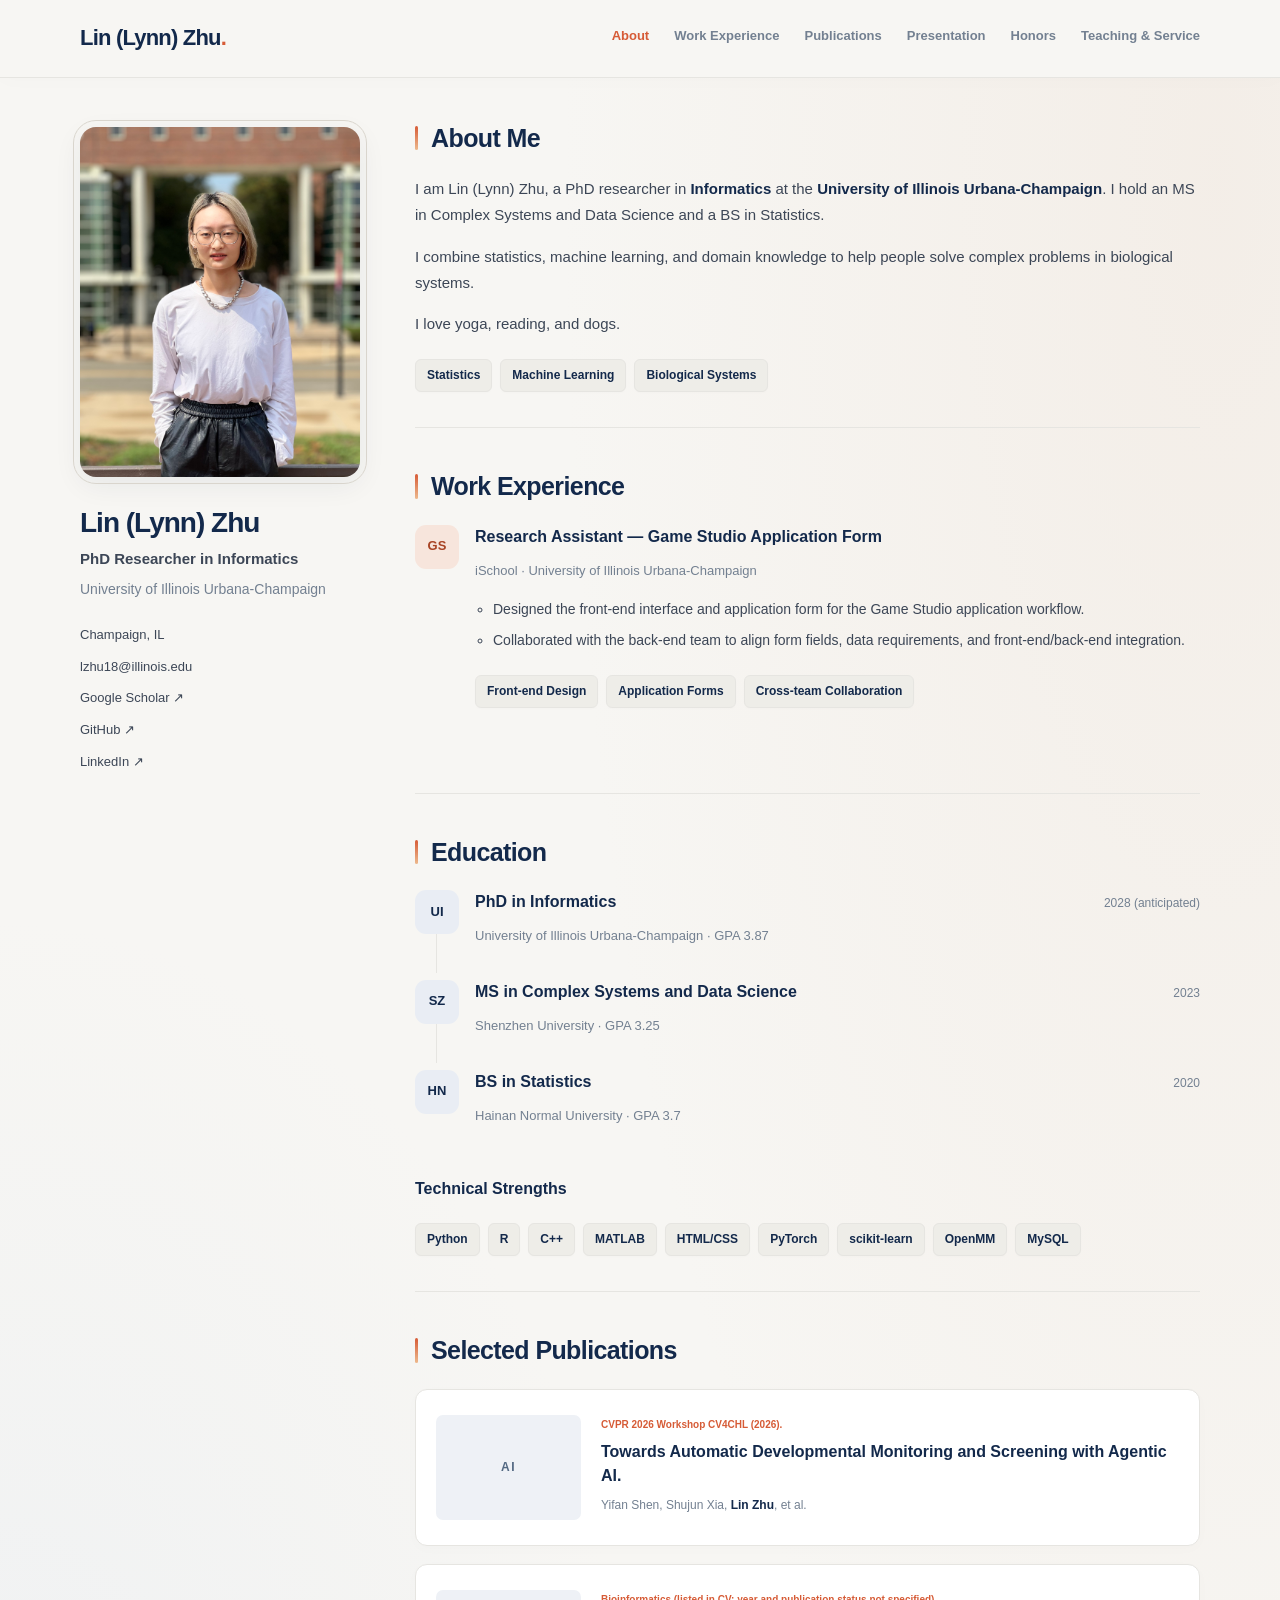
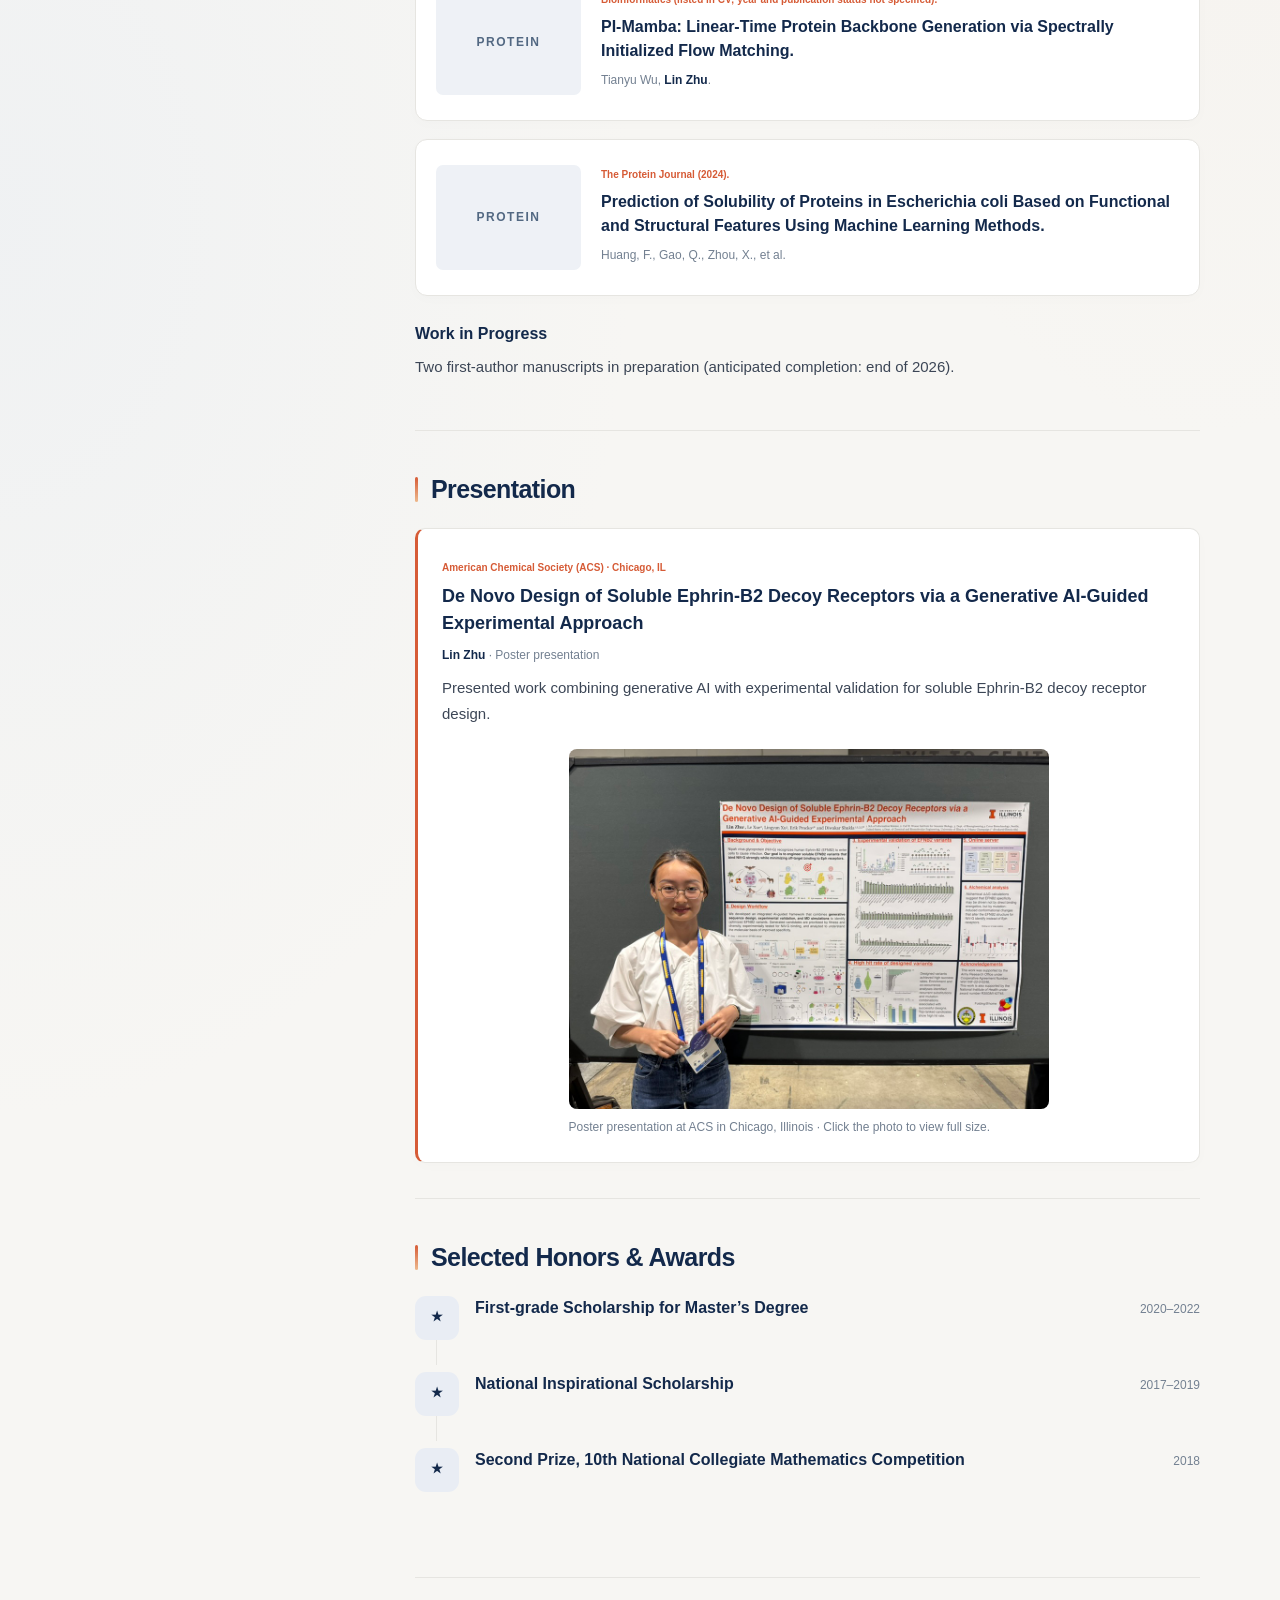
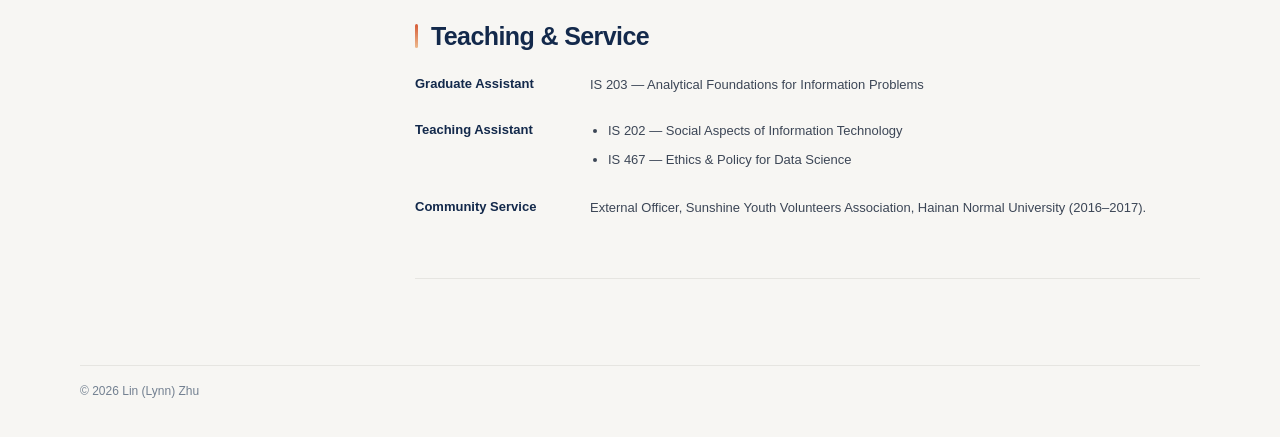
==== commit 953d660e: "Use LinkedIn introduction on homepage" ====
--- a/index.html
+++ b/index.html
@@ -1,4 +1,4 @@
-<!doctype html><html lang="en"><head><meta charset="utf-8"><meta name="viewport" content="width=device-width, initial-scale=1"><title>Lin (Lynn) Zhu</title><meta name="description" content="Lin (Lynn) Zhu — PhD researcher in Informatics at UIUC. Research in protein design, protein structure generation, and machine learning for biomedical applications."><link rel="canonical" href="https://lyn-666.github.io/"><meta name="theme-color" content="#f7f6f3"><link rel="stylesheet" href="static/style.css"></head><body>
+<!doctype html><html lang="en"><head><meta charset="utf-8"><meta name="viewport" content="width=device-width, initial-scale=1"><title>Lin (Lynn) Zhu</title><meta name="description" content="Lin (Lynn) Zhu — PhD researcher in Informatics at UIUC. I combine statistics, machine learning, and domain knowledge to help people solve complex problems in biological systems."><link rel="canonical" href="https://lyn-666.github.io/"><meta name="theme-color" content="#f7f6f3"><link rel="stylesheet" href="static/style.css"></head><body>
 <a class="skip-link" href="#about">Skip to content</a>
 <header class="nav"><div class="nav-inner"><a class="brand" href="#about">Lin (Lynn) Zhu<span>.</span></a><nav aria-label="Sections"><ul class="nav-links"><li><a href="#about">About</a></li><li><a href="#experience">Work Experience</a></li><li><a href="#publications">Publications</a></li><li><a href="#presentations">Presentation</a></li><li><a href="#honors">Honors</a></li><li><a href="#service">Teaching & Service</a></li></ul></nav></div></header><div class="layout"><aside class="profile"><img class="avatar" src="static/images/selfpic.jpg?v=20261118" alt="Photo of Lin (Lynn) Zhu"><h1>Lin (Lynn) Zhu</h1><p class="role">PhD Researcher in Informatics</p><p class="affil">University of Illinois Urbana-Champaign</p><ul class="contact"><li>Champaign, IL</li><li><a href="mailto:lzhu18@illinois.edu">lzhu18@illinois.edu</a></li><li><a href="https://scholar.google.com/citations?user=OHUmhqQAAAAJ&amp;hl=en">Google Scholar ↗</a></li><li><a href="https://github.com/Lyn-666">GitHub ↗</a></li><li><a href="https://www.linkedin.com/in/lin-zhu-431a80212">LinkedIn ↗</a></li></ul></aside><main>
-<section class="section" id="about"><h2>About Me</h2><div class="prose"><p>I am Lin (Lynn) Zhu, a PhD researcher in <strong>Informatics</strong> at the <strong>University of Illinois Urbana-Champaign</strong>. I hold an MS in Complex Systems and Data Science and a BS in Statistics.</p><p>My research focuses on <strong>computational protein design</strong> and <strong>protein structure generation</strong>. I use generative models to explore how new protein backbones can be designed and machine learning to study how protein sequence and structure relate to properties such as solubility. I also work on agentic AI for biomedical applications.</p></div><div class="chips" aria-label="Research interests"><span class="chip">Computational Protein Design</span><span class="chip">Protein Structure Generation</span><span class="chip">Protein Solubility Prediction</span><span class="chip">Generative Models</span><span class="chip">Machine Learning</span><span class="chip">Agentic AI</span></div></section><section class="section" id="experience"><h2>Work Experience</h2><ol class="timeline"><li class="tl-item"><span class="tl-logo studio" aria-hidden="true">GS</span><div><div class="tl-head"><h3>Research Assistant — Game Studio Application Form</h3></div><p class="tl-org">iSchool · University of Illinois Urbana-Champaign</p><ul class="tl-points"><li>Designed the front-end interface and application form for the Game Studio application workflow.</li><li>Collaborated with the back-end team to align form fields, data requirements, and front-end/back-end integration.</li></ul><div class="chips"><span class="chip">Front-end Design</span><span class="chip">Application Forms</span><span class="chip">Cross-team Collaboration</span></div></div></li></ol></section><section class="section" id="education"><h2>Education</h2><ol class="timeline"><li class="tl-item"><span class="tl-logo" aria-hidden="true">UI</span><div><div class="tl-head"><h3>PhD in Informatics</h3><span class="tl-date">2028 (anticipated)</span></div><p class="tl-org">University of Illinois Urbana-Champaign · GPA 3.87</p></div></li><li class="tl-item"><span class="tl-logo" aria-hidden="true">SZ</span><div><div class="tl-head"><h3>MS in Complex Systems and Data Science</h3><span class="tl-date">2023</span></div><p class="tl-org">Shenzhen University · GPA 3.25</p></div></li><li class="tl-item"><span class="tl-logo" aria-hidden="true">HN</span><div><div class="tl-head"><h3>BS in Statistics</h3><span class="tl-date">2020</span></div><p class="tl-org">Hainan Normal University · GPA 3.7</p></div></li></ol><h3>Technical Strengths</h3><div class="chips"><span class="chip">Python</span><span class="chip">R</span><span class="chip">C++</span><span class="chip">MATLAB</span><span class="chip">HTML/CSS</span><span class="chip">PyTorch</span><span class="chip">scikit-learn</span><span class="chip">OpenMM</span><span class="chip">MySQL</span></div></section><section class="section" id="publications"><h2>Selected Publications</h2><div class="pub-list"><article class="pub"><div class="pub-thumb text-thumb" aria-hidden="true">AI</div><div class="pub-body"><span class="venue">CVPR 2026 Workshop CV4CHL (2026).</span><h3 class="pub-title">Towards Automatic Developmental Monitoring and Screening with Agentic AI.</h3><p class="authors">Yifan Shen, Shujun Xia, <span class="me">Lin Zhu</span>, et al.</p></div></article><article class="pub"><div class="pub-thumb text-thumb" aria-hidden="true">PROTEIN</div><div class="pub-body"><span class="venue">Bioinformatics (listed in CV; year and publication status not specified).</span><h3 class="pub-title">PI-Mamba: Linear-Time Protein Backbone Generation via Spectrally Initialized Flow Matching.</h3><p class="authors">Tianyu Wu, <span class="me">Lin Zhu</span>.</p></div></article><article class="pub"><div class="pub-thumb text-thumb" aria-hidden="true">PROTEIN</div><div class="pub-body"><span class="venue">The Protein Journal (2024).</span><h3 class="pub-title">Prediction of Solubility of Proteins in Escherichia coli Based on Functional and Structural Features Using Machine Learning Methods.</h3><p class="authors">Huang, F., Gao, Q., Zhou, X., et al.</p></div></article></div><h3>Work in Progress</h3><p>Two first-author manuscripts in preparation (anticipated completion: end of 2026).</p></section><section class="section" id="presentations"><h2>Presentation</h2><article class="poster-card"><span class="venue">American Chemical Society (ACS) · Chicago, IL</span><h3>De Novo Design of Soluble Ephrin-B2 Decoy Receptors via a Generative AI-Guided Experimental Approach</h3><p class="authors"><span class="me">Lin Zhu</span> · Poster presentation</p><p>Presented work combining generative AI with experimental validation for soluble Ephrin-B2 decoy receptor design.</p><figure class="poster-photo"><a href="static/images/acs-poster.jpg" target="_blank" rel="noopener" aria-label="View full-size ACS poster presentation photo"><img src="static/images/acs-poster.jpg" alt="Lin Zhu presenting the Ephrin-B2 decoy receptor design poster at ACS" loading="lazy" width="1024" height="768"></a><figcaption>Poster presentation at ACS in Chicago, Illinois · Click the photo to view full size.</figcaption></figure></article></section><section class="section" id="honors"><h2>Selected Honors &amp; Awards</h2><ol class="timeline"><li class="tl-item"><span class="tl-logo" aria-hidden="true">★</span><div><div class="tl-head"><h3>First-grade Scholarship for Master’s Degree</h3><span class="tl-date">2020–2022</span></div><p class="tl-org"></p></div></li><li class="tl-item"><span class="tl-logo" aria-hidden="true">★</span><div><div class="tl-head"><h3>National Inspirational Scholarship</h3><span class="tl-date">2017–2019</span></div><p class="tl-org"></p></div></li><li class="tl-item"><span class="tl-logo" aria-hidden="true">★</span><div><div class="tl-head"><h3>Second Prize, 10th National Collegiate Mathematics Competition</h3><span class="tl-date">2018</span></div><p class="tl-org"></p></div></li></ol></section><section class="section" id="service"><h2>Teaching &amp; Service</h2><div class="service-row"><h3>Graduate Assistant</h3><p>IS 203 — Analytical Foundations for Information Problems</p></div><div class="service-row"><h3>Teaching Assistant</h3><ul><li>IS 202 — Social Aspects of Information Technology</li><li>IS 467 — Ethics &amp; Policy for Data Science</li></ul></div><div class="service-row"><h3>Community Service</h3><p>External Officer, Sunshine Youth Volunteers Association, Hainan Normal University (2016–2017).</p></div></section></main></div><footer class="footer">© <span id="year"></span> Lin (Lynn) Zhu</footer><script defer src="static/nav.js"></script></body></html>+<section class="section" id="about"><h2>About Me</h2><div class="prose"><p>I am Lin (Lynn) Zhu, a PhD researcher in <strong>Informatics</strong> at the <strong>University of Illinois Urbana-Champaign</strong>. I hold an MS in Complex Systems and Data Science and a BS in Statistics.</p><p>I combine statistics, machine learning, and domain knowledge to help people solve complex problems in biological systems.</p><p>I love yoga, reading, and dogs.</p></div><div class="chips" aria-label="Research interests"><span class="chip">Statistics</span><span class="chip">Machine Learning</span><span class="chip">Biological Systems</span></div></section><section class="section" id="experience"><h2>Work Experience</h2><ol class="timeline"><li class="tl-item"><span class="tl-logo studio" aria-hidden="true">GS</span><div><div class="tl-head"><h3>Research Assistant — Game Studio Application Form</h3></div><p class="tl-org">iSchool · University of Illinois Urbana-Champaign</p><ul class="tl-points"><li>Designed the front-end interface and application form for the Game Studio application workflow.</li><li>Collaborated with the back-end team to align form fields, data requirements, and front-end/back-end integration.</li></ul><div class="chips"><span class="chip">Front-end Design</span><span class="chip">Application Forms</span><span class="chip">Cross-team Collaboration</span></div></div></li></ol></section><section class="section" id="education"><h2>Education</h2><ol class="timeline"><li class="tl-item"><span class="tl-logo" aria-hidden="true">UI</span><div><div class="tl-head"><h3>PhD in Informatics</h3><span class="tl-date">2028 (anticipated)</span></div><p class="tl-org">University of Illinois Urbana-Champaign · GPA 3.87</p></div></li><li class="tl-item"><span class="tl-logo" aria-hidden="true">SZ</span><div><div class="tl-head"><h3>MS in Complex Systems and Data Science</h3><span class="tl-date">2023</span></div><p class="tl-org">Shenzhen University · GPA 3.25</p></div></li><li class="tl-item"><span class="tl-logo" aria-hidden="true">HN</span><div><div class="tl-head"><h3>BS in Statistics</h3><span class="tl-date">2020</span></div><p class="tl-org">Hainan Normal University · GPA 3.7</p></div></li></ol><h3>Technical Strengths</h3><div class="chips"><span class="chip">Python</span><span class="chip">R</span><span class="chip">C++</span><span class="chip">MATLAB</span><span class="chip">HTML/CSS</span><span class="chip">PyTorch</span><span class="chip">scikit-learn</span><span class="chip">OpenMM</span><span class="chip">MySQL</span></div></section><section class="section" id="publications"><h2>Selected Publications</h2><div class="pub-list"><article class="pub"><div class="pub-thumb text-thumb" aria-hidden="true">AI</div><div class="pub-body"><span class="venue">CVPR 2026 Workshop CV4CHL (2026).</span><h3 class="pub-title">Towards Automatic Developmental Monitoring and Screening with Agentic AI.</h3><p class="authors">Yifan Shen, Shujun Xia, <span class="me">Lin Zhu</span>, et al.</p></div></article><article class="pub"><div class="pub-thumb text-thumb" aria-hidden="true">PROTEIN</div><div class="pub-body"><span class="venue">Bioinformatics (listed in CV; year and publication status not specified).</span><h3 class="pub-title">PI-Mamba: Linear-Time Protein Backbone Generation via Spectrally Initialized Flow Matching.</h3><p class="authors">Tianyu Wu, <span class="me">Lin Zhu</span>.</p></div></article><article class="pub"><div class="pub-thumb text-thumb" aria-hidden="true">PROTEIN</div><div class="pub-body"><span class="venue">The Protein Journal (2024).</span><h3 class="pub-title">Prediction of Solubility of Proteins in Escherichia coli Based on Functional and Structural Features Using Machine Learning Methods.</h3><p class="authors">Huang, F., Gao, Q., Zhou, X., et al.</p></div></article></div><h3>Work in Progress</h3><p>Two first-author manuscripts in preparation (anticipated completion: end of 2026).</p></section><section class="section" id="presentations"><h2>Presentation</h2><article class="poster-card"><span class="venue">American Chemical Society (ACS) · Chicago, IL</span><h3>De Novo Design of Soluble Ephrin-B2 Decoy Receptors via a Generative AI-Guided Experimental Approach</h3><p class="authors"><span class="me">Lin Zhu</span> · Poster presentation</p><p>Presented work combining generative AI with experimental validation for soluble Ephrin-B2 decoy receptor design.</p><figure class="poster-photo"><a href="static/images/acs-poster.jpg" target="_blank" rel="noopener" aria-label="View full-size ACS poster presentation photo"><img src="static/images/acs-poster.jpg" alt="Lin Zhu presenting the Ephrin-B2 decoy receptor design poster at ACS" loading="lazy" width="1024" height="768"></a><figcaption>Poster presentation at ACS in Chicago, Illinois · Click the photo to view full size.</figcaption></figure></article></section><section class="section" id="honors"><h2>Selected Honors &amp; Awards</h2><ol class="timeline"><li class="tl-item"><span class="tl-logo" aria-hidden="true">★</span><div><div class="tl-head"><h3>First-grade Scholarship for Master’s Degree</h3><span class="tl-date">2020–2022</span></div><p class="tl-org"></p></div></li><li class="tl-item"><span class="tl-logo" aria-hidden="true">★</span><div><div class="tl-head"><h3>National Inspirational Scholarship</h3><span class="tl-date">2017–2019</span></div><p class="tl-org"></p></div></li><li class="tl-item"><span class="tl-logo" aria-hidden="true">★</span><div><div class="tl-head"><h3>Second Prize, 10th National Collegiate Mathematics Competition</h3><span class="tl-date">2018</span></div><p class="tl-org"></p></div></li></ol></section><section class="section" id="service"><h2>Teaching &amp; Service</h2><div class="service-row"><h3>Graduate Assistant</h3><p>IS 203 — Analytical Foundations for Information Problems</p></div><div class="service-row"><h3>Teaching Assistant</h3><ul><li>IS 202 — Social Aspects of Information Technology</li><li>IS 467 — Ethics &amp; Policy for Data Science</li></ul></div><div class="service-row"><h3>Community Service</h3><p>External Officer, Sunshine Youth Volunteers Association, Hainan Normal University (2016–2017).</p></div></section></main></div><footer class="footer">© <span id="year"></span> Lin (Lynn) Zhu</footer><script defer src="static/nav.js"></script></body></html>
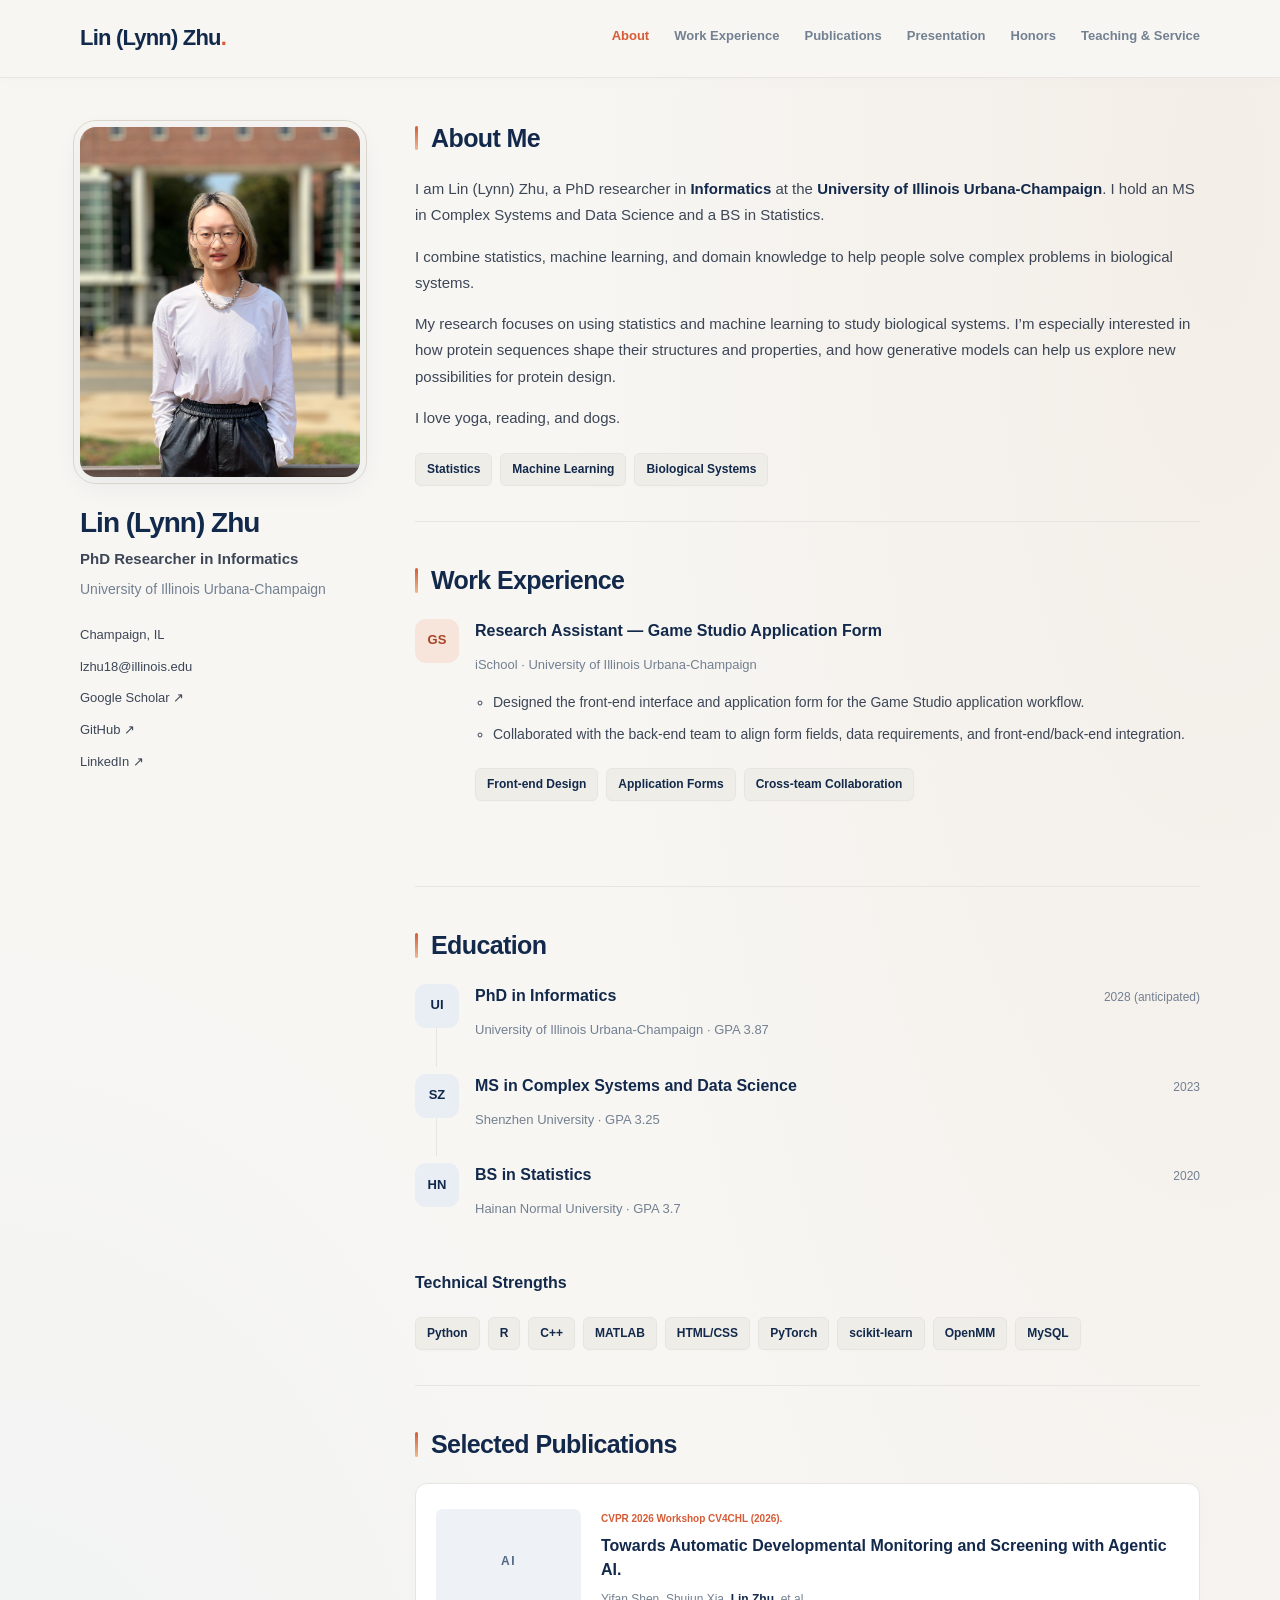
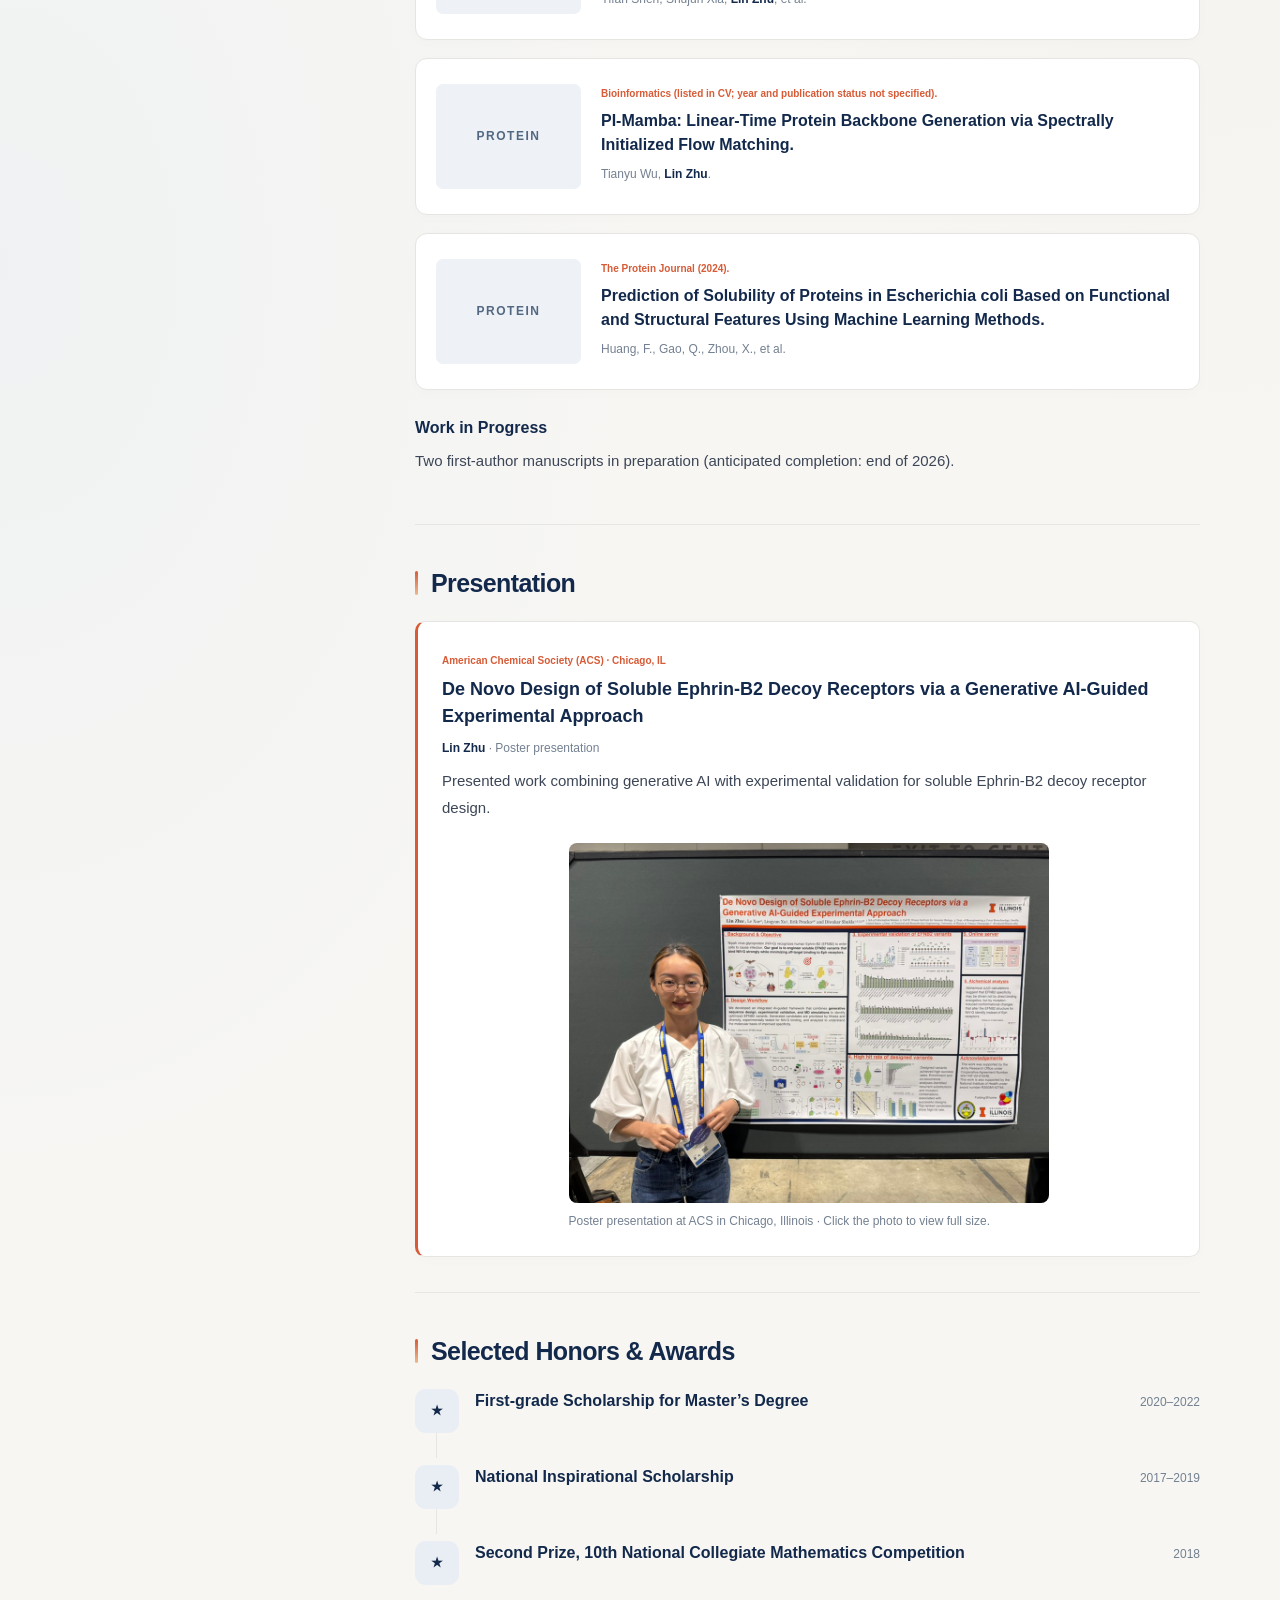
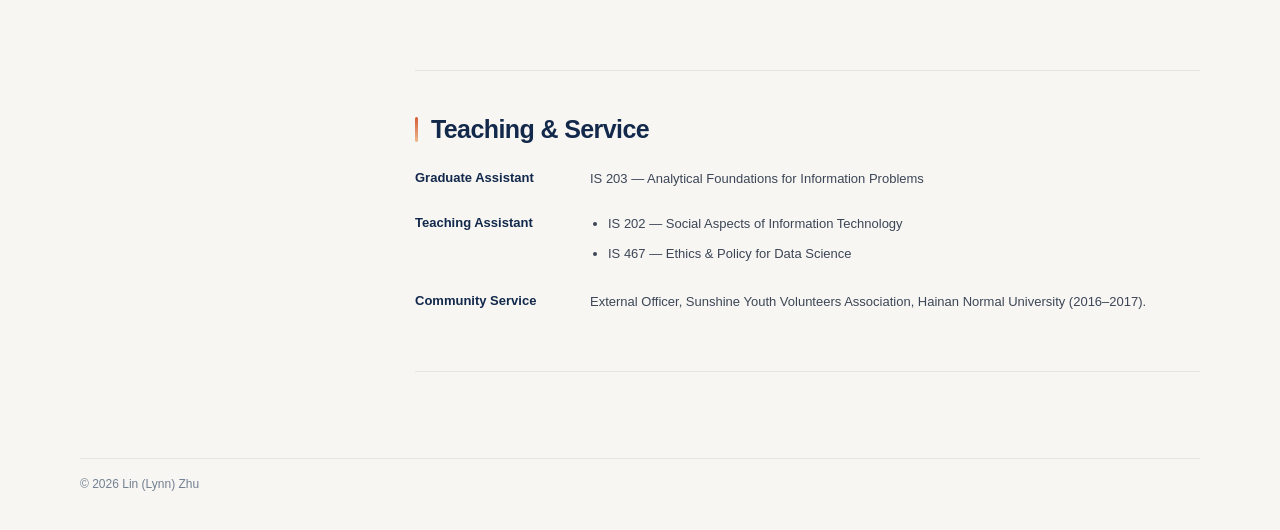
==== commit 507a7066: "Add research paragraph to homepage introduction" ====
--- a/index.html
+++ b/index.html
@@ -1,4 +1,4 @@
 <!doctype html><html lang="en"><head><meta charset="utf-8"><meta name="viewport" content="width=device-width, initial-scale=1"><title>Lin (Lynn) Zhu</title><meta name="description" content="Lin (Lynn) Zhu — PhD researcher in Informatics at UIUC. I combine statistics, machine learning, and domain knowledge to help people solve complex problems in biological systems."><link rel="canonical" href="https://lyn-666.github.io/"><meta name="theme-color" content="#f7f6f3"><link rel="stylesheet" href="static/style.css"></head><body>
 <a class="skip-link" href="#about">Skip to content</a>
 <header class="nav"><div class="nav-inner"><a class="brand" href="#about">Lin (Lynn) Zhu<span>.</span></a><nav aria-label="Sections"><ul class="nav-links"><li><a href="#about">About</a></li><li><a href="#experience">Work Experience</a></li><li><a href="#publications">Publications</a></li><li><a href="#presentations">Presentation</a></li><li><a href="#honors">Honors</a></li><li><a href="#service">Teaching & Service</a></li></ul></nav></div></header><div class="layout"><aside class="profile"><img class="avatar" src="static/images/selfpic.jpg?v=20261118" alt="Photo of Lin (Lynn) Zhu"><h1>Lin (Lynn) Zhu</h1><p class="role">PhD Researcher in Informatics</p><p class="affil">University of Illinois Urbana-Champaign</p><ul class="contact"><li>Champaign, IL</li><li><a href="mailto:lzhu18@illinois.edu">lzhu18@illinois.edu</a></li><li><a href="https://scholar.google.com/citations?user=OHUmhqQAAAAJ&amp;hl=en">Google Scholar ↗</a></li><li><a href="https://github.com/Lyn-666">GitHub ↗</a></li><li><a href="https://www.linkedin.com/in/lin-zhu-431a80212">LinkedIn ↗</a></li></ul></aside><main>
-<section class="section" id="about"><h2>About Me</h2><div class="prose"><p>I am Lin (Lynn) Zhu, a PhD researcher in <strong>Informatics</strong> at the <strong>University of Illinois Urbana-Champaign</strong>. I hold an MS in Complex Systems and Data Science and a BS in Statistics.</p><p>I combine statistics, machine learning, and domain knowledge to help people solve complex problems in biological systems.</p><p>I love yoga, reading, and dogs.</p></div><div class="chips" aria-label="Research interests"><span class="chip">Statistics</span><span class="chip">Machine Learning</span><span class="chip">Biological Systems</span></div></section><section class="section" id="experience"><h2>Work Experience</h2><ol class="timeline"><li class="tl-item"><span class="tl-logo studio" aria-hidden="true">GS</span><div><div class="tl-head"><h3>Research Assistant — Game Studio Application Form</h3></div><p class="tl-org">iSchool · University of Illinois Urbana-Champaign</p><ul class="tl-points"><li>Designed the front-end interface and application form for the Game Studio application workflow.</li><li>Collaborated with the back-end team to align form fields, data requirements, and front-end/back-end integration.</li></ul><div class="chips"><span class="chip">Front-end Design</span><span class="chip">Application Forms</span><span class="chip">Cross-team Collaboration</span></div></div></li></ol></section><section class="section" id="education"><h2>Education</h2><ol class="timeline"><li class="tl-item"><span class="tl-logo" aria-hidden="true">UI</span><div><div class="tl-head"><h3>PhD in Informatics</h3><span class="tl-date">2028 (anticipated)</span></div><p class="tl-org">University of Illinois Urbana-Champaign · GPA 3.87</p></div></li><li class="tl-item"><span class="tl-logo" aria-hidden="true">SZ</span><div><div class="tl-head"><h3>MS in Complex Systems and Data Science</h3><span class="tl-date">2023</span></div><p class="tl-org">Shenzhen University · GPA 3.25</p></div></li><li class="tl-item"><span class="tl-logo" aria-hidden="true">HN</span><div><div class="tl-head"><h3>BS in Statistics</h3><span class="tl-date">2020</span></div><p class="tl-org">Hainan Normal University · GPA 3.7</p></div></li></ol><h3>Technical Strengths</h3><div class="chips"><span class="chip">Python</span><span class="chip">R</span><span class="chip">C++</span><span class="chip">MATLAB</span><span class="chip">HTML/CSS</span><span class="chip">PyTorch</span><span class="chip">scikit-learn</span><span class="chip">OpenMM</span><span class="chip">MySQL</span></div></section><section class="section" id="publications"><h2>Selected Publications</h2><div class="pub-list"><article class="pub"><div class="pub-thumb text-thumb" aria-hidden="true">AI</div><div class="pub-body"><span class="venue">CVPR 2026 Workshop CV4CHL (2026).</span><h3 class="pub-title">Towards Automatic Developmental Monitoring and Screening with Agentic AI.</h3><p class="authors">Yifan Shen, Shujun Xia, <span class="me">Lin Zhu</span>, et al.</p></div></article><article class="pub"><div class="pub-thumb text-thumb" aria-hidden="true">PROTEIN</div><div class="pub-body"><span class="venue">Bioinformatics (listed in CV; year and publication status not specified).</span><h3 class="pub-title">PI-Mamba: Linear-Time Protein Backbone Generation via Spectrally Initialized Flow Matching.</h3><p class="authors">Tianyu Wu, <span class="me">Lin Zhu</span>.</p></div></article><article class="pub"><div class="pub-thumb text-thumb" aria-hidden="true">PROTEIN</div><div class="pub-body"><span class="venue">The Protein Journal (2024).</span><h3 class="pub-title">Prediction of Solubility of Proteins in Escherichia coli Based on Functional and Structural Features Using Machine Learning Methods.</h3><p class="authors">Huang, F., Gao, Q., Zhou, X., et al.</p></div></article></div><h3>Work in Progress</h3><p>Two first-author manuscripts in preparation (anticipated completion: end of 2026).</p></section><section class="section" id="presentations"><h2>Presentation</h2><article class="poster-card"><span class="venue">American Chemical Society (ACS) · Chicago, IL</span><h3>De Novo Design of Soluble Ephrin-B2 Decoy Receptors via a Generative AI-Guided Experimental Approach</h3><p class="authors"><span class="me">Lin Zhu</span> · Poster presentation</p><p>Presented work combining generative AI with experimental validation for soluble Ephrin-B2 decoy receptor design.</p><figure class="poster-photo"><a href="static/images/acs-poster.jpg" target="_blank" rel="noopener" aria-label="View full-size ACS poster presentation photo"><img src="static/images/acs-poster.jpg" alt="Lin Zhu presenting the Ephrin-B2 decoy receptor design poster at ACS" loading="lazy" width="1024" height="768"></a><figcaption>Poster presentation at ACS in Chicago, Illinois · Click the photo to view full size.</figcaption></figure></article></section><section class="section" id="honors"><h2>Selected Honors &amp; Awards</h2><ol class="timeline"><li class="tl-item"><span class="tl-logo" aria-hidden="true">★</span><div><div class="tl-head"><h3>First-grade Scholarship for Master’s Degree</h3><span class="tl-date">2020–2022</span></div><p class="tl-org"></p></div></li><li class="tl-item"><span class="tl-logo" aria-hidden="true">★</span><div><div class="tl-head"><h3>National Inspirational Scholarship</h3><span class="tl-date">2017–2019</span></div><p class="tl-org"></p></div></li><li class="tl-item"><span class="tl-logo" aria-hidden="true">★</span><div><div class="tl-head"><h3>Second Prize, 10th National Collegiate Mathematics Competition</h3><span class="tl-date">2018</span></div><p class="tl-org"></p></div></li></ol></section><section class="section" id="service"><h2>Teaching &amp; Service</h2><div class="service-row"><h3>Graduate Assistant</h3><p>IS 203 — Analytical Foundations for Information Problems</p></div><div class="service-row"><h3>Teaching Assistant</h3><ul><li>IS 202 — Social Aspects of Information Technology</li><li>IS 467 — Ethics &amp; Policy for Data Science</li></ul></div><div class="service-row"><h3>Community Service</h3><p>External Officer, Sunshine Youth Volunteers Association, Hainan Normal University (2016–2017).</p></div></section></main></div><footer class="footer">© <span id="year"></span> Lin (Lynn) Zhu</footer><script defer src="static/nav.js"></script></body></html>+<section class="section" id="about"><h2>About Me</h2><div class="prose"><p>I am Lin (Lynn) Zhu, a PhD researcher in <strong>Informatics</strong> at the <strong>University of Illinois Urbana-Champaign</strong>. I hold an MS in Complex Systems and Data Science and a BS in Statistics.</p><p>I combine statistics, machine learning, and domain knowledge to help people solve complex problems in biological systems.</p><p>My research focuses on using statistics and machine learning to study biological systems. I’m especially interested in how protein sequences shape their structures and properties, and how generative models can help us explore new possibilities for protein design.</p><p>I love yoga, reading, and dogs.</p></div><div class="chips" aria-label="Research interests"><span class="chip">Statistics</span><span class="chip">Machine Learning</span><span class="chip">Biological Systems</span></div></section><section class="section" id="experience"><h2>Work Experience</h2><ol class="timeline"><li class="tl-item"><span class="tl-logo studio" aria-hidden="true">GS</span><div><div class="tl-head"><h3>Research Assistant — Game Studio Application Form</h3></div><p class="tl-org">iSchool · University of Illinois Urbana-Champaign</p><ul class="tl-points"><li>Designed the front-end interface and application form for the Game Studio application workflow.</li><li>Collaborated with the back-end team to align form fields, data requirements, and front-end/back-end integration.</li></ul><div class="chips"><span class="chip">Front-end Design</span><span class="chip">Application Forms</span><span class="chip">Cross-team Collaboration</span></div></div></li></ol></section><section class="section" id="education"><h2>Education</h2><ol class="timeline"><li class="tl-item"><span class="tl-logo" aria-hidden="true">UI</span><div><div class="tl-head"><h3>PhD in Informatics</h3><span class="tl-date">2028 (anticipated)</span></div><p class="tl-org">University of Illinois Urbana-Champaign · GPA 3.87</p></div></li><li class="tl-item"><span class="tl-logo" aria-hidden="true">SZ</span><div><div class="tl-head"><h3>MS in Complex Systems and Data Science</h3><span class="tl-date">2023</span></div><p class="tl-org">Shenzhen University · GPA 3.25</p></div></li><li class="tl-item"><span class="tl-logo" aria-hidden="true">HN</span><div><div class="tl-head"><h3>BS in Statistics</h3><span class="tl-date">2020</span></div><p class="tl-org">Hainan Normal University · GPA 3.7</p></div></li></ol><h3>Technical Strengths</h3><div class="chips"><span class="chip">Python</span><span class="chip">R</span><span class="chip">C++</span><span class="chip">MATLAB</span><span class="chip">HTML/CSS</span><span class="chip">PyTorch</span><span class="chip">scikit-learn</span><span class="chip">OpenMM</span><span class="chip">MySQL</span></div></section><section class="section" id="publications"><h2>Selected Publications</h2><div class="pub-list"><article class="pub"><div class="pub-thumb text-thumb" aria-hidden="true">AI</div><div class="pub-body"><span class="venue">CVPR 2026 Workshop CV4CHL (2026).</span><h3 class="pub-title">Towards Automatic Developmental Monitoring and Screening with Agentic AI.</h3><p class="authors">Yifan Shen, Shujun Xia, <span class="me">Lin Zhu</span>, et al.</p></div></article><article class="pub"><div class="pub-thumb text-thumb" aria-hidden="true">PROTEIN</div><div class="pub-body"><span class="venue">Bioinformatics (listed in CV; year and publication status not specified).</span><h3 class="pub-title">PI-Mamba: Linear-Time Protein Backbone Generation via Spectrally Initialized Flow Matching.</h3><p class="authors">Tianyu Wu, <span class="me">Lin Zhu</span>.</p></div></article><article class="pub"><div class="pub-thumb text-thumb" aria-hidden="true">PROTEIN</div><div class="pub-body"><span class="venue">The Protein Journal (2024).</span><h3 class="pub-title">Prediction of Solubility of Proteins in Escherichia coli Based on Functional and Structural Features Using Machine Learning Methods.</h3><p class="authors">Huang, F., Gao, Q., Zhou, X., et al.</p></div></article></div><h3>Work in Progress</h3><p>Two first-author manuscripts in preparation (anticipated completion: end of 2026).</p></section><section class="section" id="presentations"><h2>Presentation</h2><article class="poster-card"><span class="venue">American Chemical Society (ACS) · Chicago, IL</span><h3>De Novo Design of Soluble Ephrin-B2 Decoy Receptors via a Generative AI-Guided Experimental Approach</h3><p class="authors"><span class="me">Lin Zhu</span> · Poster presentation</p><p>Presented work combining generative AI with experimental validation for soluble Ephrin-B2 decoy receptor design.</p><figure class="poster-photo"><a href="static/images/acs-poster.jpg" target="_blank" rel="noopener" aria-label="View full-size ACS poster presentation photo"><img src="static/images/acs-poster.jpg" alt="Lin Zhu presenting the Ephrin-B2 decoy receptor design poster at ACS" loading="lazy" width="1024" height="768"></a><figcaption>Poster presentation at ACS in Chicago, Illinois · Click the photo to view full size.</figcaption></figure></article></section><section class="section" id="honors"><h2>Selected Honors &amp; Awards</h2><ol class="timeline"><li class="tl-item"><span class="tl-logo" aria-hidden="true">★</span><div><div class="tl-head"><h3>First-grade Scholarship for Master’s Degree</h3><span class="tl-date">2020–2022</span></div><p class="tl-org"></p></div></li><li class="tl-item"><span class="tl-logo" aria-hidden="true">★</span><div><div class="tl-head"><h3>National Inspirational Scholarship</h3><span class="tl-date">2017–2019</span></div><p class="tl-org"></p></div></li><li class="tl-item"><span class="tl-logo" aria-hidden="true">★</span><div><div class="tl-head"><h3>Second Prize, 10th National Collegiate Mathematics Competition</h3><span class="tl-date">2018</span></div><p class="tl-org"></p></div></li></ol></section><section class="section" id="service"><h2>Teaching &amp; Service</h2><div class="service-row"><h3>Graduate Assistant</h3><p>IS 203 — Analytical Foundations for Information Problems</p></div><div class="service-row"><h3>Teaching Assistant</h3><ul><li>IS 202 — Social Aspects of Information Technology</li><li>IS 467 — Ethics &amp; Policy for Data Science</li></ul></div><div class="service-row"><h3>Community Service</h3><p>External Officer, Sunshine Youth Volunteers Association, Hainan Normal University (2016–2017).</p></div></section></main></div><footer class="footer">© <span id="year"></span> Lin (Lynn) Zhu</footer><script defer src="static/nav.js"></script></body></html>
